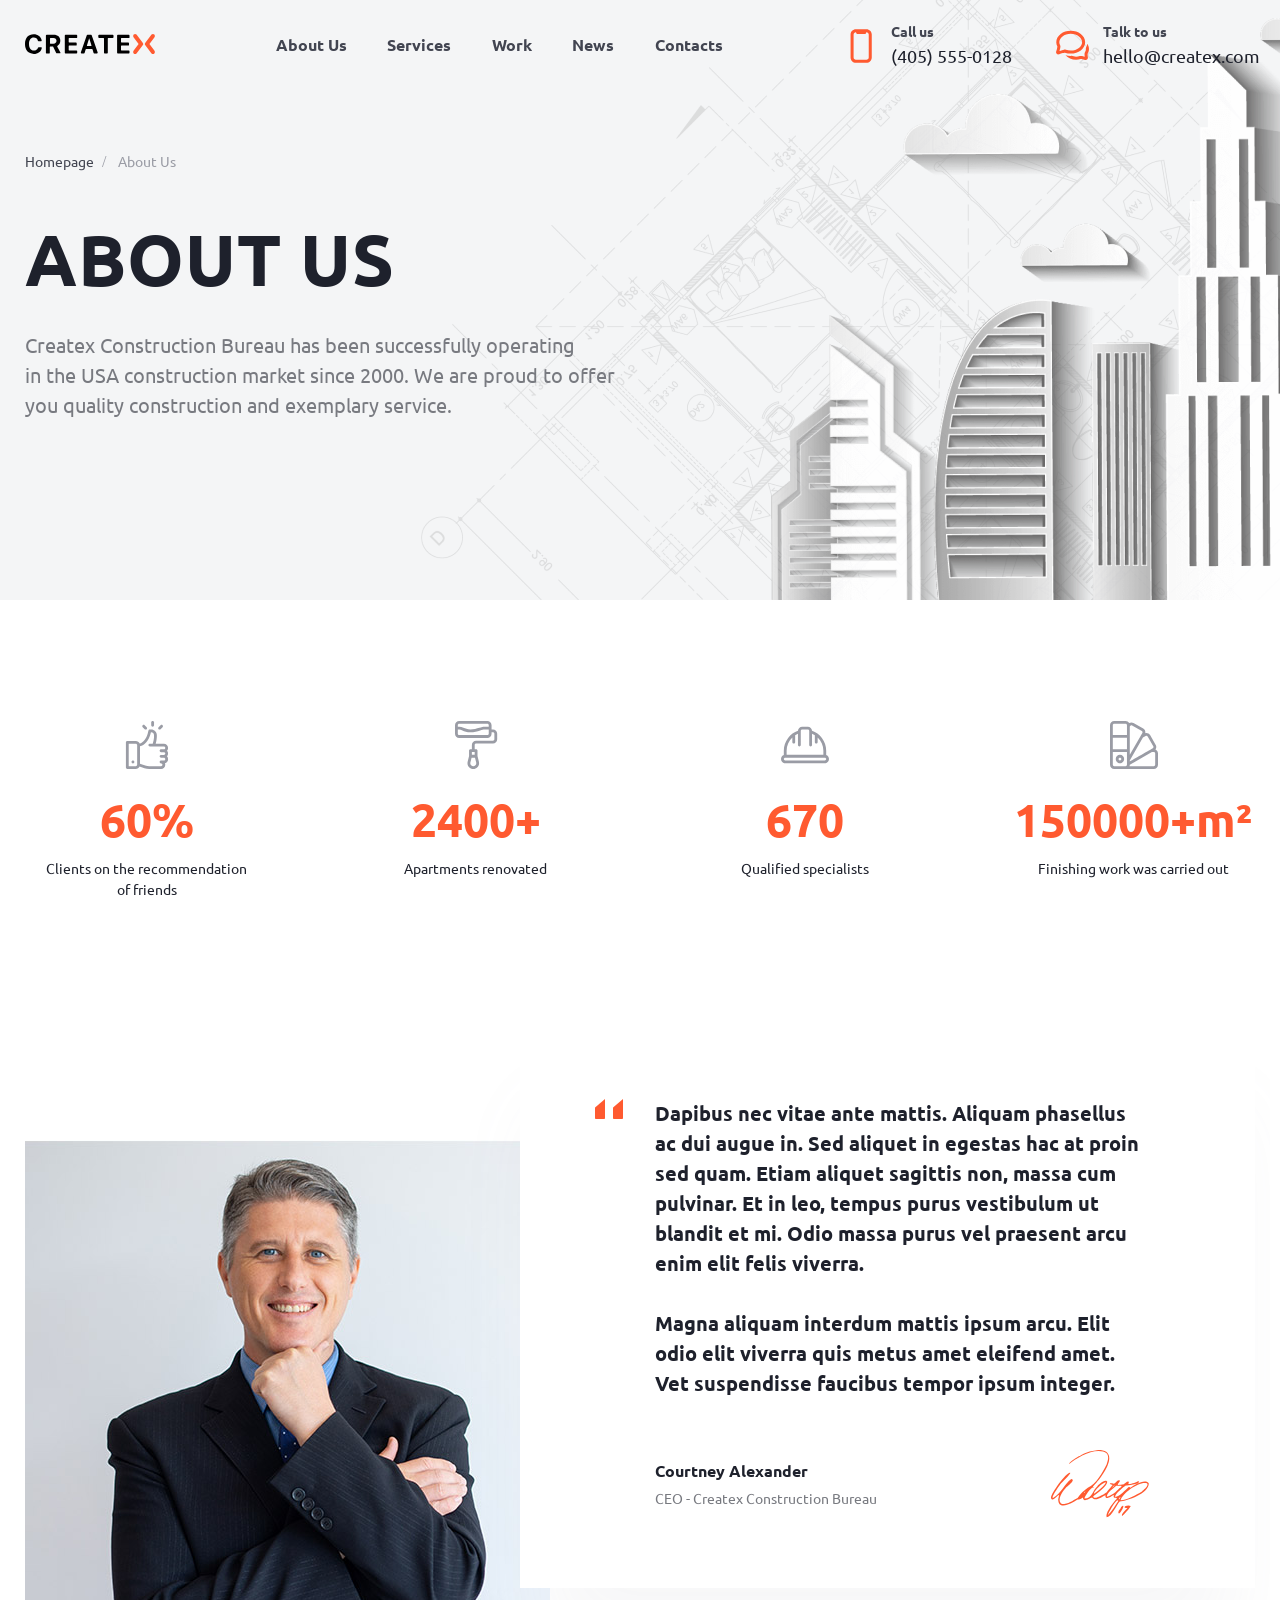
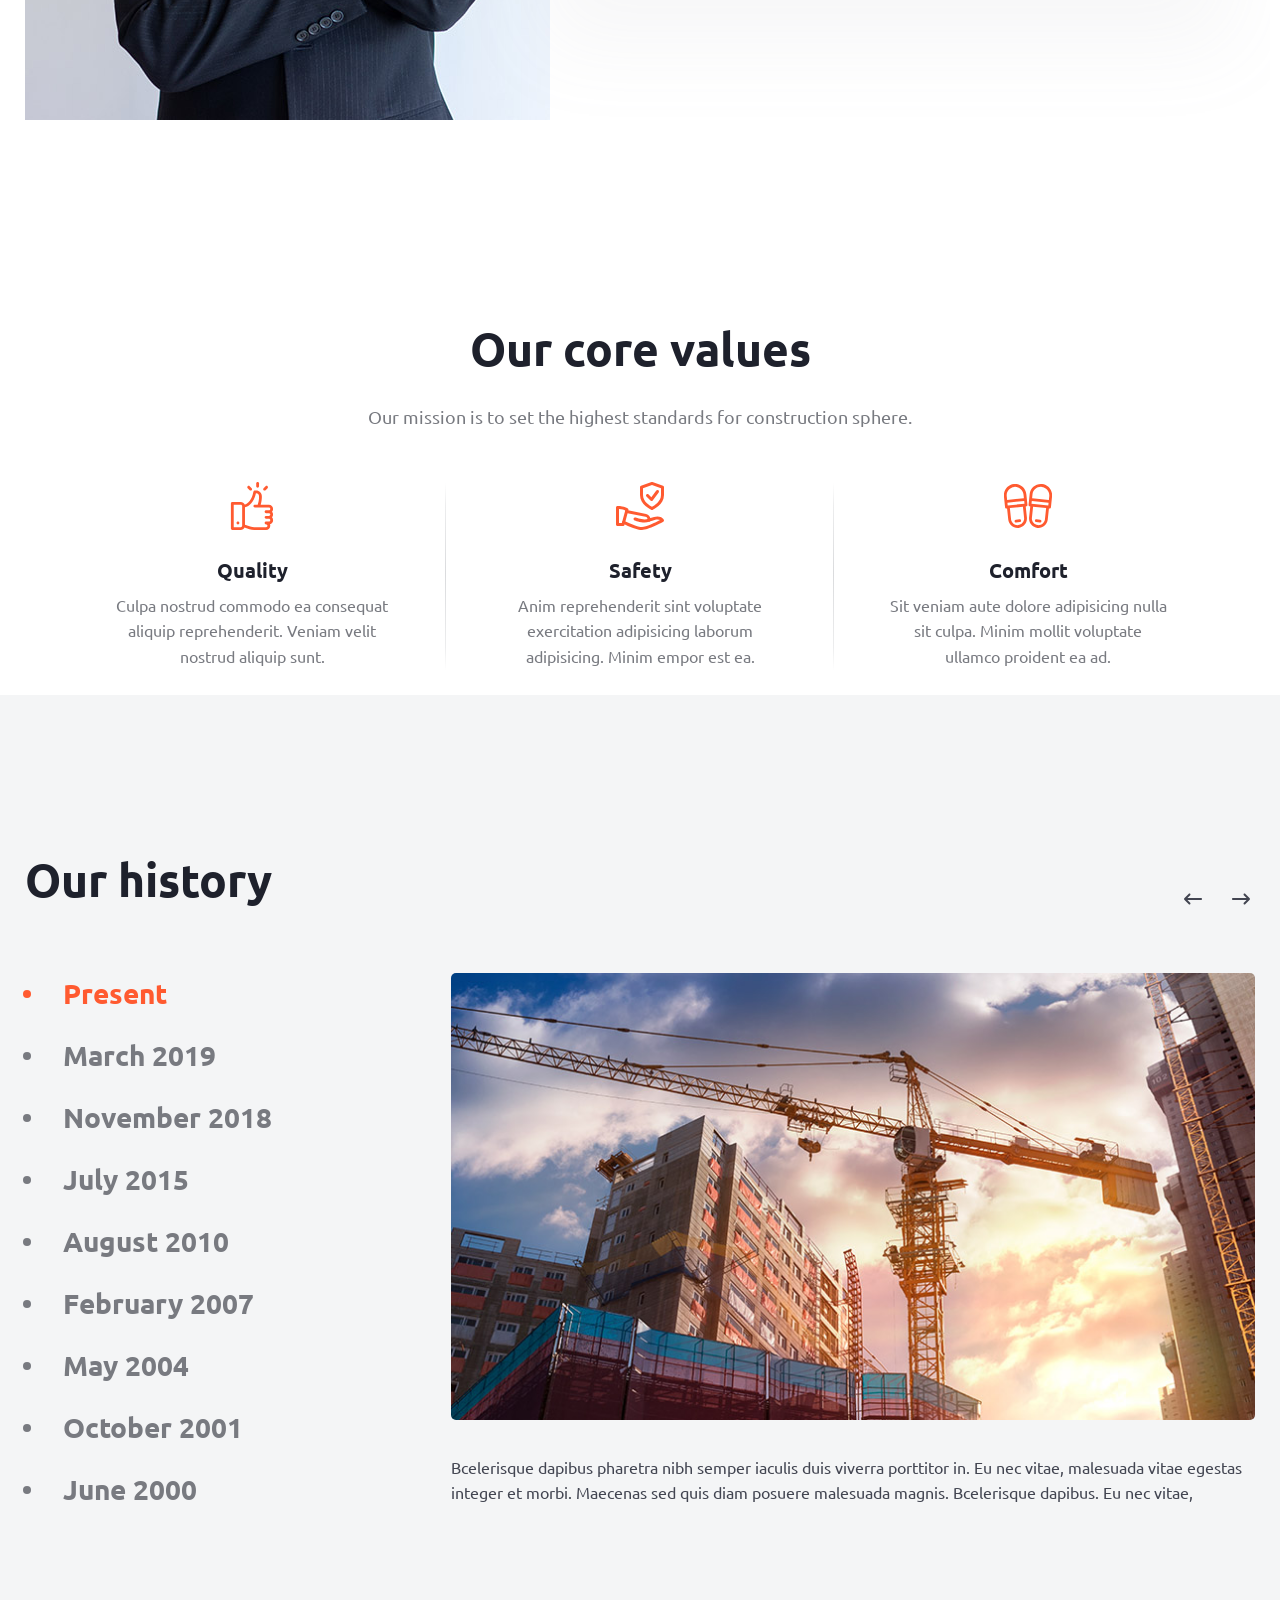
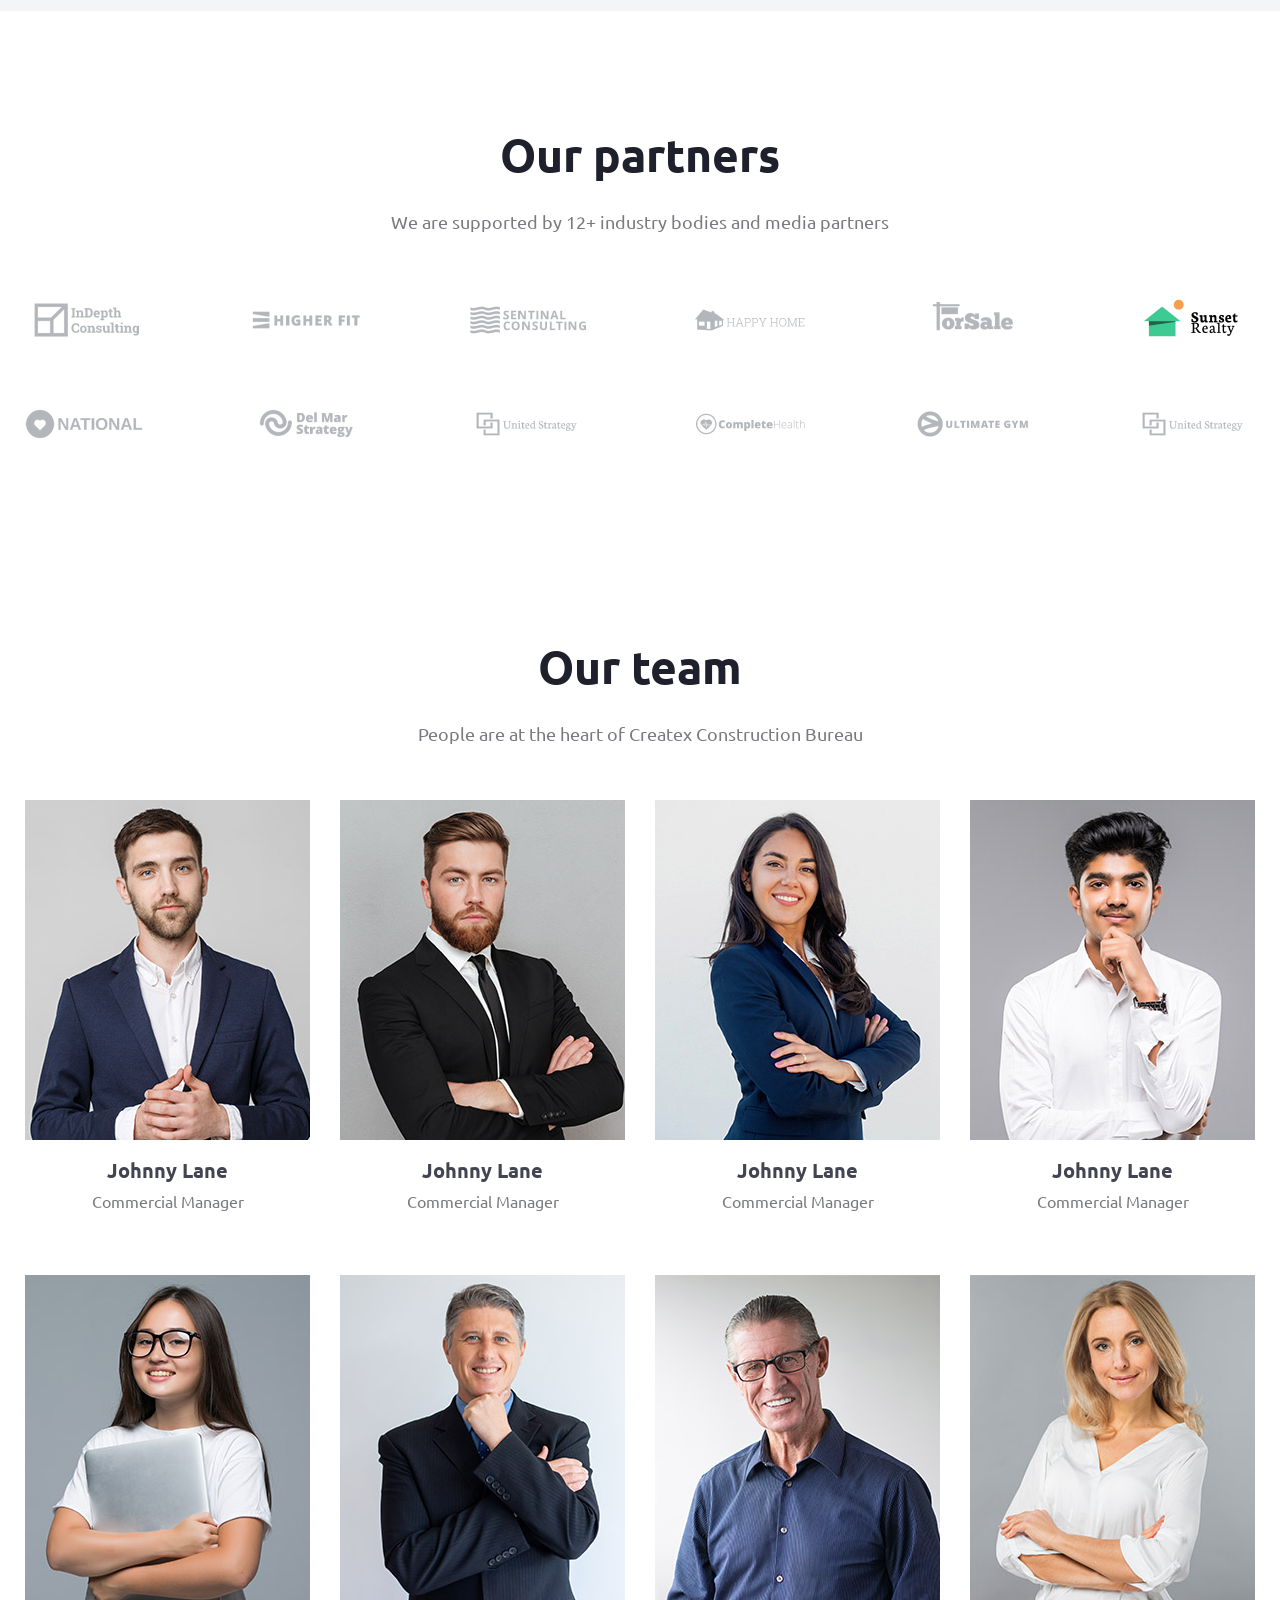
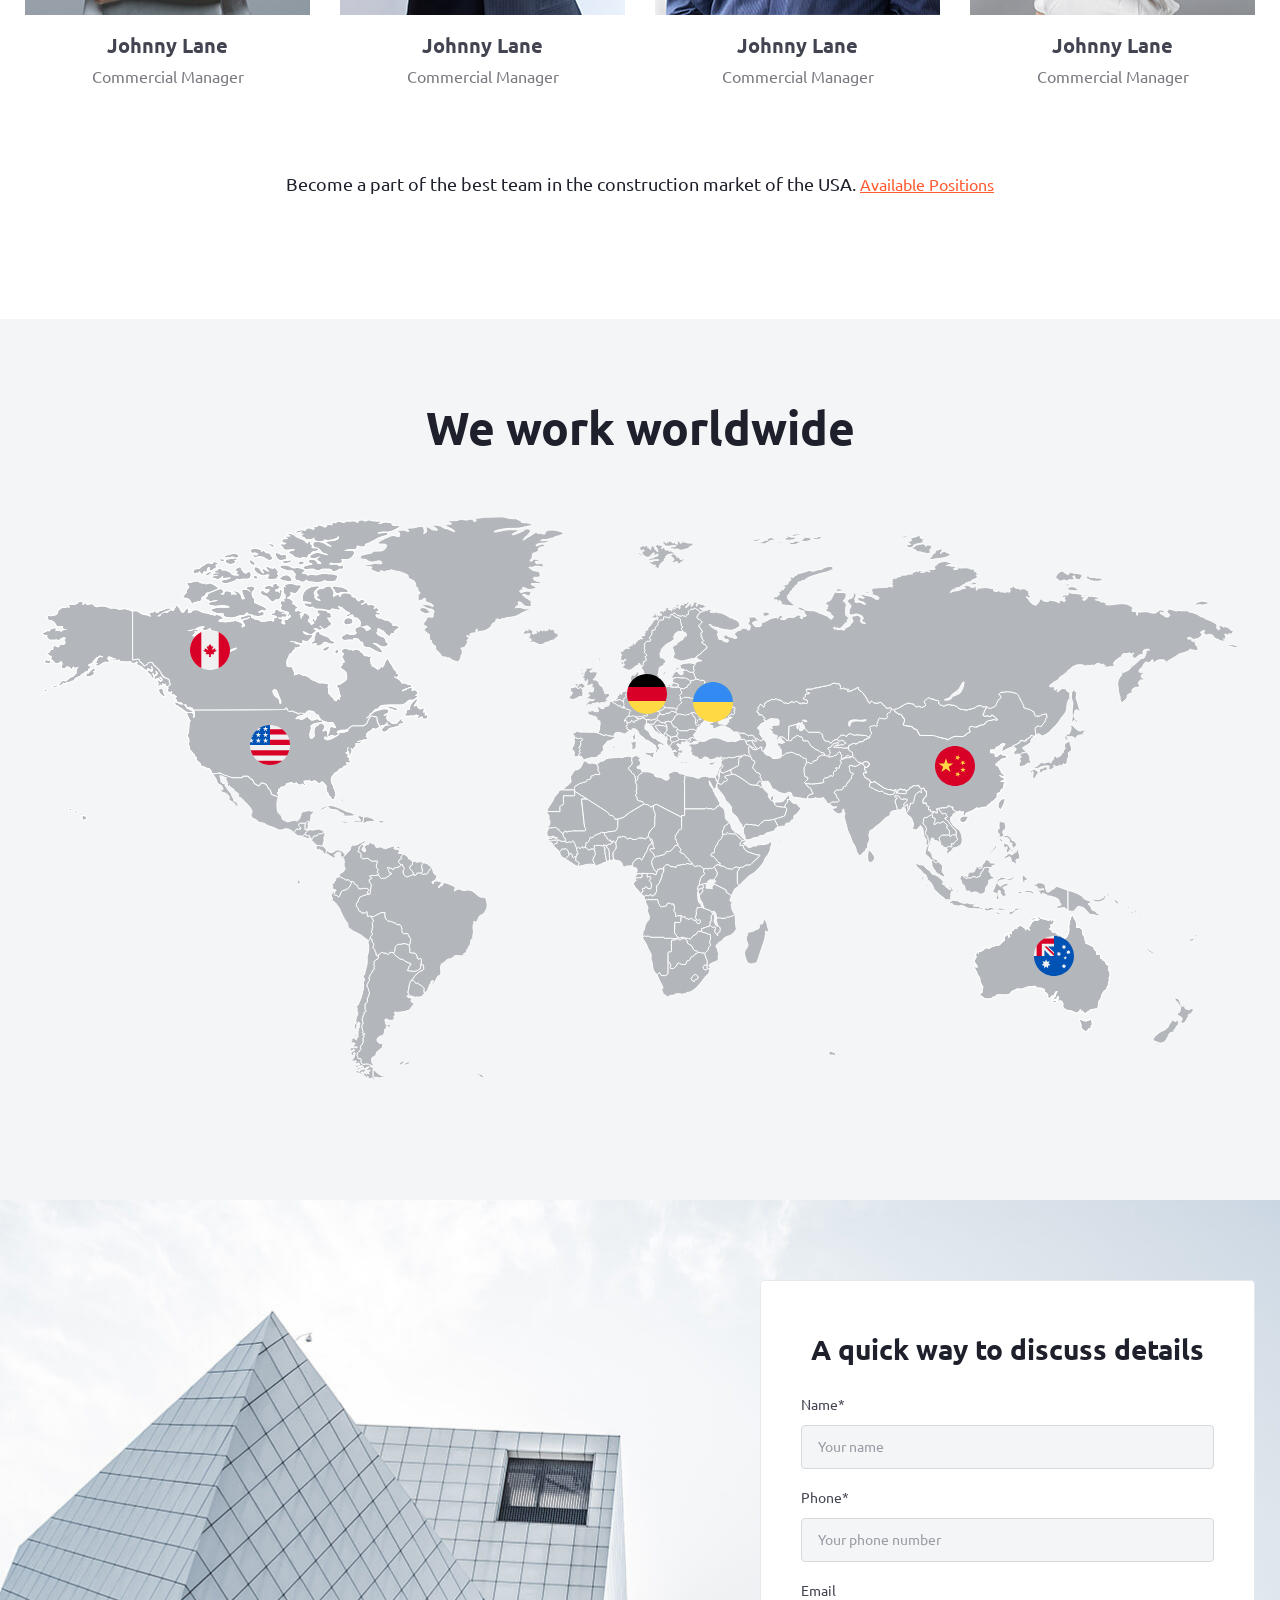
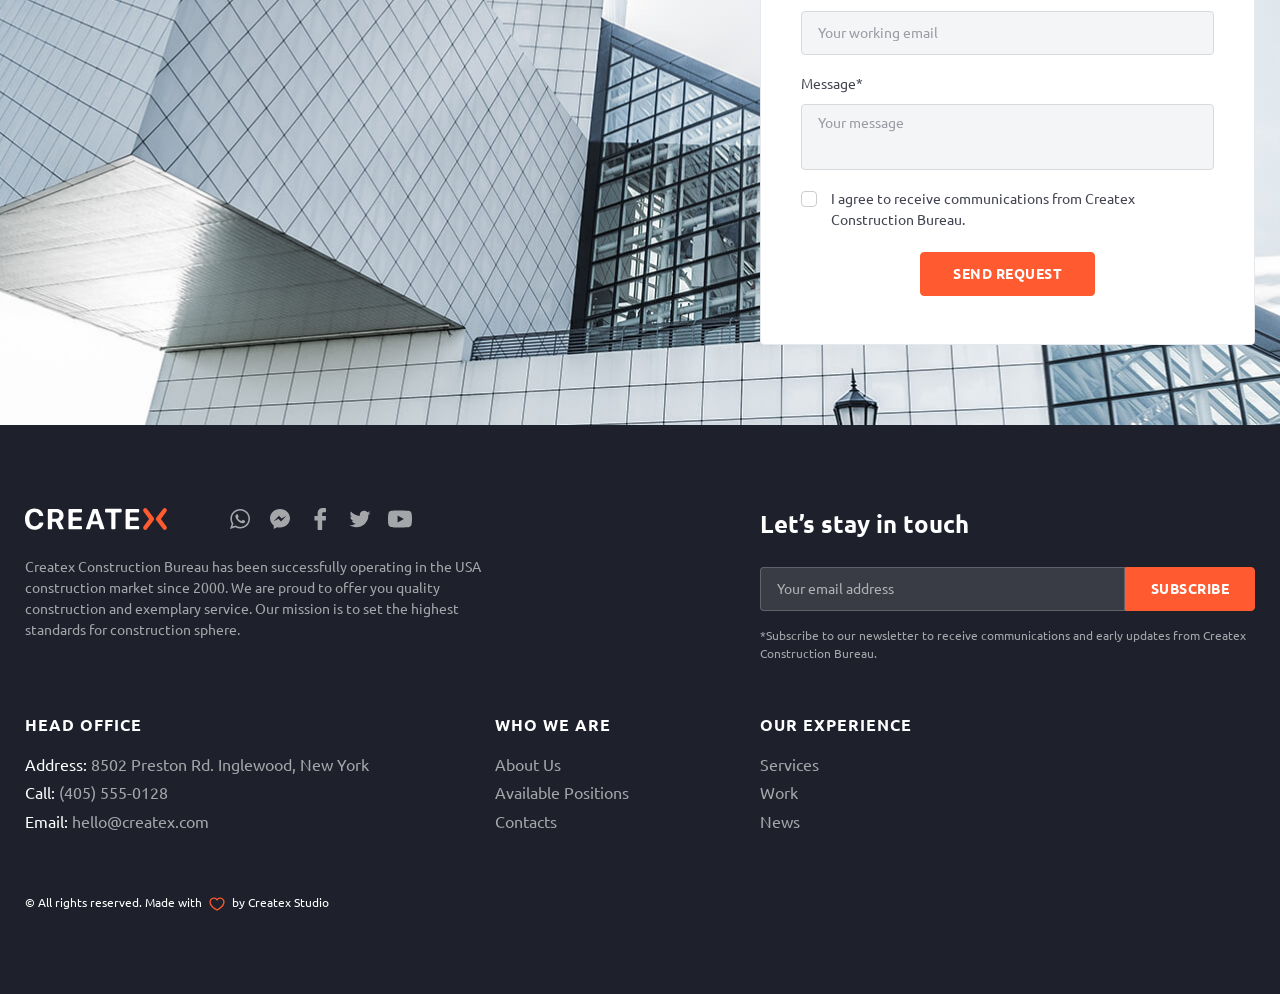
==== about-us.html @ 9fba7cd1 "change index" ====
<!doctype html>
<html lang="en">
  <head>
    <meta charset="UTF-8" />
    <meta name="viewport" content="width=device-width, initial-scale=1.0" />
    <title>Document</title>
    <link rel="stylesheet" href="./assets/css/reset.css" />
    <link rel="stylesheet" href="./assets/css/swiper-bundle.min.css" />
    <link rel="stylesheet" href="./assets/css/header-footer.css" />
    <link rel="stylesheet" href="./assets/css/main.css" />
    <link rel="stylesheet" href="./assets/css/accordion.css" />
    <link rel="stylesheet" href="./assets/css/graph-modal.css" />
  </head>
  <body>
        <style>
      .mission__item:not(:last-child)::after {
        background-image: url("./assets/image/divider.svg");
      }
      .mission__item:not(:last-child)::after {
        background-image: url("./assets/image/divider.svg");
      }
      .services-section {
        background-image: url("./assets/image/services-bg.jpg");
      }
      .services-item--constract::before {
        background-image: url("./assets/image/service/image.jpg");
      }
      .services-item--project-development::before {
        background-image: url("./assets/image/service/image.jpg");
      }
      .article-meta__item:last-child::before {
        background-image: url("./Chat.png");
      }
      .attach::before {
        background-image: url("./assets/image/Attach.svg");
      }
      .mission__item:not(:last-child)::after {
        background-image: url("./assets/image/divider.svg");
      }
      .courtney-alexander__about--title-braces::before {
        background-image: url("./assets/image/about-us/braces.svg");
      }
      .news-article-meta__item:last-child::before {
        background-image: url("./assets/image/recent/Chat.png");
      }
      .positions-item__city::before {
        background-image: url("./assets/image/Available-positions/Pin.svg");
      }
      .positions-item__time::before {
        background-image: url("./assets/image/Available-positions/Clock.svg");
      }
      .news-sp-article-meta__item:last-child::before {
        background-image: url("./assets/image/recent/Chat.png");
      }
      .news-sp-article-meta__item:nth-child(2)::before {
        background-image: url("./assets/image/news-page/Clock.svg");
      }
      .article__text::before {
        background-image: url("./assets/image/about-us/braces.svg");
      }
      .content-list__item::before {
        background-image: url("./assets/image/our-work-modern-cottage/check.svg");
      }
      .article__text::before {
        background-image: url("./assets/image/about-us/braces.svg");
      }
      .decisions-list__item::before {
        background-image: url("./assets/image/our-work-modern-cottage/check.svg");
      }
      .how-we-do__item:not(:last-child)::after {
        background-image: url("./assets/image/interior-design/line.svg");
      }
      .table_check {
        background-image: url("./assets/image/interior-design/Mark.svg");
      }
      @media (max-width: 1260px) {
        .how-we-do__item:not(:last-child)::after {
          background-image: url("./assets/image/interior-design/line.svg");
        }
      }
    </style>
    <!-- header -->
    <header id="top" class="header header__main header_other">
      <div class="container header_container">
        <a href="index.html" class="logo header-logo">
          <svg width="130" height="22">
            <use xlink:href="./assets/image/sprite.svg#logo"></use>
          </svg>
        </a>
        <nav class="nav">
          <ul class="nav__list">
            <li class="nav__item">
              <a href="about-us.html" class="nav__link">About Us</a>
            </li>
            <li class="nav__item">
              <a href="services.html" class="nav__link">Services</a>
            </li>
            <li class="nav__item">
              <a href="our-work.html" class="nav__link">Work</a>
            </li>
            <li class="nav__item">
              <a href="news.html" class="nav__link">News</a>
            </li>
            <li class="nav__item">
              <a href="contacts.html" class="nav__link">Contacts</a>
            </li>
          </ul>
        </nav>
        <div class="header-contacts">
          <a
            href="tel:4055550128"
            class="header-contacts__link contacts-link contacts-link__call"
          >
            <svg class="header-icon-iphone header-icon--contacts">
              <use xlink:href="./assets/image/sprite.svg#ic-iPhone"></use>
            </svg>
            <div class="header-icon--text">
              <span class="contacts-link__caption">Call us</span>
              <span class="contacts-link__value">(405) 555-0128</span>
            </div>
          </a>
          <a
            href="mailto:hello@createx.com"
            class="header-contacts__link contacts-link contacts-link__mail"
          >
            <svg class="header-icon-mail header-icon--contacts">
              <use xlink:href="./assets/image/sprite.svg#ic-chat"></use>
            </svg>
            <div class="header-icon--text">
              <span class="contacts-link__caption">Talk to us</span>
              <span class="contacts-link__value">hello@createx.com</span>
            </div>
          </a>
        </div>
        <div class="header-contacts--noText">
          <a
            href="tel:4055550128"
            class="header-contacts__link contacts-link contacts-link__call"
          >
            <svg class="header-icon-iphone header-icon--contacts">
              <use xlink:href="./assets/image/sprite.svg#ic-iPhone"></use>
            </svg>
          </a>
          <a
            href="mailto:hello@createx.com"
            class="header-contacts__link contacts-link contacts-link__mail"
          >
            <svg class="header-icon-mail header-icon--contacts">
              <use xlink:href="./assets/image/sprite.svg#ic-chat"></use>
            </svg>
          </a>
        </div>
        <nav class="nav-burger">
          <ul class="nav__list-burger">
            <li class="nav__item-burger">
              <a href="about-us.html" class="nav__link-burger">About Us</a>
            </li>
            <li class="nav__item-burger">
              <a href="services.html" class="nav__link-burger">Services</a>
            </li>
            <li class="nav__item-burger">
              <a href="our-work.html" class="nav__link-burger">Work</a>
            </li>
            <li class="nav__item-burger">
              <a href="news.html" class="nav__link-burger">News</a>
            </li>
            <li class="nav__item-burger">
              <a href="contacts.html" class="nav__link-burger">Contacts</a>
            </li>
          </ul>
        </nav>
        <div class="burger-menu">
          <span></span>
        </div>
      </div>
    </header>
    <!-- page-hero -->
    <section
      class="page-hero height-495"
      style="background-image: url(assets/image/about-us/Group.png)"
    >
      <div class="container page--container">
        <div class="hero__content">
          <ul class="breadcrumbs page-hero__breadcrumbs">
            <li class="breadcrumbs__item">
              <a
                href="index.html"
                class="breadcrumbs__link breadcrumbs__link-noActive"
                >Homepage</a
              >
            </li>
            <li class="breadcrumbs__item">
              <a class="breadcrumbs__link breadcrumbs__link-open">About Us</a>
            </li>
          </ul>
          <h1 class="main-title">ABOUT US</h1>
          <p class="main-descr">
            Createx Construction Bureau has been successfully operating in the
            USA construction market since 2000. We are proud to offer you
            quality construction and exemplary service.
          </p>
        </div>
      </div>
    </section>
    <!-- section statistics -->
    <section class="about-us__statistics">
      <div class="container page--container">
        <ul class="about-us__list">
          <li class="about-us__items">
            <svg class="about-us-item__icon" aria-hidden="true">
              <use xlink:href="assets/image/sprite.svg#ic-like"></use>
            </svg>
            <div class="about-us__state">60%</div>
            <div class="about-us__descr">
              Clients on the recommendation of friends
            </div>
          </li>
          <li class="about-us__items">
            <svg class="about-us-item__icon" aria-hidden="true">
              <use xlink:href="assets/image/sprite.svg#ic-painting"></use>
            </svg>
            <div class="about-us__state">2400+</div>
            <div class="about-us__descr">Apartments renovated</div>
          </li>
          <li class="about-us__items">
            <svg class="about-us-item__icon" aria-hidden="true">
              <use xlink:href="assets/image/sprite.svg#ic-helmet"></use>
            </svg>
            <div class="about-us__state">670</div>
            <div class="about-us__descr">Qualified specialists</div>
          </li>
          <li class="about-us__items">
            <svg class="about-us-item__icon" aria-hidden="true">
              <use xlink:href="assets/image/sprite.svg#ic-pantone"></use>
            </svg>
            <div class="about-us__state">150000+m²</div>
            <div class="about-us__descr">Finishing work was carried out</div>
          </li>
        </ul>
      </div>
    </section>
    <!-- Courtney Alexander -->
    <section class="courtney-alexander">
      <div class="container courtney-alexander--container page--container">
        <div class="courtney-alexander__wrapper">
          <div class="courtney-alexander_image">
            <img src="assets/image/about-us/Courtney Alexander.jpg" alt="" />
          </div>
          <div class="courtney-alexander__about">
            <p
              class="courtney-alexander__about--title courtney-alexander__about--title-braces"
            >
              Dapibus nec vitae ante mattis. Aliquam phasellus ac dui augue in.
              Sed aliquet in egestas hac at proin sed quam. Etiam aliquet
              sagittis non, massa cum pulvinar. Et in leo, tempus purus
              vestibulum ut blandit et mi. Odio massa purus vel praesent arcu
              enim elit felis viverra.
            </p>
            <p class="courtney-alexander__about--title">
              Magna aliquam interdum mattis ipsum arcu. Elit odio elit viverra
              quis metus amet eleifend amet. Vet suspendisse faucibus tempor
              ipsum integer.
            </p>
            <div class="courtney-alexander__name-signature">
              <div class="courtney-alexander__descr">
                <p class="courtney-alexander__name">Courtney Alexander</p>
                <p class="courtney-alexander__country">
                  CEO - Createx Construction Bureau
                </p>
              </div>
              <img
                src="assets/image/about-us/signature.svg"
                alt=""
                class="courtney-alexander__signature"
              />
            </div>
          </div>
        </div>
      </div>
    </section>
    <!-- Our core values -->
    <section class="about-us--offset">
      <div class="container">
        <h2 class="title title--center">Our core values</h2>
        <p class="descr">
          Our mission is&nbsp;to&nbsp;set the highest standards for construction
          sphere.
        </p>
        <ul class="list-reset mission__list">
          <li
            class="mission__item"
            style="background-image: url(./assets/image/ic-like.svg)"
          >
            <h3 class="mission__subtitle mission__item--quality">Quality</h3>
            <p class="mission__descr">
              Culpa nostrud commodo ea&nbsp;consequat aliquip reprehenderit.
              Veniam velit nostrud aliquip sunt.
            </p>
          </li>
          <li
            class="mission__item"
            style="background-image: url(./assets/image/ic-hand.svg)"
          >
            <h3 class="mission__subtitle mission__item--safety">Safety</h3>
            <p class="mission__descr">
              Anim reprehenderit sint voluptate exercitation adipisicing laborum
              adipisicing. Minim empor est&nbsp;ea.
            </p>
          </li>
          <li
            class="mission__item"
            style="background-image: url(./assets/image/ic-slippers.svg)"
          >
            <h3 class="mission__subtitle mission__item--comfort">Comfort</h3>
            <p class="mission__descr">
              Sit veniam aute dolore adipisicing nulla sit culpa. Minim mollit
              voluptate ullamco proident ea&nbsp;ad.
            </p>
          </li>
        </ul>
      </div>
    </section>
    <!-- about-us history -->
    <section class="history-block">
      <div class="container">
        <div class="title_and_btn">
          <h2 class="title">Our history</h2>
          <div class="btns history_btns--slider">
            <buttin
              class="btn-reset slider-nav_btn our-history__prev slider-btn"
            >
              <svg width="24" height="24">
                <use xlink:href="assets/image/sprite.svg#arrow-left"></use>
              </svg>
            </buttin>
            <buttin
              class="btn-reset slider-nav_btn our-history__next slider-btn"
            >
              <svg width="24" height="24">
                <use xlink:href="assets/image/sprite.svg#arrow-right"></use>
              </svg>
            </buttin>
          </div>
        </div>
        <div class="history__blocks">
          <div class="history__left-block">
            <ul class="left-block__list">
              <li class="left-block__item left-block__item--main">
                <button class="history-nav__btn history-nav__btn__active">
                  Present
                </button>
              </li>
              <li class="left-block__item">
                <button class="history-nav__btn">March 2019</button>
              </li>
              <li class="left-block__item">
                <button class="history-nav__btn">November 2018</button>
              </li>
              <li class="left-block__item">
                <button class="history-nav__btn">July 2015</button>
              </li>
              <li class="left-block__item">
                <button class="history-nav__btn">August 2010</button>
              </li>
              <li class="left-block__item">
                <button class="history-nav__btn">February 2007</button>
              </li>
              <li class="left-block__item">
                <button class="history-nav__btn">May 2004</button>
              </li>
              <li class="left-block__item">
                <button class="history-nav__btn">October 2001</button>
              </li>
              <li class="left-block__item">
                <button class="history-nav__btn">June 2000</button>
              </li>
            </ul>
          </div>
          <div class="history__right-block">
            <!-- Swiper -->
            <div class="swiper mySlider-history">
              <div class="swiper-wrapper">
                <div class="swiper-slide">
                  <div class="about-us__swiper-slide">
                    <img src="assets/image/about-us/slider-img.jpg" alt="" />
                    <p class="right-block__description">
                      Bcelerisque dapibus pharetra nibh semper iaculis duis
                      viverra porttitor in. Eu nec vitae, malesuada vitae
                      egestas integer et morbi. Maecenas sed quis diam posuere
                      malesuada magnis. Bcelerisque dapibus. Eu nec vitae,
                    </p>
                  </div>
                </div>
                <div class="swiper-slide">
                  <div class="about-us__swiper-slide">
                    <img src="assets/image/about-us/slider-img.jpg" alt="" />
                    <p class="right-block__description">
                      Bcelerisque dapibus pharetra nibh semper iaculis duis
                      viverra porttitor in. Eu nec
                    </p>
                  </div>
                </div>
                <div class="swiper-slide">
                  <div class="about-us__swiper-slide">
                    <img src="assets/image/about-us/slider-img.jpg" alt="" />
                    <p class="right-block__description">
                      Bcelerisque dapibus pharetra nibh semper iaculis duis
                      viverra porttitor in. Eu nec vitae, malesuada vitae
                      egestas integer et morbi. Maecenas sed quis diam posuere
                      malesuada magnis. Bcelerisque dapibus. Eu nec vitae,
                    </p>
                  </div>
                </div>
                <div class="swiper-slide">
                  <div class="about-us__swiper-slide">
                    <img src="assets/image/about-us/slider-img.jpg" alt="" />
                    <p class="right-block__description">
                      Bcelerisque dapibus pharetra nibh semper iaculis duis
                      viverra porttitor in. Eu nec vitae, malesuada vitae
                      egestas integer et morbi. Maecenas sed quis diam posuere
                      malesuada magnis. Bcelerisque dapibus. Eu nec vitae,
                    </p>
                  </div>
                </div>
                <div class="swiper-slide">
                  <div class="about-us__swiper-slide">
                    <img src="assets/image/about-us/slider-img.jpg" alt="" />
                    <p class="right-block__description">
                      Bcelerisque dapibus pharetra nibh semper iaculis duis
                      viverra porttitor in. Eu nec vitae, malesuada vitae
                      egestas integer et morbi. Maecenas sed quis diam posuere
                      malesuada magnis. Bcelerisque dapibus. Eu nec vitae,
                    </p>
                  </div>
                </div>
                <div class="swiper-slide">
                  <div class="about-us__swiper-slide">
                    <img src="assets/image/about-us/slider-img.jpg" alt="" />
                    <p class="right-block__description">
                      Bcelerisque dapibus pharetra nibh semper iaculis duis
                      viverra porttitor in. Eu nec vitae, malesuada vitae
                      egestas integer et morbi. Maecenas sed quis diam posuere
                      malesuada magnis. Bcelerisque dapibus. Eu nec vitae,
                    </p>
                  </div>
                </div>
                <div class="swiper-slide">
                  <div class="about-us__swiper-slide">
                    <img src="assets/image/about-us/slider-img.jpg" alt="" />
                    <p class="right-block__description">
                      Bcelerisque dapibus pharetra nibh semper iaculis duis
                      viverra porttitor in. Eu nec vitae, malesuada vitae
                      egestas integer et morbi. Maecenas sed quis diam posuere
                      malesuada magnis. Bcelerisque dapibus. Eu nec vitae,
                    </p>
                  </div>
                </div>
                <div class="swiper-slide">
                  <div class="about-us__swiper-slide">
                    <img src="assets/image/about-us/slider-img.jpg" alt="" />
                    <p class="right-block__description">
                      Bcelerisque dapibus pharetra nibh semper iaculis duis
                      viverra porttitor in. Eu nec vitae, malesuada vitae
                      egestas integer et morbi. Maecenas sed quis diam posuere
                      malesuada magnis. Bcelerisque dapibus. Eu nec vitae,
                    </p>
                  </div>
                </div>
                <div class="swiper-slide">
                  <div class="about-us__swiper-slide">
                    <img src="assets/image/about-us/slider-img.jpg" alt="" />
                    <p class="right-block__description">
                      Bcelerisque dapibus pharetra nibh semper iaculis duis
                      viverra porttitor in. Eu nec vitae, malesuada vitae
                      egestas integer et morbi. Maecenas sed quis diam posuere
                      malesuada magnis. Bcelerisque dapibus. Eu nec vitae,
                    </p>
                  </div>
                </div>
              </div>
            </div>
          </div>
        </div>
      </div>
    </section>
    <section class="partners about-us__partners">
      <div class="container">
        <div class="parnters-container">
          <h2 class="title title--center">Our partners</h2>
          <p class="descr">
            We are supported by 12+ industry bodies and media partners
          </p>
          <ul class="parnters__list">
            <li class="partners__item">
              <a href="#" class="partners__link">
                <img
                  src="assets/image/partners/client-logo_1.png"
                  alt="Logo 1"
                  class="partners__logo"
                />
              </a>
            </li>
            <li class="partners__item">
              <a href="#" class="partners__link">
                <img
                  src="assets/image/partners/client-logo_2.png"
                  alt="Logo 2"
                  class="partners__logo"
                />
              </a>
            </li>
            <li class="partners__item">
              <a href="#" class="partners__link">
                <img
                  src="assets/image/partners/client-logo_3.png"
                  alt="Logo 3"
                  class="partners__logo"
                />
              </a>
            </li>
            <li class="partners__item">
              <a href="#" class="partners__link">
                <img
                  src="assets/image/partners/client-logo_4.png"
                  alt="Logo 4"
                  class="partners__logo"
                />
              </a>
            </li>
            <li class="partners__item">
              <a href="#" class="partners__link">
                <img
                  src="assets/image/partners/client-logo_5.png"
                  alt="Logo 5"
                  class="partners__logo"
                />
              </a>
            </li>
            <li class="partners__item">
              <a href="#" class="partners__link">
                <img
                  src="assets/image/partners/client-logo_6.png"
                  alt="Logo 6"
                  class="partners__logo"
                />
              </a>
            </li>
            <li class="partners__item">
              <a href="#" class="partners__link">
                <img
                  src="assets/image/partners/client-logo_7.png"
                  alt="Logo 7"
                  class="partners__logo"
                />
              </a>
            </li>
            <li class="partners__item">
              <a href="#" class="partners__link">
                <img
                  src="assets/image/partners/client-logo_8.png"
                  alt="Logo 8"
                  class="partners__logo"
                />
              </a>
            </li>
            <li class="partners__item">
              <a href="#" class="partners__link">
                <img
                  src="assets/image/partners/client-logo_9.png"
                  alt="Logo 9"
                  class="partners__logo"
                />
              </a>
            </li>
            <li class="partners__item">
              <a href="#" class="partners__link">
                <img
                  src="assets/image/partners/client-logo_10.png"
                  alt="Logo 10"
                  class="partners__logo"
                />
              </a>
            </li>
            <li class="partners__item">
              <a href="#" class="partners__link">
                <img
                  src="assets/image/partners/client-logo_11.png"
                  alt="Logo 11"
                  class="partners__logo"
                />
              </a>
            </li>
            <li class="partners__item">
              <a href="#" class="partners__link">
                <img
                  src="assets/image/partners/client-logo_12.png"
                  alt="Logo 12"
                  class="partners__logo"
                />
              </a>
            </li>
          </ul>
        </div>
      </div>
    </section>
    <!-- our teams -->
    <section class="our-team">
      <div class="container">
        <h1 class="title title--center">Our team</h1>
        <p class="descr">
          People are at the heart of Createx Construction Bureau
        </p>
        <ul class="about-us__list-our-team">
          <li class="about-us-list__items">
            <div class="about-us__img">
              <img src="assets/image/about-us/teams/team-1.jpg" alt="" />
              <div class="about-us__socials">
                <a href="" class="about-us-social__link">
                  <svg class="about-us__social-links">
                    <use xlink:href="assets/image/sprite.svg#ic-LinkedIn"></use>
                  </svg>
                  <svg class="about-us__social-links">
                    <use xlink:href="assets/image/sprite.svg#twitter"></use>
                  </svg>
                  <svg class="about-us__social-links">
                    <use xlink:href="assets/image/sprite.svg#facebook"></use>
                  </svg>
                </a>
              </div>
            </div>
            <div class="about-us__content">
              <div class="about-us__title">Johnny Lane</div>
              <div class="about-us__desrc">Commercial Manager</div>
            </div>
          </li>
          <li class="about-us-list__items">
            <div class="about-us__img">
              <img src="assets/image/about-us/teams/team-2.jpg" alt="" />
              <div class="about-us__socials">
                <a href="" class="about-us-social__link">
                  <svg class="about-us__social-links">
                    <use xlink:href="assets/image/sprite.svg#ic-LinkedIn"></use>
                  </svg>
                  <svg class="about-us__social-links">
                    <use xlink:href="assets/image/sprite.svg#twitter"></use>
                  </svg>
                  <svg class="about-us__social-links">
                    <use xlink:href="assets/image/sprite.svg#facebook"></use>
                  </svg>
                </a>
              </div>
            </div>
            <div class="about-us__content">
              <div class="about-us__title">Johnny Lane</div>
              <div class="about-us__desrc">Commercial Manager</div>
            </div>
          </li>
          <li class="about-us-list__items">
            <div class="about-us__img">
              <img src="assets/image/about-us/teams/team-3.jpg" alt="" />
              <div class="about-us__socials">
                <a href="" class="about-us-social__link">
                  <svg class="about-us__social-links">
                    <use xlink:href="assets/image/sprite.svg#ic-LinkedIn"></use>
                  </svg>
                  <svg class="about-us__social-links">
                    <use xlink:href="assets/image/sprite.svg#twitter"></use>
                  </svg>
                  <svg class="about-us__social-links">
                    <use xlink:href="assets/image/sprite.svg#facebook"></use>
                  </svg>
                </a>
              </div>
            </div>
            <div class="about-us__content">
              <div class="about-us__title">Johnny Lane</div>
              <div class="about-us__desrc">Commercial Manager</div>
            </div>
          </li>
          <li class="about-us-list__items">
            <div class="about-us__img">
              <img src="assets/image/about-us/teams/team-4.jpg" alt="" />
              <div class="about-us__socials">
                <a href="" class="about-us-social__link">
                  <svg class="about-us__social-links">
                    <use xlink:href="assets/image/sprite.svg#ic-LinkedIn"></use>
                  </svg>
                  <svg class="about-us__social-links">
                    <use xlink:href="assets/image/sprite.svg#twitter"></use>
                  </svg>
                  <svg class="about-us__social-links">
                    <use xlink:href="assets/image/sprite.svg#facebook"></use>
                  </svg>
                </a>
              </div>
            </div>
            <div class="about-us__content">
              <div class="about-us__title">Johnny Lane</div>
              <div class="about-us__desrc">Commercial Manager</div>
            </div>
          </li>
          <li class="about-us-list__items">
            <div class="about-us__img">
              <img src="assets/image/about-us/teams/team-5.jpg" alt="" />
              <div class="about-us__socials">
                <a href="" class="about-us-social__link">
                  <svg class="about-us__social-links">
                    <use xlink:href="assets/image/sprite.svg#ic-LinkedIn"></use>
                  </svg>
                  <svg class="about-us__social-links">
                    <use xlink:href="assets/image/sprite.svg#twitter"></use>
                  </svg>
                  <svg class="about-us__social-links">
                    <use xlink:href="assets/image/sprite.svg#facebook"></use>
                  </svg>
                </a>
              </div>
            </div>
            <div class="about-us__content">
              <div class="about-us__title">Johnny Lane</div>
              <div class="about-us__desrc">Commercial Manager</div>
            </div>
          </li>
          <li class="about-us-list__items">
            <div class="about-us__img">
              <img src="assets/image/about-us/teams/team-6.jpg" alt="" />
              <div class="about-us__socials">
                <a href="" class="about-us-social__link">
                  <svg class="about-us__social-links">
                    <use xlink:href="assets/image/sprite.svg#ic-LinkedIn"></use>
                  </svg>
                  <svg class="about-us__social-links">
                    <use xlink:href="assets/image/sprite.svg#twitter"></use>
                  </svg>
                  <svg class="about-us__social-links">
                    <use xlink:href="assets/image/sprite.svg#facebook"></use>
                  </svg>
                </a>
              </div>
            </div>
            <div class="about-us__content">
              <div class="about-us__title">Johnny Lane</div>
              <div class="about-us__desrc">Commercial Manager</div>
            </div>
          </li>
          <li class="about-us-list__items">
            <div class="about-us__img">
              <img src="assets/image/about-us/teams/team-7.jpg" alt="" />
              <div class="about-us__socials">
                <a href="" class="about-us-social__link">
                  <svg class="about-us__social-links">
                    <use xlink:href="assets/image/sprite.svg#ic-LinkedIn"></use>
                  </svg>
                  <svg class="about-us__social-links">
                    <use xlink:href="assets/image/sprite.svg#twitter"></use>
                  </svg>
                  <svg class="about-us__social-links">
                    <use xlink:href="assets/image/sprite.svg#facebook"></use>
                  </svg>
                </a>
              </div>
            </div>
            <div class="about-us__content">
              <div class="about-us__title">Johnny Lane</div>
              <div class="about-us__desrc">Commercial Manager</div>
            </div>
          </li>
          <li class="about-us-list__items">
            <div class="about-us__img">
              <img src="assets/image/about-us/teams/team-8.jpg" alt="" />
              <div class="about-us__socials">
                <a href="" class="about-us-social__link">
                  <svg class="about-us__social-links">
                    <use xlink:href="assets/image/sprite.svg#ic-LinkedIn"></use>
                  </svg>
                  <svg class="about-us__social-links">
                    <use xlink:href="assets/image/sprite.svg#twitter"></use>
                  </svg>
                  <svg class="about-us__social-links">
                    <use xlink:href="assets/image/sprite.svg#facebook"></use>
                  </svg>
                </a>
              </div>
            </div>
            <div class="about-us__content">
              <div class="about-us__title">Johnny Lane</div>
              <div class="about-us__desrc">Commercial Manager</div>
            </div>
          </li>
        </ul>
        <div class="available-positions">
          <p>
            Become a part of the best team in the construction market of the
            USA. <a href="available-positions.html">Available Positions</a>
          </p>
        </div>
      </div>
    </section>
    <!-- section map -->
    <section class="section-map">
      <div class="container">
        <h1 class="title title--center title_noDescr">We work worldwide</h1>
        <img class="map_image" src="assets/image/map/map.svg" alt="" />
      </div>
    </section>
    <!--contacts-section  -->
    <section
      class="contacts-section"
      style="background-image: url(./assets/image/contacts/image.jpg)"
    >
      <h2 class="visually-hidden">Contacts</h2>
      <div class="container contacts-section__container">
        <form class="contacts-section__form">
          <h3 class="contacts-form__title">
            A&nbsp;quick way to&nbsp;discuss details
          </h3>
          <label class="from-field contacts-form__field">
            <span class="contacts-form__text">Name*</span>
            <input
              type="text"
              name="name"
              placeholder="Your name"
              class="form-field__unput"
            />
          </label>
          <label class="from-field contacts-form__field">
            <span class="contacts-form__text">Phone*</span>
            <input
              type="tel"
              name="phone"
              placeholder="Your phone number"
              class="form-field__unput"
            />
          </label>
          <label class="from-field contacts-form__field">
            <span class="contacts-form__text">Email</span>
            <input
              type="email"
              name="email"
              placeholder="Your working email"
              class="form-field__unput"
            />
          </label>
          <label class="from-field contacts-form__field">
            <span class="contacts-form__text">Message*</span>
            <textarea
              name="message"
              placeholder="Your message"
              class="form-field__unput form-field__unput--big"
            ></textarea>
          </label>
          <label class="custom-checkbox">
            <div class="custom-checkbox__item">
              <input type="checkbox" class="custom-checkbox__input" />
              <span class="custom-checkbox__text"
                >I&nbsp;agree to&nbsp;receive communications from Createx
                Construction Bureau.</span
              >
            </div>
            <a class="contacts-form__btn" href="#"
              ><button class="button-fill-regular" type="submit">
                send request
              </button></a
            >
          </label>
          <!-- <button class="contacts-form__btn btn btn--fill" type="submit">send request</button> -->
          <!-- <a class="contacts-form__btn" href="#"
            ><button class="button-fill-regular" type="submit">
              send request
            </button></a
          > -->
        </form>
      </div>
    </section>
    <!-- footer -->
    <footer>
      <div class="container footer__container">
        <div class="footer__left">
          <a href="index.html" class="logo footer__logo">
            <!-- <img src="./assets/image/Navbar/logo.svg" alt="Createx logo"> -->
            <svg width="142" height="24">
              <use xlink:href="./assets/image/sprite.svg#logo-footer"></use>
            </svg>
          </a>
          <ul class="social">
            <li class="social__item">
              <a
                href="#"
                target="_blank"
                class="social__link"
                aria-label="WhatsApp"
              >
                <svg>
                  <use xlink:href="./assets/image/sprite.svg#whatsapp"></use>
                </svg>
              </a>
            </li>
            <li class="social__item">
              <a
                href="#"
                target="_blank"
                class="social__link"
                aria-label="Messanger"
              >
                <svg>
                  <use xlink:href="./assets/image/sprite.svg#messanger"></use>
                </svg>
              </a>
            </li>
            <li class="social__item">
              <a
                href="#"
                target="_blank"
                class="social__link"
                aria-label="Facebook"
              >
                <svg>
                  <use xlink:href="./assets/image/sprite.svg#facebook"></use>
                </svg>
              </a>
            </li>
            <li class="social__item">
              <a
                href="#"
                target="_blank"
                class="social__link"
                aria-label="Twitter"
              >
                <svg>
                  <use xlink:href="./assets/image/sprite.svg#twitter"></use>
                </svg>
              </a>
            </li>
            <li class="social__item">
              <a
                href="#"
                target="_blank"
                class="social__link"
                aria-label="Youtube"
              >
                <svg>
                  <use xlink:href="./assets/image/sprite.svg#youtube"></use>
                </svg>
              </a>
            </li>
          </ul>
          <p class="footer__descr">
            Createx Construction Bureau has been successfully operating
            in&nbsp;the USA construction market since 2000. We&nbsp;are proud
            to&nbsp;offer you quality construction and exemplary service. Our
            mission is&nbsp;to&nbsp;set the highest standards for construction
            sphere.
          </p>
        </div>
        <form action="#" class="footer-form">
          <h3 class="footer-form__subtitle">Let&rsquo;s stay in&nbsp;touch</h3>
          <div class="footer-form__items">
            <label class="contacts-form__field footer-form__field">
              <input
                type="email"
                name="email"
                placeholder="Your email address"
                class="footer-field__input"
              />
            </label>
            <a href="#"
              ><button class="footer-form__btn button-fill-regular">
                subscribe
              </button></a
            >
          </div>
          <p class="footer-form__descr">
            *Subscribe to&nbsp;our newsletter to&nbsp;receive communications and
            early updates from Createx Construction Bureau.
          </p>
        </form>
        <address class="footer-address">
          <h3 class="footer-address__title footer__title">HEAD OFFICE</h3>
          <span class="footer-address__item">
            <span class="footer-address__name"> Address: </span>
            8502 Preston Rd. Inglewood, New York
          </span>
          <span class="footer-address__item">
            <span class="footer-address__name"> Call: </span>
            <a href="tel:4055550128">(405) 555-0128</a>
          </span>
          <span class="footer-address__item">
            <span class="footer-address__name"> Email: </span>
            <a href="mailto:hello@createx.com">hello@createx.com</a>
          </span>
        </address>
        <nav class="footer-nav footer-nav--1" title="secondary navigation">
          <div class="footer-nav__col">
            <h3 class="footer-nav__title footer__title">WHO WE ARE</h3>
            <ul class="footer-nav__list">
              <li class="footer-nav__item">
                <a href="#" class="footer-nav__link">About Us</a>
              </li>
              <li class="footer-nav__item">
                <a href="#" class="footer-nav__link">Available Positions</a>
              </li>
              <li class="footer-nav__item">
                <a href="#" class="footer-nav__link">Contacts</a>
              </li>
            </ul>
          </div>
        </nav>
        <nav class="footer-nav footer-nav--2" title="secondary navigation">
          <div class="footer-nav__col">
            <h3 class="footer-nav__title footer__title">OUR EXPERIENCE</h3>
            <ul class="footer-nav__list">
              <li class="footer-nav__item">
                <a href="services.html" class="footer-nav__link">Services</a>
              </li>
              <li class="footer-nav__item">
                <a href="#" class="footer-nav__link">Work</a>
              </li>
              <li class="footer-nav__item">
                <a href="#" class="footer-nav__link">News</a>
              </li>
            </ul>
          </div>
        </nav>
        <small class="footer__copyright"
          >&copy;&nbsp;All rights reserved. Made with
          <svg>
            <use xlink:href="./assets/image/sprite.svg#heart"></use>
          </svg>
          by Createx Studio</small
        >
        <div class="btn__goToTop">
          <p>GO TO TOP</p>
          <a href="#top" data-scroll class="to-top">
            <button class="button-fill-goToTop">
              <svg width="24" height="24">
                <use xlink:href="./assets/image/sprite.svg#ic-up-chevron"></use>
              </svg>
            </button>
          </a>
        </div>
      </div>
    </footer>
    <script src="./assets/js/jquery 3.7.1.js"></script>
    <script src="./assets/js/swiper-bundle.min.js"></script>
    <script src="./assets/js/accordions.js"></script>
    <script src="./assets/js/graph-modal.js"></script>
    <script src="./assets/js/modals.js"></script>
    <script src="./assets/js/portfolio-our-work.js"></script>
    <script src="./assets/js/slider_thumbs.js"></script>
    <script src="./assets/js/slider.js"></script>
    <script src="./assets/js/script.js"></script>
    <script src="./assets/js/video.js"></script>
    <script src="./assets/js/to-top.js"></script>
  </body>
</html>
---- assets/css/header-footer.css ----
@font-face {
  font-family: "Lato";
  src:
    url("../fonts/LatoBlack.woff2") format("wff2"),
    url("../fonts/Lato-Black.woff") format("woff");
  font-weight: normal;
  font-style: normal;
  font-display: swap;
}
@font-face {
  font-family: "Lato";
  src:
    url("../fonts/LatoBold.woff2") format("wff2"),
    b url("../fonts/Lato-Bold.woff") format("woff");
  font-weight: bold;
  font-style: normal;
  font-display: swap;
}
@font-face {
  font-family: "Ubuntu";
  src:
    url("../fonts/UbuntuRegular.woff2") format("wff2"),
    url("../fonts/Ubuntu-Regular.woff") format("woff");
  font-weight: normal;
  font-style: normal;
  font-display: swap;
}
@font-face {
  font-family: "Ubuntu";
  src:
    url("../fonts/UbuntuBold.woff2") format("wff2"),
    url("../fonts/Ubuntu-Bold.woff") format("woff");
  font-weight: bold;
  font-style: normal;
  font-display: swap;
}
html {
  scroll-behavior: smooth;
}
:root {
  --font-lato: "Lato", sans-serif;
  --font-ubuntu: "Ubuntu", sans-serif;
  --color-gray: #424551;
  --color-light: #fff;
  /* --color-main:#FF5A30; */
  --color-primary: #ff5a30;
  --color-focus: #ff3300;
  --color-storm: #787a80;
  --color-ebony: #1e212c;
  --color-light-gray: #9fa0a3;
  --color-gray-block: #f4f5f6;
  --color-no-active-link: #9a9ca5;
  --grid-gap: 30px;
  --header-height: clamp(
    50px,
    50px + (92 - 50) * ((100vw - 768px) / (1080 - 768)),
    92px
  );
}
.visually-hidden {
  position: absolute;
  width: 1px;
  height: 1px;
  margin: -1px;
  padding: 0;
  overflow: hidden;
  border: 0;
  clip: rect(0 0 0 0);
}
svg {
  cursor: pointer;
}
.container {
  max-width: 1260px;
  margin: 0 auto;
  position: relative;
  overflow: clip;
  padding-inline: clamp(
    5px,
    5px + (15 - 5) * ((100vw - 320px) / (1024 - 320)),
    15px
  );
}
.container--visible {
  overflow-y: visible;
}
* {
  font-size: clamp(
    14px,
    14px + (16 - 14) * ((100vw - 320px) / (1024 - 320)),
    16px
  );
}

/* --------------------------------------burger-menu */
.nav-burger {
  display: none;
}
.burger-menu {
  display: none;
  position: relative;
  z-index: 1000;
  align-items: center;
  justify-content: right;
  width: 30px;
  height: 18px;
}
.burger-menu span {
  height: 2px;
  width: 80%;
  transform: scale(1);
  opacity: 1;
  background-color: var(--color-primary);
  border-radius: 50%;
  transition: all 0.3s ease-in-out;
}
.burger-menu::before,
.burger-menu::after {
  content: "";
  position: absolute;
  height: 2px;
  width: 100%;
  border-radius: 50%;
  background-color: var(--color-primary);
  transition: all 0.3s ease-in-out;
}
.burger-menu::before {
  top: 0;
}
.burger-menu::after {
  bottom: 0;
}

.burger-menu.__active::before {
  top: 50%;
  transform: rotate(-45deg) translate(0, -50%);
  transition: all 0.3s ease-in-out;
}
.burger-menu.__active span {
  opacity: 0;
  transition: all 0.1s ease-in-out;
}
.burger-menu.__active::after {
  bottom: 50%;
  transform: rotate(45deg) translate(0, 50%);
  transition: all 0.3s ease-in-out;
}
.nav__list-burger.open {
  display: flex;
}
.logo-burger {
  fill: white;
}
.nav__list-burger {
  display: none;
  flex-direction: column;
  position: fixed;
  row-gap: 30px;
  height: 100%;
  width: 100%;
  top: 0;
  bottom: 0;
  left: 0;
  right: 0;
  z-index: 99;
  overflow-y: auto;
  padding: 50px 40px;
  background-color: var(--color-ebony);
  animation: burgerAnimation 0.4s;
}
.nav__item-burger {
  font-family: var(--font-ubuntu);
  font-weight: 700;
  line-height: 160%;
  text-align: start;
}
.nav__item-burger:not(:last-child) {
  margin-right: 40px;
}
.nav__link-burger {
  font-weight: 700;
  font-size: 25px;
  line-height: 160%;
  color: var(--color-light);
  transition: all 0.1s ease-in-out;
}
.nav__link-burger:hover {
  color: var(--color-primary);
  transition: all 0.3s ease-in-out;
}
@keyframes burgerAnimation {
  from {
    opacity: 0;
  }
  to {
    opacity: 1;
  }
}

/* ------------ button-large-FILL 52-------------------------- */
.button-fill-large {
  font-family: var(--font-ubuntu);
  background-color: var(--color-primary);
  border: 1px solid var(--color-primary);
  border-radius: 4px;
  color: var(--color-light);
  font-weight: 700;
  /* font-size: 16px; */
  font-size: clamp(
    12px,
    12px + (16 - 12) * ((100vw - 320px) / (1024 - 320)),
    16px
  );
  letter-spacing: 0.5px;
  text-align: center;
  vertical-align: middle;
  white-space: nowrap; /* текст кнопки не переносится */
  text-transform: uppercase;
  padding: clamp(7px, 7px + (16 - 7) * ((100vw - 320px) / (1024 - 320)), 16px)
    clamp(10px, 10px + (40 - 10) * ((100vw - 320px) / (1024 - 320)), 40px);
  transition: all 0.1s ease-in-out;
}
.button-fill-large:hover {
  background-color: var(--color-primary-hover);
  transition: all 0.3s ease-in-out;
}
/* ------------ button-regular-FILL  44-------------------------- */
.button-fill-regular {
  font-family: var(--font-ubuntu);
  background-color: var(--color-primary);
  border: 1px solid var(--color-primary);
  border-radius: 4px;
  color: var(--color-light);
  font-weight: 700;
  /* font-size: 14px; */
  font-size: clamp(
    12px,
    12px + (14 - 12) * ((100vw - 320px) / (1024 - 320)),
    14px
  );
  letter-spacing: 0.5px;
  text-align: center;
  vertical-align: middle;
  white-space: nowrap; /* текст кнопки не переносится */
  text-transform: uppercase;
  padding: clamp(7px, 7px + (13 - 7) * ((100vw - 320px) / (1024 - 320)), 13px)
    clamp(10px, 10px + (32 - 10) * ((100vw - 320px) / (1024 - 320)), 32px);
  transition: all 0.1s ease-in-out;
}
.button-fill-regular:hover {
  background-color: var(--color-primary-hover);
  transition: all 0.3s ease-in-out;
}
/* ------------ button-small-FILL 36-------------------------- */
.button-fill-small {
  font-family: var(--font-ubuntu);
  background-color: var(--color-primary);
  border: 1px solid var(--color-primary);
  border-radius: 4px;
  color: var(--color-light);
  font-weight: 700;
  font-size: 12px;
  letter-spacing: 0.5px;
  text-align: center;
  vertical-align: middle;
  white-space: nowrap; /* текст кнопки не переносится */
  text-transform: uppercase;
  padding: clamp(7px, 7px + (11 - 7) * ((100vw - 320px) / (1024 - 320)), 11px)
    clamp(10px, 10px + (32 - 10) * ((100vw - 320px) / (1024 - 320)), 32px);
  transition: all 0.1s ease-in-out;
}
.button-fill-small:hover {
  background-color: var(--color-primary-hover);
  transition: all 0.3s ease-in-out;
}
/* ----------------------------------------------------------- */
/* ------------ button-large-STROKE -------------------------- */
/* ----------------------------------------------------------- */
.button-stroke-large {
  font-family: var(--font-ubuntu);
  background-color: transparent;
  border: 1px solid var(--color-primary);
  border-radius: 4px;
  color: var(--color-primary);
  font-weight: 700;
  /* font-size: 16px; */
  font-size: clamp(
    12px,
    12px + (16 - 12) * ((100vw - 320px) / (1024 - 320)),
    16px
  );
  padding: clamp(7px, 7px + (16 - 7) * ((100vw - 320px) / (1024 - 320)), 16px)
    clamp(10px, 10px + (40 - 10) * ((100vw - 320px) / (1024 - 320)), 40px);
  letter-spacing: 0.5px;
  text-align: center;
  vertical-align: middle;
  white-space: nowrap; /* текст кнопки не переносится */
  text-transform: uppercase;
  transition: all 0.1s ease-in-out;
}
.button-stroke-large:hover {
  background-color: var(--color-primary);
  color: var(--color-light);
  transition: all 0.3s ease-in-out;
}
/* ------------ button-regular-STROKE -------------------------- */
.button-stroke-regular {
  font-family: var(--font-ubuntu);
  background-color: transparent;
  border: 1px solid var(--color-primary);
  border-radius: 4px;
  color: var(--color-primary);
  font-weight: 700;
  /* font-size: 14px; */
  font-size: clamp(
    12px,
    12px + (14 - 12) * ((100vw - 320px) / (1024 - 320)),
    14px
  );
  letter-spacing: 0.5px;
  text-align: center;
  vertical-align: middle;
  white-space: nowrap; /* текст кнопки не переносится */
  text-transform: uppercase;
  padding: clamp(7px, 7px + (13 - 7) * ((100vw - 320px) / (1024 - 320)), 13px)
    clamp(10px, 10px + (32 - 10) * ((100vw - 320px) / (1024 - 320)), 32px);
  transition: all 0.1s ease-in-out;
}
.button-stroke-regular:hover {
  background-color: var(--color-primary);
  color: var(--color-light);
  transition: all 0.3s ease-in-out;
}
/* ------------ button-small-STROKE -------------------------- */
.button-stroke-small {
  font-family: var(--font-ubuntu);
  background-color: transparent;
  border: 1px solid var(--color-primary);
  border-radius: 4px;
  color: var(--color-primary);
  font-weight: 700;
  font-size: 12px;
  letter-spacing: 0.5px;
  text-align: center;
  white-space: nowrap; /* текст кнопки не переносится */
  vertical-align: middle;
  text-transform: uppercase;
  padding: clamp(7px, 7px + (11 - 7) * ((100vw - 320px) / (1024 - 320)), 11px)
    clamp(10px, 10px + (32 - 10) * ((100vw - 320px) / (1024 - 320)), 32px);
  transition: all 0.1s ease-in-out;
}
.button-stroke-small:hover {
  background-color: var(--color-primary);
  color: var(--color-light);
  transition: all 0.3s ease-in-out;
}
/* -----------------------button-fill-goToTop------------------------------------ */
.button-fill-goToTop {
  font-family: var(--font-ubuntu);
  background-color: var(--color-primary);
  border: 1px solid var(--color-primary);
  border-radius: 4px;
  text-align: center;
  height: 40px;
  width: 40px;
  white-space: nowrap; /* текст кнопки не переносится */
  vertical-align: middle;
  text-transform: uppercase;
  padding: 0 0px;
  transition: all 0.1s ease-in-out;
}
.button-fill-goToTop svg {
  fill: var(--color-light);
}
.button-fill-goToTop:hover {
  background-color: var(--color-primary-hover);
  transition: all 0.3s ease-in-out;
}

/* ----------------------------------------------------------- */
/* ------------ button-large-STROKE-white -------------------------- */
/* ----------------------------------------------------------- */
.button-stroke-large-white {
  font-family: var(--font-ubuntu);
  background-color: transparent;
  border: 1px solid var(--color-light);
  border-radius: 4px;
  color: var(--color-light);
  font-weight: 700;
  white-space: nowrap; /* текст кнопки не переносится */
  font-size: clamp(
    12px,
    12px + (16 - 12) * ((100vw - 320px) / (1024 - 320)),
    16px
  );
  padding: clamp(7px, 7px + (16 - 7) * ((100vw - 320px) / (1024 - 320)), 16px)
    clamp(10px, 10px + (40 - 10) * ((100vw - 320px) / (1024 - 320)), 40px);
  letter-spacing: 0.5px;
  text-align: center;
  vertical-align: middle;
  text-transform: uppercase;
  transition: all 0.1s ease-in-out;
}
.button-stroke-large-white:hover {
  background-color: var(--color-primary);
  border-color: var(--color-primary);
  color: var(--color-light);
  transition: all 0.3s ease-in-out;
}

/* -----------------------------------TITLE style----------------------------- */
.title {
  position: relative;
  z-index: 1;
  font-family: var(--font-ubuntu);
  color: var(--color-ebony);
  font-weight: 700;
  font-size: clamp(
    22px,
    22px + (46 - 22) * ((100vw - 320px) / (1024 - 320)),
    46px
  );
  line-height: 130%;
  vertical-align: middle;
}
.title--center {
  text-align: center;
}
.title_noDescr {
  margin-bottom: clamp(
    20px,
    20px + (58 - 20) * ((100vw - 320px) / (1024 - 320)),
    58px
  );
}
/* -----------------------------------DESCR style----------------------------- */
.descr {
  font-family: var(--font-ubuntu);
  color: var(--color-storm);
  font-weight: 400;
  /* font-size: 18px; */
  font-size: clamp(
    14px,
    14px + (18 - 14) * ((100vw - 320px) / (1024 - 320)),
    18px
  );
  line-height: 150%;
  text-align: center;
  /* margin: 24px 0 60px; */
  margin: clamp(1rem, 2vw, 1.5rem) 0 clamp(2rem, 4vw, 3.75rem);
}
/* -------------------------------------------------------------------------- */
/* ------------------------------------HEADER-------------------------------------- */
/* -------------------------------------------------------------------------- */

.header__main {
  height: var(--header-height);
  align-content: center;
  background-color: var(--color-light);
  padding: clamp(0px, 0px + (15 - 0) * ((100vw - 768px) / (1024 - 768)), 15px) 0;
  z-index: 2;
}
/* ------------------.header_other--------------- */
.header_other {
  position: absolute;
  left: 0;
  top: 0;
  width: 100%;
  background-color: transparent;
}

.header_container {
  display: flex;
  text-align: center;
  align-items: center;
  justify-content: space-between;
}
.header-logo {
  position: relative;
  align-items: center;
  fill: var(--color-eboy);
  z-index: 100;
}
.header_container .nav {
  width: clamp(
    380px,
    380px + (447 - 380) * ((100vw - 570px) / (1080 - 570)),
    447px
  );
  align-content: center;
}
.nav .nav__list {
  width: 100%;
  display: flex;
  text-align: center;
  justify-content: space-between;
}
.nav .nav__list .nav__item {
  font-family: var(--font-ubuntu);
  font-weight: 700;

  line-height: 160%;
}
.nav .nav__item:not(:last-child) {
}
.nav .nav__link {
  font-weight: 700;

  line-height: 160%;
  color: var(--color-gray);
  transition: all 0.1s ease-in-out;
}
.nav__link_active {
  color: var(--color-primary) !important;
}
.nav .nav__link:hover {
  color: var(--color-primary);
  transition: all 0.3s ease-in-out;
}
.header-contacts {
  width: 424px;
  display: flex;
  align-items: center;
  gap: 41px;
  margin-right: -12px;
}
.header-contacts__link {
  display: flex;
  gap: 12px;
}
.header-contacts .contacts-link {
}
.header-icon--text {
  text-align: left;
}
.header-contacts .contacts-link .contacts-link__caption {
  display: inline-block;
  font-family: var(--font-ubuntu);
  font-weight: 700;
  font-size: 14px;
  line-height: 150%;
  color: var(--color-gray);
}
.header-contacts .contacts-link .contacts-link__value {
  display: inline-block;
  font-family: var(--font-ubuntu);
  font-weight: 400;
  font-size: 18px;
  line-height: 150%;
  color: var(--color-ebony);
  transition: all 0.1s ease-in-out;
}
.header-contacts .contacts-link__call {
}
.header-contacts .contacts-link__mail {
}
burger-menu .header-contacts .contacts-link span:hover {
  color: var(--color-primary);
  transition: all 0.3s ease-in-out;
}
.header-contacts--noText {
  display: none;
}
.header-icon--contacts {
  width: 50px;
  aspect-ratio: 1;
}

/* ------------------------- breadcrumbs --------- */
.breadcrumbs {
  position: relative;
  display: flex;
  margin-bottom: 40px;
  z-index: 1;
}
.breadcrumbs__link-noActive:hover {
  color: var(--color-primary);
}
.breadcrumbs__item:last-child .breadcrumbs__link {
  color: var(--color-no-active-link);
}
.breadcrumbs__item:not(:first-child)::before {
  content: "/";
  color: var(--color-no-active-link);
  margin-inline: 8px;
}
.breadcrumbs__link {
  font-family: var(--font-ubuntu);
  color: var(--color-gray);
  font-weight: 400;
  font-size: clamp(
    12px,
    12px + (14 - 12) * ((100vw - 320px) / (1024 - 320)),
    14px
  );
  line-height: 150%;
  user-select: none;
}
/* ------------------------------------HERO-------------------------------------- */
.hero {
  position: relative;
  margin: var(--header-height) auto 0;
  max-width: 1920px;
}
.hero__content {
  max-width: 595px;
  padding: clamp(0px, 20px - (20 - 0) * ((100vw - 320px) / (1024 - 320)), 20px);
}
.hero__container {
  margin-top: clamp(
    40px,
    40px + (220 - 20) * ((100vw - 320px) / (1260 - 320)),
    220px
  );
  margin-bottom: clamp(
    100px,
    100px + (352 - 100) * ((100vw - 320px) / (1024 - 320)),
    352px
  );
}
.main-title {
  position: relative;
  color: var(--color-ebony);
  font-family: var(--font-ubuntu);
  font-weight: 700;
  font-size: clamp(
    24px,
    24px + (72 - 24) * ((100vw - 320px) / (960 - 320)),
    72px
  );
  line-height: 130%;
  letter-spacing: 1px;
  margin-bottom: clamp(
    20px,
    20px + (24 - 20) * ((100vw - 320px) / (1024 - 320)),
    24px
  );
  z-index: 1;
}
.hero .container .hero__content .main-title--home {
  /* margin-bottom: 24px; */

  color: var(--color-light);
}
.hero .container .hero__content .main-title span {
  color: var(--color-primary);
  font-size: clamp(
    24px,
    24px + (72 - 24) * ((100vw - 320px) / (960 - 320)),
    72px
  );
}

.main-descr {
  position: relative;
  color: var(--color-storm);
  font-family: var(--font-ubuntu);
  font-weight: 400;
  font-size: clamp(
    14px,
    14px + (20 - 14) * ((100vw - 320px) / (1024 - 320)),
    20px
  );
  line-height: 150%;
  z-index: 1;
}
.hero .container .hero__content .main-descr--home {
  color: var(--color-light);
}
.hero__btns {
  display: flex;
  flex-direction: row;
  flex-wrap: wrap;
  column-gap: 20px;
  row-gap: 10px;
  margin-top: clamp(
    20px,
    20px + (61 - 20) * ((100vw - 320px) / (1024 - 320)),
    61px
  );
}
.hero-slider {
  position: relative;
  width: 100%;
  overflow: hidden;
}
.hero-slide {
  margin-top: 92px;
  padding-top: 220px;
  padding-bottom: 352px;
  background-color: var(--color-gray);
  background-position: center;
  background-size: cover;
  background-repeat: no-repeat;
}

.hero-slide__button {
  position: absolute;
  display: flex;
  justify-content: center;
  align-items: center;
  border-radius: 100%;
  transform: translateY(-0%);
  width: clamp(20px, 20px + (48 - 20) * ((100vw - 320px) / (1024 - 320)), 48px);
  aspect-ratio: 1;
  bottom: clamp(14%, 14% + (160 - 14) * ((100vw - 320px) / (1024 - 320)), 160%);
  z-index: 1;
  color: var(--color-gray);
  background-color: #ffffff;
  opacity: 0.6;
  transition: all 0.3s ease-in-out;
}
.hero-slide__button svg {
  display: block;
  width: clamp(14px, 14px + (24 - 14) * ((100vw - 320px) / (1024 - 320)), 24px);
  aspect-ratio: 1;
  color: inherit;
  fill: currentColor;
  object-fit: cover;
}
.hero-slide__button:hover {
  color: var(--color-gray);
  background-color: #ffffff;
  opacity: 1;
}
.hero-slide-btn__prev {
  left: 25px;
}
.hero-slide-btn__next {
  right: 25px;
}
.hero-pagination {
  counter-reset: pag;
}
.swiper-pagination-bullet {
  position: relative;
}
.swiper-pagination-bullet::before {
  position: absolute;
  counter-increment: pag;
  content: "0" counter(pag);
  font-family: var(--font-ubuntu);
  color: var(--color-light);
  bottom: clamp(0px, 0px + (11 - 0) * ((100vw - 768px) / (1260 - 768)), 11px);
  font-weight: 700;
  font-size: clamp(
    14px,
    14px + (28 - 14) * ((100vw - 768px) / (1260 - 768)),
    28px
  );
  line-height: 150%;
}
.swiper-pagination {
  position: absolute !important;
  bottom: clamp(
    0px,
    0px + (116 - 0) * ((100vw - 768px) / (1260 - 768)),
    116px
  ) !important;
  right: calc(
    (100% - min(100%, 100vw)) / 2 +
      clamp(0px, 0px + (250 - 0) * ((100vw - 768px) / (1260 - 768)), 250px)
  ) !important;
  z-index: 1 !important;
}
.swiper-pagination-bullet {
  width: clamp(
    50px,
    50px + (178 - 50) * ((100vw - 768px) / (1260 - 768)),
    178px
  ) !important;
}
/* -----------------------page-hero------------- */
.page-hero {
  padding: clamp(
      80px,
      80px + (152 - 80) * ((100vw - 320px) / (1024 - 320)),
      152px
    )
    0 0;

  background-color: var(--color-gray-block);
  background-position: right -168px top;
  background-repeat: no-repeat;
}
.height-495 {
  height: clamp(
    455px,
    455px + (600 - 455) * ((100vw - 320px) / (1024 - 320)),
    600px
  );
}
.page-hero--transparent {
  background-color: transparent;
}
.page-hero::before {
  content: "";
  position: absolute;
  top: 0;
  left: 0;
  width: 100%;
  height: clamp(
    455px,
    455px + (600 - 455) * ((100vw - 320px) / (1024 - 320)),
    600px
  );
  background-color: var(--color-light);
  background-size: cover;
  background-position: center;
  opacity: 0;
  z-index: 1;
}
.page-hero__title {
  font-family: var(--font-ubuntu);
  max-width: 600px;
  font-weight: 700;
  font-size: 72px;
  line-height: 130%;
  letter-spacing: 1px;
  color: var(--color-ebony);
  margin-top: 40px;
}
.page-hero__descr {
  font-family: var(--font-ubuntu);
  font-weight: 400;
  font-size: 20px;
  line-height: 150%;
  color: var(--color-storm);
  margin-top: 24px;
  max-width: 600px;
}
/* ------------------------------------STYLE portfolio-image-------------------------------------- */
.portfolio-list__item {
  display: inline-block;
  border-radius: 5px;
  /* height: 440px; */
  aspect-ratio: 390/440;
  text-align: center;
  box-shadow: 0px 4px 4px -4px #1e212c08;
  box-shadow: 0px 12px 10px -6px #9a9ca50a;
  box-shadow: 0px 30px 24px -10px #9a9ca50d;
  box-shadow: 0px 80px 80px -20px #9a9ca514;
  overflow: hidden;
  transition: all 0.3s ease-in-out;
}
.swiper-slide-next {
  box-shadow: 0px 4px 4px -4px #1e212c0d;
  box-shadow: 0px 12px 10px -6px #9a9ca514;
  box-shadow: 0px 30px 24px -10px #9a9ca51a;
  box-shadow: 0px 80px 80px -20px #9a9ca529;
  transition: all 0.3s ease-in-out;
}
.portfolio-list__item:hover {
  box-shadow: 0px 4px 4px -4px #1e212c0d;
  box-shadow: 0px 12px 10px -6px #9a9ca514;
  box-shadow: 0px 30px 24px -10px #9a9ca51a;
  box-shadow: 0px 80px 80px -20px #9a9ca529;
  transition: all 0.3s ease-in-out;
}
.portfolio-list__img {
  max-height: 390px;
  overflow: hidden;
  transition: all 0.5s ease-in-out;
}
.portfolio-list-content__title {
  font-family: var(--font-ubuntu);
  color: var(--color-ebony);
  font-weight: 700;
  font-size: clamp(
    16px,
    16px + (20 - 16) * ((100vw - 768px) / (1260 - 768)),
    20px
  );
  line-height: 150%;
  text-align: center;
  margin-top: clamp(
    5px,
    5px + (16 - 5) * ((100vw - 768px) / (1260 - 768)),
    16px
  );
}
.portfolio-list-content__descr {
  font-family: var(--font-ubuntu);
  color: var(--color-storm);
  font-weight: 400;
  font-size: clamp(
    10px,
    10px + (14 - 10) * ((100vw - 768px) / (1260 - 768)),
    14px
  );
  line-height: 150%;
  text-align: center;
  margin-top: clamp(0px, 0px + (4 - 0) * ((100vw - 768px) / (1260 - 768)), 4px);
}
.portfolio-list__button {
  font-family: var(--font-ubuntu);
  color: var(--color-primary);
  font-weight: 700;
  font-size: clamp(
    10px,
    10px + (14 - 10) * ((100vw - 768px) / (1260 - 768)),
    14px
  );
  line-height: clamp(
    25px,
    25px + (42 - 25) * ((100vw - 768px) / (1260 - 768)),
    42px
  );
  padding: 0
    clamp(10px, 10px + (32 - 10) * ((100vw - 768px) / (1260 - 768)), 32px);
  letter-spacing: 0.5px;
  text-align: center;
  margin-top: clamp(
    6px,
    6px + (24 - 6) * ((100vw - 768px) / (1260 - 768)),
    24px
  );
  border: 1px solid var(--color-primary);
  border-radius: 5px;
  opacity: 0;
  vertical-align: middle;
  text-transform: uppercase;
  transition: all 0.3s ease;
}
.portfolio-list__item:hover .portfolio-list__img {
  max-height: clamp(
    170px,
    170px + (272 - 170) * ((100vw - 768px) / (1260 - 768)),
    272px
  );
  transition: all 0.3s ease;
}
.portfolio-list__item:hover .portfolio-list__button {
  opacity: 1;
  transition: all 0.5s ease;
}
.portfolio-list__button:hover {
  background-color: var(--color-primary);
  color: var(--color-light);
}

/* ------------------------------------SECTION PORTFOLIO-------------------------------------- */
.portfolio-section__top {
  display: flex;
  align-items: flex-end;
  justify-content: space-between;
  margin-bottom: clamp(
    5px,
    5px + (58 - 5) * ((100vw - 320px) / (1024 - 320)),
    58px
  );
}

.portfolio-section__title {
  max-width: 710px;
}
.portfolio-section__items {
  margin: -100px;
  padding: 100px;
  text-align: center;
}
/* ------------------------------slider-nav-------------------------- */
.slider-nav {
  display: flex;
  align-items: center;
  position: relative;
  z-index: 15;
  padding: 13px 0;
  user-select: none;
  margin-bottom: -22px;
}
.portfolio-section__slider-nav {
  transform: translateX(9px);
}
.slider-nav_btn {
  display: flex;
  justify-content: center;
  align-items: center;
  border-radius: 100%;
  width: clamp(20px, 20px + (48 - 20) * ((100vw - 320px) / (1024 - 320)), 48px);
  aspect-ratio: 1;
  color: var(--color-gray);
  transition: all 0.3s ease-in-out;
}
.slider-nav_btn svg {
  display: block;
  width: clamp(14px, 14px + (24 - 14) * ((100vw - 320px) / (1024 - 320)), 24px);
  aspect-ratio: 1;
  color: inherit;
  fill: currentColor;
  object-fit: cover;
}
.slider-nav_btn:hover {
  color: var(--color-light);
  background-color: var(--color-primary);
}
#swiper_id {
  padding: 0 0 0 0;
  margin: 35px 0 0 0;
}
.swiper-slide-next {
  box-shadow: 0px 4px 4px -4px #1e212c0d;
  box-shadow: 0px 12px 10px -6px #9a9ca514;
  box-shadow: 0px 30px 24px -10px #9a9ca51a;
  box-shadow: 0px 80px 80px -20px #9a9ca529;
}
/* ----------------------lern-more---------------- */
.lern__more {
  display: flex;
  justify-content: center;
  align-items: center;
  gap: 40px;
  gap: clamp(5px, 5px + (40 - 5) * ((100vw - 320px) / (1024 - 320)), 40px);
  /* margin-top: 76px; */
  margin-top: clamp(
    20px,
    20px + (76 - 20) * ((100vw - 320px) / (1024 - 320)),
    76px
  );
}
.lern-more__subtitle {
  font-family: var(--font-ubuntu);
  font-weight: 700;
  /* font-size: 28px; */
  font-size: clamp(
    14px,
    14px + (28 - 20) * ((100vw - 320px) / (1024 - 320)),
    28px
  );
  line-height: 150%;
  color: var(--color-ebony);
}

/*--------------------testimonials SLIDER-------------------*/
.testimonials {
  padding: clamp(
      20px,
      20px + (82 - 20) * ((100vw - 320px) / (1024 - 320)),
      82px
    )
    0 0 0;
  background-color: var(--color-gray-block);
}
.container--testimonials {
  overflow-y: visible;
}
.testimonials__container {
  display: flex;
  justify-content: space-between;
}
.testimonials__content {
  max-width: clamp(
    500px,
    500px + (612 - 500) * ((100vw - 768px) / (1024 - 768)),
    612px
  );
}
.testimonials__title {
  margin-bottom: clamp(
    20px,
    20px + (60 - 20) * ((100vw - 320px) / (1024 - 320)),
    60px
  );
}
.testimonials__items {
  position: relative;
}
.testimonials-item__descr {
  font-family: var(--font-ubuntu);
  font-weight: 400;
  font-size: clamp(
    14px,
    14px + (16 - 14) * ((100vw - 320px) / (1024 - 320)),
    16px
  );
  line-height: 160%;
  margin-bottom: 26px;
  color: var(--color-gray);
}
.testimonials-item__image {
  overflow: hidden;
  height: 72px;
  width: 72px;
  border-radius: 100%;
  margin-bottom: 24px;
}
.testimonials-item__image img {
  display: block;
  width: 100%;
  height: 100%;
  object-fit: cover;
}
.testimonials-item__autor {
  display: block;
  font-family: var(--font-ubuntu);
  font-weight: 700;

  line-height: 160%;
  padding-right: 110px;
  margin-bottom: 4px;
  color: var(--color-ebony);
}
.testimonials-item__autor-post {
  display: block;
  font-family: var(--font-ubuntu);
  font-weight: 400;
  font-size: 14px;
  line-height: 150%;
  padding-right: 110px;
  color: var(--color-light-gray);
}
#swiper_id2 {
  min-height: 280px;
}
.slider-nav2 {
  position: absolute;
  right: 3px;
  bottom: 12px;
  display: flex;
  align-items: center;
  z-index: 15;
  user-select: none;
  background-color: var(--color-gray-block);
  border-radius: 50px;
}
.testimonials__image {
  margin-bottom: -60px;
}
.swiper-slide-next {
  box-shadow: none;
}
/* ---------------------------------about us teams--------------- */
.about-us-list__items {
  max-width: 285px;
}
.about-us__list-our-team {
  display: grid;
  grid-template-columns: repeat(4, 1fr);
  gap: 60px 30px;
}
.about-us__img {
  position: relative;
}
.about-us__socials {
  position: absolute;
  text-align: center;
  background-color: rgba(255, 88, 46, 0.7);
  padding: 20px 0;
  opacity: 0;
  bottom: 0;
  left: 0;
  right: 0;
  width: 100%;
  z-index: 1;
  transition: all 0.3s ease-in-out;
}
.about-us-list__items:hover .about-us__socials {
  opacity: 1;
  transition: all 0.3s ease-in-out;
}

.about-us__title {
  font-family: var(--font-ubuntu);
  color: var(--color-gray);
  font-weight: 700;
  font-size: 20px;
  line-height: 150%;
  text-align: center;
  margin-top: 16px;
}
.about-us__desrc {
  font-family: var(--font-ubuntu);
  color: var(--color-storm);
  font-weight: 400;

  line-height: 160%;
  text-align: center;
  margin-top: 4px;
}

.about-us__social-links + .about-us__social-links {
  margin-left: 12px;
}
.about-us__social-links {
  width: 20px;
  height: 20px;
  fill: var(--color-light);
}

/* ------------------------------------SECTION CONTACTS FORM-------------------------------------- */

.contacts-section {
  background-position: center;
  background-repeat: no-repeat;
  background-size: cover;
  background-color: var(--color-ebony);
  padding: clamp(5px, 5px + (80 - 5) * ((100vw - 320px) / (1024 - 320)), 80px) 0;
  width: 100%;
}
.contacts-section__form {
  display: flex;
  flex-direction: column;
  /* Адаптивная ширина */
  max-width: 100%;
  /* padding: clamp(24px, 5vw, 48px) clamp(20px, 4vw, 40px); */
  padding: clamp(
      24px,
      24px + (48 - 24) * ((100vw - 320px) / (1024 - 320)),
      48px
    )
    clamp(20px, 20px + (40 - 20) * ((100vw - 320px) / (1024 - 320)), 40px);
  background-color: var(--color-light);
  border: 1px solid #e5e8ed;
  border-radius: 4px;
  margin-left: auto;
  max-width: clamp(
    310px,
    310px + (495 - 310) * ((100vw - 320px) / (1024 - 320)),
    495px
  );
}
.contacts-form__title {
  font-family: var(--font-ubuntu);
  font-weight: 700;
  /* font-size: 28px; */
  font-size: clamp(
    14px,
    14px + (28 - 14) * ((100vw - 320px) / (1024 - 320)),
    28px
  );
  line-height: 150%;
  text-align: center;
  vertical-align: middle;
  color: var(--color-ebony);
  margin-bottom: clamp(
    10px,
    10px + (24 - 10) * ((100vw - 320px) / (1024 - 320)),
    24px
  );
}
.form-field__unput {
  /* height: 44px; */
  height: clamp(
    38px,
    38px + (44 - 38) * ((100vw - 320px) / (1024 - 320)),
    44px
  );
  color: var(--color-ebony);
  font-family: var(--font-ubuntu);
  font-weight: 400;
  font-size: 14px;
  line-height: 150%;
  border: 1px solid #d7dadd;
  border-radius: 4px;
  background-color: var(--color-gray-block);
  padding: clamp(5px, 5px + (15 - 5) * ((100vw - 320px) / (1024 - 320)), 15px)
    clamp(5px, 5px + (16 - 5) * ((100vw - 320px) / (1024 - 320)), 16px);
}
.form-field__unput::placeholder {
  color: #9a9ca5;
}
.form-field__unput--big {
  height: 66px;
  padding-top: 8px;
  resize: none;
}
.from-field {
  display: flex;
  flex-direction: column;
  margin-bottom: clamp(
    10px,
    10px + (19 - 10) * ((100vw - 320px) / (1024 - 320)),
    19px
  );
  gap: clamp(2px, 2px + (9 - 2) * ((100vw - 320px) / (1024 - 320)), 9px);
}
.contacts-form__text {
  font-family: var(--font-ubuntu);
  font-weight: 400;
  font-size: 14px;
  line-height: 150%;
  color: var(--color-gray);
}
.custom-checkbox__text {
  font-family: var(--font-ubuntu);
  font-weight: 400;
  font-size: 14px;
  line-height: 150%;
  color: var(--color-gray);
}
.custom-checkbox {
  display: grid;
  grid-template-columns: repeat(2, 1fr);
}
.contacts-form__btn {
  grid-column: 1 / -1;
  margin: 0 auto;
}

/*--------------------------------------------cherbox settings-------------*/
.custom-checkbox__item {
  grid-column: 1 / -1;
  display: inline-flex;
  user-select: none;
  cursor: pointer;
  margin-bottom: 21px;
  margin-bottom: clamp(
    5px,
    5px + (21 - 5) * ((100vw - 320px) / (1024 - 320)),
    21px
  );
}

/* Прячем стандартный чекбокс */
.custom-checkbox__input {
  position: absolute;
  opacity: 0;
  width: 0;
  height: 0;
}
/* Создаем кастомный квадрат */
.custom-checkbox__text {
  position: relative;
  padding-left: 30px; /* Отступ для квадрата */
  font-size: 14px;
  line-height: 1.5;
}
.custom-checkbox__text::before {
  content: "";
  position: absolute;
  left: 0;
  top: 25%;
  transform: translateY(-50%);
  width: 16px; /* Размер квадрата */
  height: 16px;
  border: 1px solid #ccc; /* Цвет рамки */
  border-radius: 4px; /* Скругление углов */
  background-color: #fff; /* Цвет фона */
  transition: all 0.25s ease;
}
/* Стили для активного (отмеченного) состояния */
.custom-checkbox__input:checked + .custom-checkbox__text::before {
  background-color: var(--color-primary); /* Синий цвет фона */
  border-color: var(--color-primary); /* Синий цвет рамки */
}
/* Рисуем галочку */
.custom-checkbox__input:checked + .custom-checkbox__text::after {
  content: "";
  position: absolute;
  left: 8px;
  top: 25%;
  transform: translate(-50%, -60%) rotate(45deg); /* Сдвиг по вертикали */
  width: 6px;
  height: 10px;
  border: solid white; /* Цвет галочки */
  border-width: 0 2px 2px 0;
}
@media (max-width: 320px) {
  /* .custom-checkbox__text {
    font-size: 7px;
  } */
}
/*-------------------------------------------------FOOTER-----------------------------*/
footer {
  padding: clamp(
      10px,
      10px + (82 - 10) * ((100vw - 320px) / (1024 - 320)),
      82px
    )
    0;
  background-color: var(--color-ebony);
  color: rgba(255, 255, 255, 0.6);
}
footer a {
  color: rgba(255, 255, 255, 0.6);
  transition: all 0.3s ease-in-out;
}
footer a:hover {
  color: rgba(255, 255, 255, 1);
}
.footer__container {
  display: grid;
  grid-template-columns: repeat(12, 1fr);
  gap: var(--grid-gap);
  row-gap: clamp(0px, 0px + (30 - 0) * ((100vw - 320px) / (1024 - 320)), 30px);
  column-gap: 30px;
}
.footer__left {
  grid-column: span 6;
}
.social {
  display: inline-flex;
  margin-left: clamp(
    0px,
    0px + (57 - 0) * ((100vw - 640px) / (1024 - 640)),
    57px
  );
}
.social__item svg {
  width: 24px;
  height: 24px;
  opacity: 0.6;
  fill: var(--color-light);
  transition: all 0.3s ease-in-out;
}
.social__item svg:hover {
  opacity: 1;
}
.social__item:not(:last-child) {
  margin-right: 16px;
}

.footer__logo svg {
  fill: var(--color-light);
  opacity: 1;
  transition: all 0.3s ease-in-out;
}
.footer__logo svg:hover {
  opacity: 0.7;
}
.footer__descr {
  max-width: 495px;
  margin-top: 22px;
  font-family: var(--font-ubuntu);
  font-weight: 400;
  font-size: 14px;
  line-height: 150%;
}
.footer-form {
  grid-column: span 6;
  max-width: clamp(
    290px,
    290px + (495 - 290) * ((100vw - 320px) / (768 - 320)),
    495px
  );
  justify-self: end;
}
.footer-form__items {
  display: flex;
  align-items: center;
  margin-bottom: 16px;
}
.footer-form__field {
  margin-bottom: 0;
  width: 100%;
}

.footer-form__field input::placeholder {
  color: rgba(255, 255, 255, 0.6);
}
.footer-form__subtitle {
  font-family: var(--font-ubuntu);
  color: var(--color-light);
  font-weight: 700;
  font-size: clamp(
    16px,
    16px + (24 - 16) * ((100vw - 320px) / (1024 - 320)),
    24px
  );
  line-height: 150%;
  margin-bottom: 24px;
}
.footer-form__btn {
  height: clamp(
    38px,
    38px + (44 - 38) * ((100vw - 320px) / (1024 - 320)),
    44px
  );
  border-top-left-radius: 0;
  border-bottom-left-radius: 0;
  padding: 0 clamp(5px, 5px + (25 - 5) * ((100vw - 640px) / (1024 - 640)), 25px);
  font-family: var(--font-ubuntu);
  background-color: var(--color-primary);
  border: 1px solid var(--color-primary);
  color: var(--color-light);
  font-weight: 700;
  font-size: clamp(
    10px,
    10px + (14 - 10) * ((100vw - 320px) / (1024 - 320)),
    14px
  );
  line-height: clamp(
    30px,
    30px + (42 - 30) * ((100vw - 320px) / (1024 - 320)),
    42px
  );
  white-space: nowrap;
  letter-spacing: 0.5px;
  text-align: center;
  vertical-align: middle;
  text-transform: uppercase;
  transition: all 0.1s ease-in-out;
}
.footer-field__input {
  width: 100%;
  height: clamp(
    38px,
    38px + (44 - 38) * ((100vw - 320px) / (1024 - 320)),
    44px
  );
  color: var(--color-ebony);
  font-family: var(--font-ubuntu);
  font-weight: 400;
  font-size: clamp(
    10px,
    10px + (14 - 10) * ((100vw - 320px) / (1024 - 320)),
    14px
  );
  line-height: 150%;
  border: 1px solid #d7dadd;
  border-radius: 4px;
  border-top-right-radius: 0;
  border-bottom-right-radius: 0;
  background-color: rgba(255, 255, 255, 0.12);
  border-color: rgba(255, 255, 255, 0.2);
  padding: clamp(5px, 5px + (15 - 5) * ((100vw - 320px) / (1024 - 320)), 15px)
    clamp(5px, 5px + (16 - 5) * ((100vw - 320px) / (1024 - 320)), 16px);
}
.footer-form__descr {
  font-family: var(--font-ubuntu);
  font-weight: 400;
  font-size: 12px;
  line-height: 150%;
  vertical-align: middle;
}

.footer-address {
  grid-column: span 4;
}

.footer__title {
  font-family: var(--font-ubuntu);
  color: var(--color-light);
  font-weight: 700;

  line-height: 150%;
  letter-spacing: 1px;
  vertical-align: middle;
  text-transform: uppercase;
  margin-bottom: 16px;
  margin-top: 20px;
}
.footer-nav {
  grid-column: span 3;
  display: flex;
}
.footer-nav--1 {
  margin-left: clamp(
    0px,
    0px + (50 - 0) * ((100vw - 768px) / (1024 - 768)),
    50px
  );
}
.footer-nav--2 {
  grid-column: span 3;
}
.footer-nav__col:not(:last-child) {
  margin-right: 124px;
  margin-left: 57px;
}
.footer-nav__item {
  margin-bottom: 3px;
}
.footer-nav__link {
  font-family: var(--font-ubuntu);
  font-weight: 400;

  line-height: 160%;
}
.footer-address__item {
  display: block;
  font-family: var(--font-ubuntu);
  font-weight: 400;
  line-height: 160%;
  margin-bottom: 3px;
}

.footer-address__name {
  font-family: var(--font-ubuntu);
  color: var(--color-light);
  font-weight: 400;

  line-height: 160%;
}

.footer__copyright {
  grid-column: 1/-1;
  font-family: var(--font-ubuntu);
  color: var(--color-light);
  font-weight: 400;
  font-size: 12px;
  line-height: 150%;
  vertical-align: middle;
  margin-top: 26px;
}
.footer__copyright svg {
  height: 16px;
  width: 16px;
  fill: var(--color-primary);
  vertical-align: middle;
  margin-inline: 4px;
}
.btn__goToTop {
  position: fixed;
  display: flex;
  bottom: 80px;
  right: calc(
    (100% - min(100%, 1260px)) / 2 +
      clamp(5px, 5px + (15 - 5) * ((100vw - 320px) / (1024 - 320)), 15px)
  );
  gap: 16px;
  grid-column: 6 span;
  justify-content: end;
  align-items: end;
  z-index: 100;
  opacity: 0;
  visibility: hidden;
  transition: all 0.3s ease-in-out;
}
.btn__goToTop:has(.button-fill-goToTop:hover) p {
  opacity: 1;
}
.btn__goToTop p {
  font-family: var(--font-ubuntu);
  font-weight: 400;
  font-size: 14px;
  line-height: 150%;
  opacity: 0;
  color: var(--color-light);
  text-shadow: 0px 0px 3px var(--color-ebony);
}
.btn__goToTop.btn__goToTop--active {
  opacity: 1;
  visibility: visible;
  transition: all 0.3s ease-in-out;
}
@media (max-width: 1080px) {
  .page-hero::before {
    opacity: 0.8;
  }
  .header-contacts {
    display: none;
  }
  .header_container {
    justify-content: space-around;
  }
  .header-contacts--noText {
    display: flex;
    gap: 10px;
  }
  .header-icon--contacts {
    width: 30px;
    aspect-ratio: 1;
  }
}

@media (max-width: 768px) {
  .btn__goToTop {
    display: none;
  }
  .nav-burger {
    display: flex;
  }
  .header_container .nav {
    display: none;
  }
  .header__main {
    position: fixed;
    background-color: var(--color-light);
  }
  .burger-menu {
    display: flex;
  }
  .testimonials__container {
    display: block;
  }
  .testimonials {
    padding: 20px 10px 20px;
  }
  .testimonials__title {
    text-align: center;
  }
  .testimonials__content {
    max-width: 100%;
  }
  .testimonials__image {
    display: none;
  }

  .footer-form {
    grid-column: 1 / -1;
    justify-self: center;
    text-align: center;
  }
  .footer__left {
    grid-column: 1 / -1;
    justify-self: center;
    text-align: center;
  }
  .footer__left {
    display: grid;
    grid-template-columns: repeat(2, 1fr);
  }
  .footer__logo,
  .social,
  .footer__descr {
    grid-column: 1/-1;
    margin-left: 0;
    justify-self: center;
    margin-top: 10px;
  }
  .footer-form__subtitle {
    margin-bottom: 10px;
  }
  .footer-address,
  .footer-nav--1,
  .footer-nav--2 {
    grid-column: span 4;
    justify-self: center;
  }
  .footer-nav--1 {
    text-align: center;
  }
  .footer-nav--2 {
    text-align: end;
  }
  .footer__copyright {
    justify-self: center;
  }
}
@media (max-width: 768px) {
  .portfolio-list-content__title {
    font-family: var(--font-ubuntu);
    color: var(--color-ebony);
    font-weight: 700;
    font-size: clamp(
      16px,
      16px + (20 - 16) * ((100vw - 520px) / (767 - 520)),
      20px
    );
    line-height: 150%;
    text-align: center;
    margin-top: clamp(
      5px,
      5px + (16 - 5) * ((100vw - 520px) / (767 - 520)),
      16px
    );
  }
  .portfolio-list-content__descr {
    font-family: var(--font-ubuntu);
    color: var(--color-storm);
    font-weight: 400;
    font-size: clamp(
      10px,
      10px + (14 - 10) * ((100vw - 520px) / (767 - 520)),
      14px
    );
    line-height: 150%;
    text-align: center;
    margin-top: clamp(
      0px,
      0px + (4 - 0) * ((100vw - 520px) / (767 - 520)),
      4px
    );
  }
  .portfolio-list__button {
    font-family: var(--font-ubuntu);
    color: var(--color-primary);
    font-weight: 700;
    font-size: clamp(
      10px,
      10px + (14 - 10) * ((100vw - 520px) / (767 - 520)),
      14px
    );
    line-height: clamp(
      25px,
      25px + (42 - 25) * ((100vw - 520px) / (767 - 520)),
      42px
    );
    padding: 0
      clamp(10px, 10px + (32 - 10) * ((100vw - 520px) / (767 - 520)), 32px);
    letter-spacing: 0.5px;
    text-align: center;
    margin-top: clamp(
      6px,
      6px + (24 - 6) * ((100vw - 520px) / (767 - 520)),
      24px
    );
  }
  .portfolio-list__item:hover .portfolio-list__img {
    max-height: clamp(
      170px,
      170px + (252 - 170) * ((100vw - 520px) / (767 - 520)),
      252px
    );
    transition: all 0.3s ease;
  }
}
@media (max-width: 560px) {
  .breadcrumbs {
    position: relative;
    display: flex;
    flex-direction: column;
    margin-bottom: 40px;
    z-index: 1;
  }
  .news-sp-article-meta__item:not(:last-child)::after {
    display: none;
    content: " |";
    padding-inline: 9px;
    color: var(--color-storm);
    font-weight: 400;
  }
  .breadcrumbs__item:not(:first-child)::before {
    display: none;
    content: "/";
    color: var(--color-no-active-link);
    margin-inline: 8px;
  }
}

@media (max-width: 520px) {
  .portfolio-list-content__title {
    font-family: var(--font-ubuntu);
    color: var(--color-ebony);
    font-weight: 700;
    font-size: clamp(
      18px,
      18px + (20 - 18) * ((100vw - 320px) / (519 - 320)),
      20px
    );
    line-height: 150%;
    text-align: center;
    margin-top: clamp(
      8px,
      8px + (16 - 8) * ((100vw - 320px) / (519 - 320)),
      16px
    );
  }
  .portfolio-list-content__descr {
    font-family: var(--font-ubuntu);
    color: var(--color-storm);
    font-weight: 400;
    font-size: clamp(
      12px,
      12px + (14 - 12) * ((100vw - 320px) / (519 - 320)),
      14px
    );
    line-height: 150%;
    text-align: center;
    margin-top: clamp(
      2px,
      2px + (4 - 2) * ((100vw - 320px) / (519 - 320)),
      4px
    );
  }
  .portfolio-list__button {
    font-family: var(--font-ubuntu);
    color: var(--color-primary);
    font-weight: 700;
    font-size: clamp(
      10px,
      10px + (14 - 10) * ((100vw - 320px) / (519 - 320)),
      14px
    );
    line-height: clamp(
      25px,
      25px + (42 - 25) * ((100vw - 320px) / (519 - 320)),
      42px
    );
    padding: 0
      clamp(10px, 10px + (32 - 10) * ((100vw - 320px) / (519 - 320)), 32px);
    letter-spacing: 0.5px;
    text-align: center;
    margin-top: clamp(
      6px,
      6px + (24 - 6) * ((100vw - 320px) / (519 - 320)),
      24px
    );
  }
  .portfolio-list__item:hover .portfolio-list__img {
    max-height: clamp(
      250px,
      250px + (300 - 250) * ((100vw - 320px) / (519 - 320)),
      300px
    );
    transition: all 0.3s ease;
  }
}
@media (max-width: 480px) {
  .header-contacts--noText {
    display: none;
  }
  .footer-nav--1 {
  }
  .footer-address,
  .footer-nav--1,
  .footer-nav--2 {
    grid-column: 1/-1;
    text-align: center;
  }
  .footer__title {
    margin-bottom: 10px;
    margin-top: 0px;
  }
  .footer__copyright {
    font-size: 10px;
  }
}
---- assets/css/main.css ----
@font-face {
  font-family: "Lato";
  src:
    url("../fonts/LatoBlack.woff2") format("wff2"),
    url("../fonts/Lato-Black.woff") format("woff");
  font-weight: normal;
  font-style: normal;
  font-display: swap;
}
@font-face {
  font-family: "Lato";
  src:
    url("../fonts/LatoBold.woff2") format("wff2"),
    b url("../fonts/Lato-Bold.woff") format("woff");
  font-weight: bold;
  font-style: normal;
  font-display: swap;
}
@font-face {
  font-family: "Ubuntu";
  src:
    url("../fonts/UbuntuRegular.woff2") format("wff2"),
    url("../fonts/Ubuntu-Regular.woff") format("woff");
  font-weight: normal;
  font-style: normal;
  font-display: swap;
}
@font-face {
  font-family: "Ubuntu";
  src:
    url("../fonts/UbuntuBold.woff2") format("wff2"),
    url("../fonts/Ubuntu-Bold.woff") format("woff");
  font-weight: bold;
  font-style: normal;
  font-display: swap;
}
:root {
  --font-lato: "Lato", sans-serif;
  --font-ubuntu: "Ubuntu", sans-serif;
  --color-gray: #424551;
  --color-light: #fff;
  /* --color-main:#FF5A30; */
  --color-primary: #ff5a30;
  --color-primary-hover: #fc3300;
  --color-storm: #787a80;
  --color-ebony: #1e212c;
  --color-light-gray: #9fa0a3;
  --color-gray-block: #f4f5f6;
  --grid-gap: 30px;
}

svg {
  cursor: pointer;
}

/* ------------------------------------SECTION ABOUT-------------------------------------- */
.about__title {
  margin-bottom: 24px;
}
.about-section {
  /* padding-bottom: 61px; */
  padding-top: clamp(
    20px,
    20px + (120 - 20) * ((100vw - 320px) / (1024 - 320)),
    120px
  );
  background-color: var(--color-light);
}

.video-block {
  position: relative;
  overflow: hidden;
  border-radius: 4px;
  /* height: 500px; */
}
.video-block::before {
  content: "";
  position: absolute;
  left: 0;
  right: 0;
  top: 0;
  bottom: 0;
  z-index: 1;
  background-color: black;
  opacity: 0.3;
  pointer-events: none;
  transition: all 0.1s ease-in-out;
}
.video-block--playted::before {
  opacity: 0;
  visibility: hidden;
  transition: all 0.3s ease-in-out;
}
.about-section .container .video-block .video-block__content {
  width: 100%;
  height: 100%;
  object-fit: fill;
}
.about-section .container .video-block .video-block__play {
  display: flex;
  align-items: center;
  justify-content: center;
  position: absolute;
  left: 50%;
  top: 50%;
  background-color: var(--color-primary);
  border-radius: 100%;
  width: 80px;
  height: 80px;
  padding: 5px 0 0 15px;
  transform: translate(-50%, -50%);
  z-index: 1;
  transition: all 0.1s ease-in-out;
}
.video-block__play--playted {
  opacity: 0;
  visibility: hidden;
  transition: all 0.3s ease-in-out;
}

.about-section .container .video-block .video-block__muted {
  display: flex;
  align-items: center;
  justify-content: center;
  position: absolute;
  left: 32px;
  bottom: 32px;
  border-radius: 100%;
  width: 40px;
  background-color: rgba(255, 255, 255, 0.12);
  height: 40px;
  padding-left: 15px;
  padding-top: 15px;
  z-index: 10;
}
.video-block__muted {
  padding: 0;
}
.about-section .container .video-block .video-block__play svg {
  width: 26px;
  height: 26px;
}
.about-section .container .video-block .video-block__muted svg {
  width: 26px;
  height: 26px;
}
/* ------------------------------------SECTION mission-------------------------------------- */
.mission {
  padding-top: clamp(
    20px,
    20px + (180 - 20) * ((100vw - 320px) / (1024 - 320)),
    180px
  );
  background-color: var(--color-light);
}
.mission__title {
  margin-bottom: 24px;
}
.mission__list {
  display: flex;
  --mission-gap: clamp(
    10px,
    10px + (94 - 10) * ((100vw - 1000px) / (1560 - 1000)),
    94px
  );
  column-gap: calc(var(--mission-gap) * 2);
  margin: 0 auto;
  flex-wrap: wrap;
  justify-content: center;
}
.mission__item {
  position: relative;
  padding-top: 50px;
  text-align: center;
  background-position: top center;
  background-size: 48px 48px;
  background-repeat: no-repeat;
  margin-bottom: 24px;
  width: 284px;
}
.mission__item:not(:last-child)::after {
  content: "";
  position: absolute;
  right: calc(-1 * var(--mission-gap));
  top: 0;
  width: 1px;
  height: 100%;
  /* background-image: url("./assets/image/divider.svg"); */
  background-position: center;
  background-size: cover;
  background-repeat: no-repeat;
}
/* .mission__list {
  --mission-gap: clamp(
    10px,
    10px + (94 - 10) * ((100vw - 768px) / (1024 - 768)),
    94px
  );
  display: grid;
  grid-template-columns: repeat(auto-fill, minmax(200px, 1fr));
  gap: calc(var(--mission-gap) * 2);
  margin: 0 auto;
  justify-content: center;
} */

.mission__subtitle {
  font-family: var(--font-ubuntu);
  font-weight: 700;
  font-size: clamp(
    16px,
    16px + (20 - 16) * ((100vw - 320px) / (1024 - 320)),
    20px
  );
  line-height: 150%;
  text-align: center;
  color: var(--color-ebony);
  margin-top: clamp(
    10px,
    10px + (24 - 10) * ((100vw - 320px) / (1024 - 320)),
    24px
  );
  margin-bottom: clamp(
    5px,
    5px + (8 - 5) * ((100vw - 320px) / (1024 - 320)),
    8px
  );
}
.mission__descr {
  font-family: var(--font-ubuntu);
  font-weight: 400;
  line-height: 160%;
  font-size: clamp(
    14px,
    14px + (16 - 14) * ((100vw - 320px) / (1024 - 320)),
    16px
  );
  text-align: center;
  color: var(--color-storm);
}
/* ----------------------------------know-form---------------------с */
.know-form {
  border-radius: 4px;
  padding: clamp(
      20px,
      20px + (48 - 20) * ((100vw - 320px) / (1024 - 320)),
      48px
    )
    clamp(30px, 30px + (60 - 30) * ((100vw - 320px) / (1024 - 320)), 60px);
  margin-bottom: -93px;
  margin-top: clamp(
    20px,
    20px + (100 - 20) * ((100vw - 320px) / (1024 - 320)),
    100px
  );
  background-color: var(--color-light);
  box-shadow:
    0 88px 80px -20px rgba(154, 156, 165, 0.22),
    0 30px 24px -10px rgba(154, 156, 165, 0.05),
    0 12px 10px -6px rgba(154, 156, 165, 0.04),
    0 4px 4px -4px rgba(30, 33, 44, 0.03);
}
.know-form__title {
  font-family: var(--font-ubuntu);
  font-weight: 700;
  font-size: clamp(
    14px,
    14px + (28 - 14) * ((100vw - 320px) / (1024 - 320)),
    28px
  );
  line-height: 150%;
  text-align: center;
  color: var(--color-ebony);
  margin-bottom: clamp(
    10px,
    10px + (32 - 10) * ((100vw - 320px) / (1024 - 320)),
    32px
  );
}
.know-form__content {
  display: flex;
  flex-direction: row;
  flex-wrap: wrap;
  align-items: center;
  justify-content: center;
  align-items: flex-end;
  gap: clamp(10px, 10px + (24 - 10) * ((100vw - 320px) / (1024 - 320)), 24px);
}
.form-field {
  display: flex;
  flex-direction: column;
  justify-content: flex-start;
  width: 260px;
}
.form-field__caption {
  font-family: var(--font-ubuntu);
  font-weight: 400;
  font-size: 14px;
  line-height: 150%;
  color: var(--color-gray);
  padding-bottom: 7px;
}
.form-field__input {
  /* height: 44px; */
  height: clamp(
    38px,
    38px + (44 - 38) * ((100vw - 320px) / (1024 - 320)),
    44px
  );
  color: var(--color-ebony);
  font-family: var(--font-ubuntu);
  font-weight: 400;
  font-size: 14px;
  line-height: 150%;
  border: 1px solid #d7dadd;
  border-radius: 4px;
  background-color: var(--color-gray-block);
  padding: clamp(5px, 5px + (15 - 5) * ((100vw - 320px) / (1024 - 320)), 15px)
    clamp(5px, 5px + (16 - 5) * ((100vw - 320px) / (1024 - 320)), 16px);
}
.form-field__big {
  max-width: 414px;
  flex-grow: 1;
  flex-wrap: wrap;
}
.form-field__big .form-field__input {
  width: 100%;
}
/* ------------------------------------SECTION portfolio-section-------------------------------------- */
.main-page__portfolio-section {
  background-color: var(--color-light);
  padding-top: clamp(
    20px,
    20px + (123 - 20) * ((100vw - 320px) / (1024 - 320)),
    123px
  );
  padding-bottom: clamp(
    20px,
    20px + (118 - 20) * ((100vw - 320px) / (1024 - 320)),
    118px
  );
}
/* ------------------------------------SECTION SERVICES-------------------------------------- */
.services-section {
  padding: clamp(
      120px,
      120px + (210 - 120) * ((100vw - 320px) / (1024 - 320)),
      210px
    )
    0 clamp(20px, 20px + (80 - 20) * ((100vw - 320px) / (1024 - 320)), 80px);
  /* background-image: url("./assets/image/services-bg.jpg"); */
  background-position: center;
  background-size: cover;
  background-repeat: no-repeat;
}
.services-list {
  display: grid;
  grid-template-columns: repeat(4, 1fr);

  gap: clamp(0px, 0px + (30 - 0) * ((100vw - 768px) / (1260 - 768)), 30px);
}

.services-item {
  position: relative;
  display: block;
  /* width: 285px; */
  padding: 10px;
  max-width: 286px;
  width: 100%;
  aspect-ratio: 1;
  align-content: center;
  box-shadow:
    0px 4px 4px -4px #1e212c08,
    0px 12px 10px -6px #9a9ca50a,
    0px 30px 24px -10px #9a9ca50d,
    0px 80px 80px -20px #9a9ca514;
  border: 1px solid #e5e8ed;
  border-radius: 4px;
  background: var(--color-light);
}

.services-item::before {
  content: "";
  position: absolute;
  left: 0;
  right: 0;
  top: 0;
  bottom: 0;
  z-index: 1;
  border-radius: inherit;
  background-position: center;
  background-repeat: no-repeat;
  background-size: cover;
  background-color: var(--color-primary);
  opacity: 0;
  transition: all 0.5s ease-in-out;
}
.services-item--constract::before {
  /* background-image: url(./assets/image/service/image.jpg); */
}
.services-item--project-development::before {
  /* background-image: url(./assets/image/service/image.jpg); */
}
.services-item::after {
  content: "";
  position: absolute;
  left: 0;
  right: 0;
  top: 0;
  bottom: 0;
  z-index: 1;
  border-radius: inherit;
  background-color: rgba(30, 33, 44, 0.6);
  opacity: 0;
  transition: all 0.5s ease-in-out;
}
.services-item__icon {
  margin-bottom: 24px;
  width: clamp(40px, 40px + (52 - 40) * ((100vw - 768px) / (1260 - 768)), 52px);
  aspect-ratio: 1;
  fill: var(--color-primary);
  object-fit: cover;
  transition: all 0.2s ease-in-out;
}
.services-item__title {
  font-family: var(--font-ubuntu);
  font-weight: 700;
  font-size: clamp(
    16px,
    16px + (20 - 16) * ((100vw - 768px) / (1260 - 768)),
    20px
  );
  line-height: 150%;
  color: var(--color-ebony);
  text-align: center;
  transition: all 0.2s ease-in-out;
}
.services-item__content {
  position: relative;
  display: flex;
  flex-direction: column;
  align-items: center;
  z-index: 1;
}
.services-item:hover::before {
  opacity: 1;
}
.services-item:hover::after {
  opacity: 1;
}
.services-item:hover .services-item__icon {
  fill: var(--color-light);
}
.services-item:hover .services-item__title {
  color: var(--color-light);
}

/* --------portfolio item-------------- */

.portfolio-item {
  position: relative;
  display: flex;
  flex-direction: column;
  overflow: hidden;
  border-radius: 4px;
  background: var(--color-light);
  box-shadow: 0px 4px 4px -4px #1e212c08;
  box-shadow: 0px 12px 10px -6px #9a9ca50a;
  box-shadow: 0px 30px 24px -10px #9a9ca50d;
  box-shadow: 0px 80px 80px -20px #9a9ca514;
  overflow: visible;
}

.portfolio-item__content {
  display: flex;
  flex-direction: column;
  align-items: center;
  padding: 16px 10px 24px;
}
.portfolio-item__title {
  font-family: var(--font-ubuntu);
  color: var(--color-ebony);
  font-weight: 700;
  font-size: 20px;
  line-height: 150%;
}
.portfolio-item__descr {
  display: inline-block;
  margin-top: 4px;
  font-family: var(--font-ubuntu);
  color: var(--color-storm);
  font-weight: 400;
  font-size: 14px;
  line-height: 150%;
}
.portfolio-item__btn {
  margin-top: 24px;
  display: none;
  font-family: var(--font-ubuntu);
  color: var(--color-primary);
  font-weight: 700;
  font-size: 14px;
  letter-spacing: 0.5px;
  text-align: center;
  text-transform: uppercase;
  border-radius: 4px;
  border: 1px solid currentColor;
  padding: 13px 32px;
}
/* ------------------------------------SECTION PARTNERS-------------------------------------- */
.partners {
  padding-top: 80px;
  background: #f4f5f6;
}
.parnters-container {
  /* margin-bottom: 182px; */
  margin-bottom: clamp(
    20px,
    20px + (182 - 20) * ((100vw - 320px) / (1024 - 320)),
    182px
  );
}
.partners__title {
  margin-bottom: 60px;
}
.parnters__list {
  display: grid;
  grid-template-columns: repeat(auto-fill, minmax(120px, 1fr));
  gap: clamp(0px, 0px + (40 - 0) * ((100vw - 320px) / (1024 - 320)), 40px)
    clamp(0px, 0px + (102 - 0) * ((100vw - 320px) / (1024 - 320)), 102px);
  text-align: center;
}

/* ------------------------------------SECTION FACTS-------------------------------------- */
.facts {
  /* position: relative; */
  padding-top: clamp(
    20px,
    20px + (180 - 20) * ((100vw - 320px) / (1024 - 320)),
    180px
  );
  /* padding-bottom: 180px; */
  padding-bottom: clamp(
    20px,
    20px + (183 - 20) * ((100vw - 320px) / (1024 - 320)),
    183px
  );
  background-color: var(--color-light);
  background-position: left;
  background-repeat: no-repeat;
  background-size: 30%;
}
.facts__title {
  margin-bottom: 24px;
}
.facts__list {
  display: grid;
  grid-template-columns: repeat(auto-fill, minmax(148px, 1fr));
  max-width: 736px;
  margin: 0 auto;
  gap: 48px;
  gap: clamp(0px, 0px + (48 - 5) * ((100vw - 768px) / (1024 - 768)), 48px);
}
.facts__item {
  justify-self: center;
}
.facts-element {
  text-align: center;
}
.facts-element__cercle {
  position: relative;
  width: clamp(
    100px,
    100px + (150 - 100) * ((100vw - 320px) / (768 - 320)),
    150px
  );
  aspect-ratio: 1;
  margin-bottom: clamp(
    5px,
    5px + (19 - 5) * ((100vw - 320px) / (1024 - 320)),
    19px
  );
}
.facts-element__cercle svg {
  position: absolute;
  left: 0;
  right: 0;
  top: 0;
  bottom: 0;
}
.facts-value__span {
  font-size: clamp(
    20px,
    20px + (32 - 20) * ((100vw - 320px) / (1024 - 320)),
    32px
  );
}
.facts-element__value {
  position: absolute;
  left: 50%;
  top: 50%;
  transform: translate(-50%, -50%);
  font-family: var(--font-ubuntu);
  font-weight: 700;
  font-size: clamp(
    20px,
    20px + (32 - 20) * ((100vw - 320px) / (1024 - 320)),
    32px
  );
  line-height: 150%;
  text-align: center;
  vertical-align: middle;
  color: var(--color-ebony);
}
.facts-element__text {
  font-family: var(--font-ubuntu);
  font-weight: 400;
  font-size: clamp(
    12px,
    12px + (14 - 12) * ((100vw - 320px) / (1024 - 320)),
    14px
  );
  line-height: 150%;
  text-align: center;
  color: var(--color-ebony);
}

.progress-gb {
  opacity: 0.3;
}
/* ------------------------------------SECTION recent-news-------------------------------------- */
.visually-hidden {
  display: none;
}
.recent-news--container {
  overflow-y: visible;
}
.recent-news {
  padding: 0 0
    clamp(20px, 20px + (119 - 20) * ((100vw - 320px) / (1024 - 320)), 119px) 0;
  background-color: var(--color-light);
}
.recent-news__list {
  display: grid;
  grid-template-columns: repeat(12, 1fr);
  gap: clamp(5px, 5px + (30 - 5) * ((100vw - 320px) / (1024 - 320)), 30px);
}

.recent-news__item {
  box-shadow: 0px 4px 4px -4px #1e212c0d;
  box-shadow: 0px 12px 10px -6px #9a9ca514;
  box-shadow: 0px 30px 24px -10px #9a9ca51a;
  box-shadow: 0px 80px 80px -20px #9a9ca529;
}
.recent-news__item--big {
  grid-column: span 7;
  grid-row: span 2;
}
.recent-news-article__text {
  padding: 0
    clamp(10px, 10px + (24 - 10) * ((100vw - 320px) / (1024 - 320)), 24px)
    clamp(10px, 10px + (24 - 10) * ((100vw - 320px) / (1024 - 320)), 24px)
    clamp(10px, 10px + (24 - 10) * ((100vw - 320px) / (1024 - 320)), 24px);
}
.recent-news--img {
  width: 100%;
}
.recent-news__img--small {
  max-height: 156px;
  overflow: hidden;
  margin-bottom: clamp(
    10px,
    10px + (16 - 10) * ((100vw - 320px) / (1024 - 320)),
    16px
  );
}
.recent-news-article__title {
  font-family: var(--font-ubuntu);
  color: var(--color-ebony);
  font-weight: 700;
  font-size: clamp(
    16px,
    16px + (20 - 16) * ((100vw - 320px) / (1024 - 320)),
    20px
  );
  line-height: 150%;
}
.recent-news__img--big {
  margin-bottom: clamp(
    10px,
    10px + (24 - 10) * ((100vw - 320px) / (1024 - 320)),
    24px
  );
}

.article-meta--big {
  margin-top: clamp(
    8px,
    8px + (12 - 8) * ((100vw - 320px) / (1024 - 320)),
    12px
  );
}
.article-meta--small {
  margin-top: 8px;
}
.recent-news__item--small {
  grid-column: span 5;
}

.recent-news-article__link {
  font-family: var(--font-ubuntu);
  font-weight: 700;
  font-size: clamp(
    16px,
    16px + (20 - 16) * ((100vw - 320px) / (1024 - 320)),
    20px
  );
  line-height: 150%;
  color: var(--color-ebony);
}
.article-meta__item {
  font-family: var(--font-ubuntu);
  font-weight: 400;
  /* font-size: 14px; */
  font-size: clamp(
    12px,
    12px + (14 - 12) * ((100vw - 320px) / (1024 - 320)),
    14px
  );
  line-height: 150%;
  color: var(--color-storm);
  white-space: nowrap;
}
.recent-news-article__descr {
  font-family: var(--font-ubuntu);
  font-weight: 400;
  font-size: 16px;
  font-size: clamp(
    14px,
    14px + (16 - 14) * ((100vw - 320px) / (1024 - 320)),
    16px
  );
  line-height: 160%;
  color: var(--color-gray);
  margin-top: clamp(
    8px,
    8px + (16 - 8) * ((100vw - 320px) / (1024 - 320)),
    16px
  );
}
.recent-news-article__descr--small {
  display: none;
}
.article-meta__item:not(:last-child)::after {
  content: " |";
  padding-inline: 6px;
}
.article-meta__item:last-child::before {
  content: "";
  display: inline-block;
  width: 17px;
  height: 17px;
  margin-right: 8px;
  /* background-image: url(./Chat.png); */
  background-repeat: no-repeat;
  background-size: cover;
  vertical-align: middle;
}

@media (max-width: 768px) {
  .recent-news__item--big {
    grid-column: 1 / -1;
  }
  .recent-news__item--small {
    grid-column: span 6;
  }
}
@media (max-width: 480px) {
  .recent-news__item--small {
    grid-column: 1 / -1;
  }
  .recent-news-article__descr--small {
    display: block;
  }
  .recent-news__img--small {
    max-height: 100%;
  }
}

/* -----------------------------SERVICE-PAGE------------------- */
.services {
  padding: 0 0
    clamp(120px, 120px + (180 - 120) * ((100vw - 768px) / (1024 - 768)), 180px);
  background-position: right 30%;
  background-repeat: no-repeat;
  background-size: 30%;
}
.services__item {
  display: grid;
  grid-template-columns: 1fr 1fr;
  gap: clamp(10px, 10px + (80 - 10) * ((100vw - 320px) / (1260 - 320)), 80px);
  margin-top: clamp(
    40px,
    40px + (120 - 40) * ((100vw - 768px) / (1024 - 768)),
    120px
  );
}
.services__image {
  /* grid-column: 1/-1; */
  max-width: 576px;
}
.services__image img {
  width: 100%;
  height: auto;
  display: block;
  /* grid-area: image; */
}

.services__info {
  /* grid-area: info; */
  align-content: center;
  /* grid-column: 1/-1; */
}
.services__title {
  font-family: var(--font-ubuntu);
  margin-bottom: 24px;
}
.services-page__title {
  font-family: var(--font-ubuntu);
  color: var(--color-ebony);
  font-weight: 700;
  font-size: clamp(
    16px,
    16px + (32 - 16) * ((100vw - 320px) / (1024 - 320)),
    32px
  );
  line-height: 150%;
}
.services__descr {
  margin: clamp(10px, 10px + (24 - 10) * ((100vw - 320px) / (1024 - 320)), 24px)
    0 clamp(10px, 10px + (49 - 10) * ((100vw - 320px) / (1024 - 320)), 49px);
  font-family: var(--font-ubuntu);
  font-weight: 400;
  line-height: 160%;
  font-size: clamp(
    14px,
    14px + (16 - 14) * ((100vw - 320px) / (1024 - 320)),
    16px
  );
  color: var(--color-storm);
}
.services__link {
  font-family: var(--font-ubuntu);
  font-weight: 700;
  font-size: 14px;
  line-height: 44px;
  letter-spacing: 0.5px;
  text-align: center;
  vertical-align: middle;
  text-transform: uppercase;
  padding: 13px 32px;
  color: var(--color-primary);
  border: 1px solid var(--color-primary);
}
/* Реверс для нечетных */
.services__item:nth-child(even) {
  direction: rtl;
}
/* Возвращаем нормальное направление текста внутри */
.services__item:nth-child(even) .services__info,
.services__item:nth-child(even) .services__image {
  direction: ltr;
}
/* ------------------------------------------ MODAL GRAPH */
.graph-modal__content {
  padding: 28px;
}
.site-modal__form {
  display: flex;
  flex-direction: column;
  gap: 20px;
}
.site-modal__title {
  font-family: var(--font-ubuntu);
  color: var(--color-ebony);
  font-weight: 700;
  font-size: 28px;
  line-height: 150%;
  text-align: center;
  vertical-align: middle;
}
.gaph-modal-block__text {
  display: block;
  font-family: var(--font-ubuntu);
  color: var(--color-gray);
  font-weight: 400;
  font-size: 14px;
  line-height: 150%;
  padding-bottom: 4px;
}
.gaph-modal-block-field__unput {
  font-family: var(--font-ubuntu);
  color: var(--color-gray);
  font-weight: 400;
  font-size: 14px;
  line-height: 150%;
  border: 1px solid #d7dadd;
  border-radius: 4px;
  background-color: #d7dadd;
  width: 100%;
  padding: 10px 16px 11px;
}
.width-486 {
  width: clamp(
    320px,
    320px + (486 - 320) * ((100vw - 320px) / (1260 - 320)),
    486px
  );
}
.attach {
  position: relative;
  font-family: var(--font-ubuntu);
  color: var(--color-gray);
  font-weight: 400;
  font-size: 14px;
  line-height: 150%;
  vertical-align: middle;
  margin-left: 34px;
  cursor: pointer;
}
.attach::before {
  position: absolute;
  content: "";
  width: 24px;
  height: 24px;
  top: 0;
  left: -34px;
  /* background-image: url(./assets/image/Attach.svg); */
  background-position: center;
  background-repeat: no-repeat;
  background-size: contain;
}

/* --------------------------------------------------------------- */
.our-work-list__item {
  text-align: center;
  width: clamp(
    140px,
    140px + (230 - 140) * ((100vw - 800px) / (1260 - 800)),
    230px
  );
}
.our-work__section__list {
  position: relative;
  display: flex;
  margin: 0 auto;
  flex-wrap: wrap;
  justify-content: center;
  z-index: 1;
  gap: clamp(10px, 10px + (20 - 10) * ((100vw - 800px) / (1260 - 800)), 20px);
  margin: clamp(25px, 25px + (80 - 25) * ((100vw - 320px) / (768 - 320)), 80px)
    0 0;
}
.our-work-item {
  align-content: center;
  padding: 10px;
  display: block;
  max-height: 154px;
  width: 100%;
  aspect-ratio: 1;
  box-shadow:
    0px 4px 4px -4px #1e212c08,
    0px 12px 10px -6px #9a9ca50a,
    0px 30px 24px -10px #9a9ca50d,
    0px 80px 80px -20px #9a9ca514;
  border: 1px solid #e5e8ed;
  border-radius: 4px;
  background: var(--color-light);
  color: var(--color-primary);
  transition: all 0.3s ease-in-out;
}
.our-work-item--active {
  color: var(--color-light);
  background-color: var(--color-primary);
  pointer-events: none;
  box-shadow: 0px 4px 4px -4px #1e212c0d;
  box-shadow: 0px 12px 10px -6px #ff5a3014;
  box-shadow: 0px 26px 24px -10px #ff5a301a;
  box-shadow: 0px 60px 80px -20px #ff5a3029;
}
.our-work-item--active .our-work-item__title {
  color: var(--color-light);
}
.our-work-item {
  cursor: pointer;
}
/* ----------------------------------- section portfolio -------------------------------- */
.portfolio-our-work--container {
  overflow: visible;
}
.portfolio-our-work {
  padding: clamp(
      100px,
      100px + (215 - 100) * ((100vw - 320px) / (768 - 320)),
      215px
    )
    0 clamp(20px, 20px + (100 - 20) * ((100vw - 320px) / (768 - 320)), 100px);
}
.portfolio-our-work__items {
  display: none;
  border-radius: 4px;
  text-align: center;
  box-shadow: 0px 4px 4px -4px #1e212c08;
  box-shadow: 0px 12px 10px -6px #9a9ca50a;
  box-shadow: 0px 30px 24px -10px #9a9ca50d;
  box-shadow: 0px 80px 80px -20px #9a9ca514;
}
.portfolio-our-work__items.hidden {
  display: none;
}
.portfolio-our-work__items--visible-more {
  display: block !important;
}
.portfolio-our-work__items--visible {
  display: block;
}
.our-work-item__title {
  margin-top: clamp(
    14px,
    14px + (16 - 14) * ((100vw - 768px) / (1260 - 768)),
    16px
  );
  font-family: var(--font-ubuntu);
  font-weight: 700;
  font-size: 16px;
  line-height: 160%;
  text-align: center;
  color: var(--color-no-active);
  pointer-events: none;
  user-select: none;
  transition: all 0.3s ease-in-out;
}
.our-work-item__icon {
  width: clamp(30px, 30px + (48 - 30) * ((100vw - 768px) / (1260 - 768)), 48px);
  aspect-ratio: 1;
  color: inherit;
  fill: currentColor;
  object-fit: cover;
  pointer-events: none;
  user-select: none;
}
/* ---------------------section testimonials__our-work-------------------------------------- */

.testimonials__our-work {
  padding: 81px 0 0 0;
  background-color: var(--color-gray-block);
}
/* -----------------------section our-work__partners------------------------------------------ */

.our-work__partners {
  background-color: var(--color-light);
  padding-top: clamp(
    20px,
    20px + (180 - 20) * ((100vw - 320px) / (1260 - 320)),
    180px
  );
  padding-bottom: clamp(
    20px,
    20px + (120 - 20) * ((100vw - 320px) / (1260 - 320)),
    120px
  );
}

/* ----------------------section portfolio------------------------------------------ */
.portfolio-our-work-item__img {
  width: 100%;
  height: auto;
  display: block;
}

.portfolio-our-work__list {
  display: grid;
  grid-template-columns: repeat(3, 1fr);
  gap: var(--grid-gap);
}

.our-work__reload {
  display: flex;
  justify-content: center;
  margin: 56px 0 0;
  cursor: pointer;
}
.our-work__reload__icon {
  width: 24px;
  height: 24px;
  margin-right: 16px;
}
.our-work__reload__title {
  font-family: var(--font-ubuntu);
  font-weight: 700;
  font-size: 16px;
  line-height: 160%;
  vertical-align: middle;
}

@media (max-width: 768px) {
  .services-list {
    grid-template-columns: repeat(2, 1fr);
    justify-self: center;
    padding-inline: clamp(
      20px,
      20px + (100 - 20) * ((100vw - 320px) / (768 - 320)),
      100px
    );
  }
  .services-item__title {
    font-size: clamp(
      14px,
      14px + (16 - 14) * ((100vw - 320px) / (500 - 320)),
      16px
    );
  }
  .facts__list {
    grid-template-columns: repeat(2, 1fr);
    justify-self: anchor-center;
  }

  .page--container {
    padding-inline: clamp(
      5px,
      5px + (95 - 5) * ((100vw - 320px) / (768 - 320)),
      95px
    );
  }

  .services__item {
    grid-template-columns: 1fr;
  }
  /* Реверс для нечетных */
  .services__item:nth-child(odd) {
    text-align: left;
    direction: ltr;
  }
  /* Возвращаем нормальное направление текста внутри */
  .services__item:nth-child(odd) .services__info,
  .services__item:nth-child(odd) .services__image {
    direction: rtl;
  }
  .services {
    padding: 0 0
      clamp(20px, 20px + (120 - 20) * ((100vw - 320px) / (768 - 320)), 120px);
  }
  .mission__item:not(:last-child)::after {
    display: none;
    content: "";
    position: absolute;
    right: calc(-1 * var(--mission-gap));
    top: 0;
    width: 1px;
    height: 100%;
    /* background-image: url("./assets/image/divider.svg"); */
    background-position: center;
    background-size: cover;
    background-repeat: no-repeat;
  }
  .portfolio-our-work__list {
    display: grid;
    grid-template-columns: repeat(2, 1fr);
    gap: var(--grid-gap);
  }
  .our-work-list__item {
    text-align: center;
    width: clamp(
      80px,
      80px + (140 - 80) * ((100vw - 520px) / (768 - 520)),
      140px
    );
  }
  .our-work-item__title {
    display: none;
  }
}
@media (max-width: 520px) {
  .portfolio-our-work__list {
    display: grid;
    grid-template-columns: repeat(1, 1fr);
    gap: var(--grid-gap);
  }
}

/* -----------------------------------------------------------------about-us__statistics */
.about-us__statistics {
  padding: clamp(
      20px,
      20px + (121 - 20) * ((100vw - 320px) / (1024 - 320)),
      121px
    )
    0;
}
.about-us__list {
  display: grid;
  grid-template-columns: repeat(4, 1fr);
  text-align: center;
  gap: clamp(0px, 0px + (86 - 0) * ((100vw - 768px) / (1260 - 768)), 86px);
}
.about-us__items {
}
.about-us-item__icon {
  fill: #9a9ca5;
  width: 48px;
  aspect-ratio: 1;
}
.about-us__state {
  font-family: var(--font-ubuntu);
  color: var(--color-primary);
  font-weight: 700;
  font-size: clamp(
    20px,
    20px + (46 - 20) * ((100vw - 320px) / (768 - 320)),
    46px
  );
  line-height: 130%;
  text-align: center;
  vertical-align: middle;
  margin: 18px 0 8px;
}

.about-us__descr {
  font-family: var(--font-ubuntu);
  color: var(--color-ebony);
  font-weight: 400;
  font-size: 14px;
  line-height: 150%;
  text-align: center;
}
/* -----------------------------------------------------------------Courtney Alexander */
.courtney-alexander--container {
  overflow-y: visible;
}
.courtney-alexander {
  padding: clamp(
      20px,
      20px + (118 - 20) * ((100vw - 320px) / (1260 - 320)),
      118px
    )
    0 clamp(20px, 20px + (120 - 20) * ((100vw - 320px) / (1260 - 320)), 120px);
}
.courtney-alexander__wrapper {
  position: relative;
  display: grid;
  grid-template-columns: repeat(2, 1fr);
}
.courtney-alexander_image {
  grid-column: span 1;
}
.courtney-alexander__about {
  position: absolute;
  bottom: clamp(
    32px,
    32px + (132 - 32) * ((100vw - 768px) / (1260 - 768)),
    132px
  );
  left: clamp(
    350px,
    350px + (495 - 350) * ((100vw - 768px) / (1260 - 768)),
    495px
  );
  max-width: clamp(
    350px,
    350px + (735 - 350) * ((100vw - 768px) / (1260 - 768)),
    735px
  );
  grid-column: span 1;
  font-family: var(--font-ubuntu);
  color: var(--color-ebony);
  background-color: var(--color-light);
  font-weight: 700;
  font-size: clamp(
    14px,
    14px + (20 - 14) * ((100vw - 768px) / (1260 - 768)),
    20px
  );
  line-height: 150%;
  padding: clamp(
      30px,
      30px + (88 - 30) * ((100vw - 768px) / (1260 - 768)),
      88px
    )
    clamp(30px, 30px + (105 - 30) * ((100vw - 768px) / (1260 - 768)), 105px)
    clamp(30px, 30px + (70 - 30) * ((100vw - 768px) / (1260 - 768)), 70px)
    clamp(30px, 30px + (135 - 30) * ((100vw - 768px) / (1260 - 768)), 135px);
  box-shadow: 0px 4px 4px -4px #1e212c08;
  box-shadow: 0px 12px 10px -6px #9a9ca50a;
  box-shadow: 0px 30px 24px -10px #9a9ca50d;
  box-shadow: 0px 80px 80px -20px #9a9ca514;
}
.courtney-alexander__about--title-braces::before {
  position: absolute;
  content: "";
  top: 0;
  left: -60px;
  width: 28px;
  height: 20px;
  /* background-image: url(./assets/image/about-us/braces.svg); */
  background-repeat: no-repeat;
  background-position: center;
  background-size: cover;
}
.courtney-alexander__about--title {
  position: relative;
}
.courtney-alexander__about--title + .courtney-alexander__about--title {
  margin-top: 30px;
}
.courtney-alexander__name {
  font-family: var(--font-ubuntu);
  color: var(--color-ebony);
  font-weight: 700;
  font-size: 16px;
  line-height: 160%;
}
.courtney-alexander__country {
  font-family: var(--font-ubuntu);
  color: var(--color-storm);
  font-weight: 400;
  font-size: 14px;
  line-height: 150%;
}

.courtney-alexander__name-signature {
  display: flex;
  justify-content: space-between;
  margin-top: clamp(
    20px,
    20px + (60 - 20) * ((100vw - 320px) / (768 - 320)),
    60px
  );
}
.courtney-alexander__name {
  margin-bottom: 5px;
}

.courtney-alexander__signature {
  display: inline-block;
  background-size: cover;
  background-repeat: no-repeat;
  background-position: center;
  margin-top: -9px;
}
/* ----------------------------------------------------------------------- */
.about-us__title--offset {
  margin-top: 22px;
}
/* -----------------------------------------------------------------our team */
.our-team {
  padding: 0 0 120px;
}
.our-team__descr {
  font-family: var(--font-ubuntu);
  color: var(--color-storm);
  font-weight: 400;
  font-size: 18px;
  line-height: 150%;
  text-align: center;
  margin: 24px 0 60px;
}
.available-positions {
  font-family: var(--font-ubuntu);
  color: var(--color-ebony);
  font-weight: 400;
  font-size: clamp(
    16px,
    16px + (18 - 16) * ((100vw - 768px) / (1260 - 768)),
    18px
  );
  line-height: 150%;
  text-align: center;
  margin-top: clamp(
    40px,
    40px + (80 - 40) * ((100vw - 768px) / (1260 - 768)),
    80px
  );
}
.available-positions a {
  color: var(--color-primary);
  text-decoration: underline;
  white-space: nowrap;
}
/* -----------------------------------------------------------------about-us--offset */
.about-us--offset {
  padding-top: 80px;
  background-color: var(--color-gray-bg);
}
/* -----------------------------------------------------------------about-us history */

.history-block {
  background-color: var(--color-gray-block);
  padding: clamp(
      20px,
      20px + (136 - 20) * ((100vw - 320px) / (1260 - 320)),
      136px
    )
    0 clamp(20px, 20px + (100 - 20) * ((100vw - 320px) / (1260 - 320)), 100px);
}
/* ----------------------------------------------------------------------- */
.mySlider-history {
  width: 100%;
  height: 100%;
}
.about-us__swiper-slide {
  text-align: center;
  font-size: 18px;
  background: transparent;
  display: flex;
  flex-direction: column;
  align-items: start;
  text-align: left;
  max-width: 810px;
}

.about-us__swiper-slide img {
  display: block;
  max-width: 100%;
  max-height: 450px;
  object-fit: cover;
  border-radius: 5px;
}
/* ----------------------------------------------------------------------- */
.title_and_btn {
  display: flex;
  justify-content: space-between;
  padding-bottom: clamp(
    20px,
    20px + (50 - 20) * ((100vw - 768px) / (1260 - 768)),
    50px
  );
  padding-top: 20px;
}
.btns {
  display: flex;
  padding-top: 24px;
  transform: translateX(10px);
}
.history__blocks {
  display: grid;
  grid-template-columns: repeat(12, 1fr);
}

.history__left-block {
  grid-column: span 3;
  margin-left: clamp(
    10px,
    10px + (38 - 10) * ((100vw - 768px) / (1260 - 768)),
    38px
  );
}

.history__right-block {
  grid-column: span 9;
  margin-left: clamp(
    0px,
    0px + (118 - 0) * ((100vw - 768px) / (1260 - 768)),
    118px
  );
}
.slider-btn {
  user-select: none;
}
.history-nav__btn {
  position: relative;
  font-family: var(--font-ubuntu);
  color: var(--color-storm);
  font-weight: 700;
  font-size: clamp(
    16px,
    16px + (28 - 16) * ((100vw - 320px) / (1260 - 320)),
    28px
  );
  line-height: 150%;
}
.left-block__item + .left-block__item {
  margin-top: clamp(
    5px,
    5px + (20 - 5) * ((100vw - 768px) / (1260 - 768)),
    20px
  );
  line-height: 150%;
}
.history-nav__btn::before {
  position: absolute;
  content: "";
  height: 8px;
  width: 8px;
  left: -40px;
  top: clamp(12px, 12px + (17 - 12) * ((100vw - 768px) / (1260 - 768)), 17px);
  background-color: var(--color-storm);
  border-radius: 100%;
}
.history-nav__btn:not(:last-child)::after {
  position: absolute;
  content: "";
  height: 46px;
  width: 1px;
  background-color: var(--color-no-active);
  left: -37px;
  top: 29px;
  opacity: 50%;
}
.history-nav__btn__active {
  color: var(--color-primary);
}
.history-nav__btn__active::before {
  background-color: var(--color-primary);
}
.right-block__description {
  font-family: var(--font-ubuntu);
  color: var(--color-gray);
  font-weight: 400;
  font-size: clamp(
    14px,
    14px + (16 - 14) * ((100vw - 768px) / (1260 - 768)),
    16px
  );
  line-height: 160%;
  margin-top: clamp(
    10px,
    10px + (36 - 10) * ((100vw - 768px) / (1260 - 768)),
    36px
  );
}

/* -----------------------------------------------------------------about-us partners */
.about-us__partners {
  background-color: var(--color-light);
  padding: clamp(
      20px,
      20px + (115 - 20) * ((100vw - 320px) / (1260 - 320)),
      115px
    )
    0 0;
}

/* -----------------------------------------------------------------section-map */
.section-map {
  background-color: var(--color-gray-block);
  padding: clamp(
      20px,
      20px + (80 - 20) * ((100vw - 320px) / (1260 - 320)),
      80px
    )
    0 clamp(20px, 20px + (120 - 20) * ((100vw - 320px) / (1260 - 320)), 120px);
}
/* -----------------------------------------------------------------*/
@media (max-width: 768px) {
  .about-us__list {
    grid-template-columns: repeat(2, 1fr);
    text-align: center;
    justify-self: center;
  }
  .about-us__items {
    width: 250px;
  }
  .about-us__list {
    justify-self: center;
  }
  .courtney-alexander__wrapper {
    grid-template-columns: repeat(1, 1fr);
  }
  .courtney-alexander__about {
    position: static;
    padding: 30px 30px;
  }
  .history__blocks {
    display: grid;
    grid-template-columns: repeat(1, 1fr);
    row-gap: 10px;
  }
  .left-block__list {
    display: grid;
    grid-template-columns: repeat(2, 1fr);
  }
  .title_and_btn {
    justify-content: space-around;
    align-items: center;
  }
  .left-block__item--main {
    grid-column: 1/-1;
  }
  .history__left-block {
    margin-left: 0;
  }
  .left-block__item {
    margin: 0 auto;
  }
  .history-nav__btn::before {
    display: none;
  }
  .btns {
    padding: 12px 0 12px;
  }
}
@media (max-width: 520px) {
  .about-us__list {
    grid-template-columns: repeat(1, 1fr);
    text-align: center;
    justify-self: center;
    gap: 10px;
    justify-self: center;
  }
  .about-us__state {
    margin: 0px 0 5px;
  }
  .about-us-item__icon {
    width: clamp(
      38px,
      38px + (48 - 38) * ((100vw - 320px) / (520 - 320)),
      48px
    );
  }
  .courtney-alexander__about {
    justify-self: center;
  }
  .courtney-alexander__about--title-braces::before {
    top: -21px;
    left: -30px;
  }
}
/* ---------------------------------------------------------------main content categories */
.categories {
  padding: clamp(
      20px,
      20px + (120 - 20) * ((100vw - 320px) / (1024 - 320)),
      120px
    )
    0 clamp(20px, 20px + (180 - 20) * ((100vw - 320px) / (1024 - 320)), 180px);
}
.categories-nav {
  display: flex;
  justify-content: space-between;
  margin-top: 40px;
  flex-wrap: wrap;
}
.categories-nav__btn {
  font-family: var(--font-ubuntu);
  color: var(--color-no-active);
  font-weight: 700;
  line-height: 160%;
  text-align: center;
  border: 1px solid transparent;
  border-radius: 4px;
  width: 205px;
  padding: 10px 0;
}
.categories-nav__btn:hover {
  color: var(--color-ebony);
  transition: all 0.3s ease-in-out;
}
.btn__active {
  font-family: var(--font-ubuntu);
  color: var(--color-primary);
  font-weight: 700;
  line-height: 160%;
  text-align: center;
  border: 1px solid var(--color-primary);
}
.categories-list {
  display: grid;
  grid-template-columns: repeat(12, 1fr);
  gap: clamp(30px, 30px + (60 - 30) * ((100vw - 768px) / (1260 - 768)), 60px)
    clamp(15px, 15px + (30 - 15) * ((100vw - 768px) / (1260 - 768)), 30px);
  margin-top: 59px;
}
.categories-list__item {
  grid-column: 6 span;
}
/* ------------------------------------------------------- */
.visually-hidden {
  display: none;
}
.news__article {
  height: 100%;
  box-shadow: 0px 4px 4px -4px #1e212c0d;
  box-shadow: 0px 12px 10px -6px #9a9ca514;
  box-shadow: 0px 30px 24px -10px #9a9ca51a;
  box-shadow: 0px 80px 80px -20px #9a9ca529;
  padding-bottom: 21px;
}
.news-article__link {
  font-family: var(--font-ubuntu);
  font-weight: 700;
  font-size: clamp(
    16px,
    16px + (20 - 16) * ((100vw - 320px) / (1024 - 320)),
    20px
  );
  line-height: 150%;
  color: var(--color-ebony);
}
.news-article-meta__item {
  font-family: var(--font-ubuntu);
  font-weight: 400;
  font-size: 14px;
  line-height: 150%;
  color: var(--color-storm);
}
.news-article__descr {
  font-family: var(--font-ubuntu);
  font-weight: 400;
  font-size: clamp(
    14px,
    14px + (16 - 14) * ((100vw - 320px) / (1024 - 320)),
    16px
  );
  line-height: 160%;
  color: var(--color-gray);
  margin-top: 16px;
}
.news-article__image {
  margin-bottom: 8px;
}
.news-article__title {
  margin-top: 16px;
  margin-bottom: 8px;
}
.article-meta {
  padding-top: 4px;
}
.news-article__text {
  padding: 0 clamp(0px, 0px + (24 - 0) * ((100vw - 320px) / (1024 - 320)), 24px)
    0;
}
.news-article__meta {
  display: flex;
  align-items: center;
}
.news-article-meta__item:not(:last-child)::after {
  content: " |";
  padding-inline: clamp(
    3px,
    3px + (9 - 3) * ((100vw - 768px) / (1260 - 768)),
    9px
  );
}
.news-article-meta__item:last-child::before {
  content: "";
  display: inline-block;
  width: 17px;
  height: 17px;
  margin-right: 8px;
  /* background-image: url(./assets/image/recent/Chat.png); */
  background-repeat: no-repeat;
  background-size: cover;
  vertical-align: middle;
}
/* ---------------------------------------------------- */
.pagination__list {
  display: flex;
  justify-content: center;
  gap: 20px;
  margin-top: 60px;
}
.pagination-item__link {
  font-family: var(--font-ubuntu);
  color: var(--color-gray);
  font-weight: 700;
  font-size: 16px;
  line-height: 160%;
  fill: var(--color-gray);
}
.pagination-item__link.__active {
  color: var(--color-primary);
}
@media (max-width: 768px) {
  .categories-list {
    display: grid;
    grid-template-columns: repeat(1, 1fr);
    margin-top: clamp(
      20px,
      20px + (59 - 20) * ((100vw - 768px) / (768 - 320)),
      59px
    );
  }
  .categories-nav__btn {
    width: 150px;
  }
  .categories-nav__btn {
    padding: clamp(5px, 5px + (10 - 5) * ((100vw - 320px) / (768 - 320)), 10px)
      0;
  }
  .categories-nav {
    margin-top: clamp(
      20px,
      20px + (40 - 20) * ((100vw - 320px) / (768 - 320)),
      40px
    );
  }
  .pagination__list {
    margin-top: clamp(
      20px,
      20px + (60 - 20) * ((100vw - 320px) / (768 - 320)),
      60px
    );
  }
}
@media (max-width: 480px) {
  .news-article__meta {
    flex-direction: column;
    align-items: start;
  }
  .news-article-meta__item:not(:last-child)::after {
    display: none;
    content: " |";
    padding-inline: clamp(
      3px,
      3px + (9 - 3) * ((100vw - 768px) / (1260 - 768)),
      9px
    );
  }
  .categories-nav__btn {
    width: 100px;
  }
}

/* -------------------------------------------------------page-hero_available-positions---------- */
.page-hero_available-positions {
  background-color: var(--color-gray-block);
  background-position: right -171px top 95px;
  background-repeat: no-repeat;
  padding: 152px 0 145px;
}
/* ------------------------------------------------------------------------------------------------ */
.section-available-positions {
  padding: clamp(
      20px,
      20px + (121 - 20) * ((100vw - 320px) / (1260 - 320)),
      121px
    )
    0 clamp(20px, 20px + (155 - 20) * ((100vw - 320px) / (1260 - 320)), 155px);
}
.available-positions__content-info {
  display: flex;
  flex-direction: row;
  justify-content: space-between;
}
.positions__content-left {
  grid-column: 7 span;
  /* padding-right: clamp(
    0px,
    0px + (116 - 0) * ((100vw - 768px) / (1260 - 768)),
    116px
  ); */
  width: 705px;
}

.positions-list__item {
  max-width: 100%;
}
.positions-item {
  display: flex;
  border: 1px solid #e5e8ed;
  justify-content: space-between;
  padding: clamp(
      22px,
      22px + (33 - 22) * ((100vw - 768px) / (1260 - 768)),
      33px
    )
    clamp(5px, 5px + (39 - 5) * ((100vw - 768px) / (1260 - 768)), 39px);
  border-radius: 4px;
  align-items: center;
  margin-bottom: clamp(
    5px,
    5px + (24 - 5) * ((100vw - 768px) / (1260 - 768)),
    24px
  );
  width: 100%;
}

.positions-item:hover {
  box-shadow: 0px 4px 4px -4px #1e212c08;
  box-shadow: 0px 12px 10px -6px #9a9ca50a;
  box-shadow: 0px 30px 24px -10px #9a9ca50d;
  box-shadow: 0px 80px 80px -20px #9a9ca514;
  transition: all 0.3s ease-in-out;
}
.btn--stroke {
  font-family: var(--font-ubuntu);
  background-color: var(--color-light);
  border: 1px solid var(--color-primary);
  width: 151px;
  height: 44px;
  border-radius: 4px;
  color: var(--color-primary);
  font-weight: 700;
  font-size: 14px;
  line-height: 44px;
  text-align: center;
  vertical-align: middle;
  text-transform: uppercase;
  cursor: pointer;
}
.positions-item__meta {
  font-family: var(--font-ubuntu);
  color: var(--color-storm);
  font-weight: 400;
  font-size: 14px;
  line-height: 150%;
  vertical-align: middle;
}
.positions-item__city {
  position: relative;
  padding-left: 24px;
  margin-right: 19px;
}

.positions-item__city::before {
  position: absolute;
  content: "";
  height: 16px;
  width: 16px;
  left: 0;
  /* background-image: url(./assets/image/Available-positions/Pin.svg); */
  background-position: center;
  background-repeat: no-repeat;
}
.positions-item__time {
  position: relative;
  padding-left: 24px;
  white-space: nowrap;
}
.positions-item__time::before {
  position: absolute;
  content: "";
  height: 16px;
  width: 16px;
  left: 0;
  /* background-image: url(./assets/image/Available-positions/Clock.svg); */
  background-position: center;
  background-repeat: no-repeat;
}
.positions-item__city::after {
  position: absolute;
  content: "";
  height: 12px;
  width: 1px;
  right: -12px;
  top: 1.5px;
  background-color: var(--color-storm);
  background-position: center;
  background-repeat: no-repeat;
}

.positions-item__title {
  font-family: var(--font-ubuntu);
  color: var(--color-ebony);
  font-weight: 700;
  font-size: clamp(
    19px,
    19px + (20 - 19) * ((100vw - 768px) / (1260 - 768)),
    20px
  );
  line-height: 150%;
  margin-top: 5px;
}

.positions-item__link {
  display: inline-block;
}
.positions-item__link:hover,
.positions-item__link:active {
  background-color: var(--color-primary);
  color: var(--color-light);
  transition: all 0.3s ease-in-out;
}

.available-positions__content-info {
  margin-bottom: clamp(
    20px,
    20px + (158 - 20) * ((100vw - 320px) / (1260 - 320)),
    158px
  );
}

.positions__content-right {
  width: 390px;
  margin-left: 10px;
}
.positions-content-right__title {
  font-family: var(--font-ubuntu);
  color: var(--color-ebony);
  font-weight: 700;
  font-size: clamp(
    16px,
    16px + (28 - 16) * ((100vw - 320px) / (1260 - 320)),
    28px
  );
  line-height: 150%;
  vertical-align: middle;
  margin-bottom: 25px;
}
.positions-content-right__descr {
  font-family: var(--font-ubuntu);
  color: #424551;
  font-weight: 400;
  font-size: clamp(
    14px,
    14px + (18 - 14) * ((100vw - 320px) / (1260 - 320)),
    18px
  );
  line-height: 150%;
  margin-bottom: clamp(
    30px,
    30px + (49 - 30) * ((100vw - 768px) / (1260 - 768)),
    49px
  );
}
.positions-content-right__btns {
  display: flex;
  justify-content: space-between;
  max-width: 390px;
  gap: 10px;
}
.right__btns {
  width: 180px;
  height: 52px;
  border-radius: 4px;
  font-weight: 700;
  font-size: 16px;
  line-height: 52px;
  text-align: center;
  vertical-align: middle;
  text-transform: uppercase;
  cursor: pointer;
}

.button-fill {
  font-family: var(--font-ubuntu);
  border: 1px solid var(--color-primary);
  color: var(--color-light);
}
.button-stroke {
  font-family: var(--font-ubuntu);
  border: 1px solid var(--color-primary);
  color: var(--color-primary);
}

@media (max-width: 768px) {
  .available-positions__content-info {
    display: flex;
    flex-direction: column;
    justify-content: space-between;
    gap: 20px;
  }
  .positions__content-left {
    width: 100%;
  }
  .positions-item {
    padding: clamp(
        10px,
        10px + (33 - 10) * ((100vw - 768px) / (1260 - 768)),
        33px
      )
      clamp(10px, 10px + (30 - 10) * ((100vw - 768px) / (1260 - 768)), 30px);
  }
  .positions__content-right {
    width: clamp(
      230px,
      230px + (300 - 230) * ((100vw - 320px) / (768 - 320)),
      300px
    );
    margin: 0 auto;
  }
  .positions-item__title {
    font-family: var(--font-ubuntu);
    color: var(--color-ebony);
    font-weight: 700;
    font-size: clamp(
      16px,
      16px + (20 - 16) * ((100vw - 320px) / (1260 - 320)),
      20px
    );
    line-height: 150%;
    margin-top: 5px;
  }
}

/* ---------------------------------------------------------------header */
.page-hero_contacts {
  background-color: var(--color-gray-block);
  background-position: right -171px top 0px;
  background-repeat: no-repeat;
  padding: 152px 0 209px;
}
/* ---------------------------------------------------------------section contact */
.contact-section {
  padding: clamp(
      20px,
      20px + (122 - 20) * ((100vw - 320px) / (1024 - 320)),
      122px
    )
    0 clamp(20px, 20px + (100 - 20) * ((100vw - 320px) / (1024 - 320)), 100px);
  background-color: var(--color-light);
}
.contact-section__title {
  text-align: center;
}
.contact-section__descr {
  font-family: var(--font-ubuntu);
  color: var(--color-storm);
  font-weight: 400;
  font-size: 18px;
  line-height: 150%;
  text-align: center;
  padding-bottom: 60px;
}
.contact-block {
  display: grid;
  grid-template-columns: repeat(2, 1fr);
  gap: clamp(10px, 10px + (50 - 10) * ((100vw - 1150px) / (1260 - 1150)), 50px);
}
.contact-block__field {
  display: flex;
  flex-direction: column;
  gap: 8px;
  font-family: var(--font-ubuntu);
  color: var(--color-gray);
  font-weight: 400;
  font-size: 16px;
  line-height: 160%;
  margin-bottom: 24px;
}

.contact-block__right {
  max-width: 600px;
  width: 100%;
}
.contact-block-right__blocks {
  display: flex;
  gap: 30px;
}
.contact-block-right__left {
  width: 100%;
  max-width: 285px;
}
.contact-block__left {
  text-align: center;
  overflow: hidden;
  margin-right: clamp(
    0px,
    0px + (77 - 0) * ((100vw - 768px) / (1920 - 768)),
    77px
  );
}
.contact-block__left img {
  object-fit: cover;
  max-width: 495px;
}
.contact-block-right__right {
  width: 100%;
  max-width: 285px;
}
.contact-block-field__unput {
  height: 52px;
  color: var(--color-ebony);
  font-family: var(--font-ubuntu);
  font-weight: 400;
  font-size: clamp(
    14px,
    14px + (16 - 14) * ((100vw - 320px) / (1024 - 320)),
    16px
  );
  line-height: 150%;
  border: 1px solid #d7dadd;
  border-radius: 4px;
  background-color: var(--color-gray-block);
  padding: 13px 15px;
}
.contact-block-select {
  appearance: none;
  -webkit-appearance: none;
  -moz-appearance: none;
  background-image: url("data:image/svg+xml;charset=UTF-8,%3csvg xmlns='http://www.w3.org/2000/svg' viewBox='0 0 24 24' fill='none' stroke='currentColor' stroke-width='2' stroke-linecap='round' stroke-linejoin='round'%3e%3cpolyline points='6 9 12 15 18 9'%3e%3c/polyline%3e%3c/svg%3e");
  background-repeat: no-repeat;
  background-position: right 18px center;
  background-size: 16px;
  padding-right: 40px;
}

.contact-block__field--big {
  margin-bottom: 36px;
}
.contact-block-field__unput--big {
  min-height: 128px;
}
.contact-block-checkbox__btn {
  display: flex;
  justify-content: space-between;
}

.contact-block-checkbox__text {
  display: inline-flex;
  font-family: var(--font-ubuntu);
  color: var(--color-gray);
  font-weight: 400;
  font-size: 16px;
  line-height: 160%;
  max-width: 303px;
  margin-left: 12px;
}
/* ------------------------------------------------------------------------- */

/*--------------------------------------------cherbox settings-------------*/
.contact-block-checkbox {
  display: inline-flex;
  user-select: none;
  cursor: pointer;
  margin-bottom: 21px;
}
/* Прячем стандартный чекбокс */
.contact-block-checkbox__input {
  position: absolute;
  opacity: 0;
  width: 0;
  height: 0;
}
/* Создаем кастомный квадрат */
.contact-block-checkbox__text {
  position: relative;
  padding-left: 16px; /* Отступ для квадрата */
}
.contact-block-checkbox__text::before {
  content: "";
  position: absolute;
  left: -13px;
  top: 25%;
  transform: translateY(-50%);
  width: 16px; /* Размер квадрата */
  height: 16px;
  border: 1px solid #ccc; /* Цвет рамки */
  border-radius: 4px; /* Скругление углов */
  background-color: #fff; /* Цвет фона */
  transition: all 0.25s ease;
}
/* Стили для активного (отмеченного) состояния */
.contact-block-checkbox__input:checked + .contact-block-checkbox__text::before {
  background-color: var(--color-primary); /* Синий цвет фона */
  border-color: var(--color-primary); /* Синий цвет рамки */
}
/* Рисуем галочку */
.contact-block-checkbox__input:checked + .contact-block-checkbox__text::after {
  content: "";
  position: absolute;
  left: -5px;
  top: 25%;
  transform: translate(-50%, -60%) rotate(45deg); /* Сдвиг по вертикали */
  width: 6px;
  height: 10px;
  border: solid white; /* Цвет галочки */
  border-width: 0 2px 2px 0;
}
.contact-block__btn {
  font-family: var(--font-ubuntu);
  color: var(--color-light);
  background-color: var(--color-primary);
  font-weight: 700;
  font-size: 16px;
  line-height: 52px;
  letter-spacing: 0.5px;
  text-align: center;
  vertical-align: middle;
  text-transform: uppercase;
  height: 52px;
  width: 210px;
  border-radius: 4px;
}
/* ------------------------------------------------------------------------Our offices--------- */
.our-offices-address__list {
  display: flex;
  justify-content: center;
  column-gap: clamp(
    30px,
    30px + (240 - 30) * ((100vw - 768px) / (1920 - 768)),
    240px
  );
  row-gap: 30px;
  flex-wrap: wrap;
}
.our-offices {
  padding: clamp(
      20px,
      20px + (80 - 20) * ((100vw - 320px) / (1024 - 320)),
      80px
    )
    0 clamp(20px, 20px + (118 - 20) * ((100vw - 320px) / (1024 - 320)), 118px);
  background-color: var(--color-gray-bg);
}
.our-offices-address__item {
  width: 250px;
}
.our-offices-address__title {
  font-family: var(--font-ubuntu);
  color: var(--color-ebony);
  font-weight: 700;
  font-size: clamp(
    18px,
    18px + (28 - 18) * ((100vw - 320px) / (900 - 320)),
    28px
  );
  line-height: 150%;
  vertical-align: middle;
  margin-bottom: clamp(
    10px,
    10px + (42 - 10) * ((100vw - 768px) / (1024 - 768)),
    42px
  );
}
.our-offices-address__name {
  font-family: var(--font-ubuntu);
  color: var(--color-ebony);
  font-weight: 400;
  line-height: 160%;
}
.our-offices-address__link {
  display: block;
  color: var(--color-primary);
  font-family: var(--font-ubuntu);
  font-weight: 400;
  line-height: 160%;
  vertical-align: middle;
  margin-bottom: clamp(
    0px,
    0px + (20 - 0) * ((100vw - 768px) / (1024 - 768)),
    20px
  );
  margin-top: clamp(0px, 0px + (4 - 0) * ((100vw - 768px) / (1024 - 768)), 4px);
  text-decoration: underline !important;
}

.our-offices__descr {
  font-family: var(--font-ubuntu);
  color: var(--color-storm);
  font-weight: 400;
  font-size: 18px;
  line-height: 150%;
  text-align: center;
  margin-bottom: 60px;
}
.offices-address__item {
  display: block;
  font-family: var(--font-ubuntu);
  color: var(--color-ebony);
  font-weight: 400;
  line-height: 160%;
  margin-bottom: 4px;
}
.offices-address__item a {
  color: var(--color-ebony);
}
.offices-address__name {
  font-family: var(--font-ubuntu);
  color: var(--color-storm);
  font-weight: 400;
  line-height: 160%;
}
/* --------------------------------------------------------------------------- */
.find-us-at__title {
  font-family: var(--font-ubuntu);
  color: var(--color-ebony);
  font-weight: 700;
  font-size: 46px;
  line-height: 130%;
  vertical-align: middle;
  margin-bottom: 40px;
}
.find-us-at {
  margin-top: clamp(
    20px,
    20px + (120 - 20) * ((100vw - 320px) / (1024 - 320)),
    120px
  );
}
.find-us-at__socials {
  display: flex;
  justify-content: center;
  gap: clamp(16px, 16px + (24 - 16) * ((100vw - 320px) / (1024 - 320)), 24px);
  margin-top: clamp(
    20px,
    20px + (40 - 20) * ((100vw - 320px) / (1024 - 320)),
    40px
  );
}
.find-us-at__socials svg {
  width: clamp(24px, 24px + (32 - 24) * ((100vw - 320px) / (1024 - 320)), 32px);
  aspect-ratio: 1;
  fill: var(--color-storm);
  transition: all 0.3s ease-in-out;
}
.find-us-at__socials svg:hover {
  fill: var(--color-primary);
  transition: all 0.3s ease-in-out;
}
.contacts-checkbox__flex {
  display: flex;
  gap: 24px;
}
.contacts-form__fieldset {
  padding: 20px 0;
}
.contacts-radio__text {
  position: relative;
  margin-left: 27px;
}

.checkbox-redio__input {
  position: absolute;
  opacity: 0;
  width: 0;
  height: 0;
}
.contacts-radio__text::before {
  content: "";
  position: absolute;
  left: -27px;
  top: 50%;
  transform: translateY(-50%);
  width: 16px; /* Размер квадрата */
  height: 16px;
  border: 1px solid #b3b7bc; /* Цвет рамки */
  border-radius: 100%; /* Скругление углов */
  background-color: #fff; /* Цвет фона */
  transition: all 0.25s ease;
}

/* Стили для активного (отмеченного) состояния */
.checkbox-redio__input:checked + .contacts-radio__text::before {
  background-color: var(--color-light);
  border-color: var(--color-primary);
}

.checkbox-redio__input:checked + .contacts-radio__text::after {
  content: "";
  position: absolute;
  left: -23px;
  top: 28%;
  width: 8px;
  height: 8px;
  background-color: var(--color-primary);
  border-radius: 100%;
}
@media (max-width: 900px) {
  .contact-block {
    display: block;
  }
  .contact-block-right__blocks {
    justify-content: space-between;
    gap: 0px;
    flex-wrap: wrap;
  }
  .contact-block__left {
    text-align: center;
  }

  .contact-block__right {
    margin: 20px auto 0;
    width: 100%;
  }
  .contact-block-right__left {
  }
  .contact-block-right__right {
  }
  .contact-block-checkbox__btn {
    flex-wrap: wrap;
  }
  .contact-block__left img {
    max-width: 100%;
  }
}
@media (max-width: 480px) {
  .contact-block-right__blocks {
    justify-content: center;
  }
  .contact-block__field--big {
    margin-bottom: clamp(
      20px,
      20px + (36 - 20) * ((100vw - 320px) / (768 - 320)),
      36px
    );
  }
  .contact-block-checkbox__text {
    font-size: clamp(
      14px,
      14px + (16 - 14) * ((100vw - 320px) / (768 - 320)),
      16px
    );
  }
  .contact-block-checkbox {
    margin-bottom: clamp(
      10px,
      10px + (21 - 10) * ((100vw - 320px) / (768 - 320)),
      21px
    );
  }
  .contact-block-checkbox__btn {
    justify-content: center;
  }
  .contact-block__field {
    margin-bottom: clamp(
      10px,
      10px + (24 - 10) * ((100vw - 320px) / (768 - 320)),
      24px
    );
  }
  .contact-block-right__right {
    max-width: 100%;
  }
  .contact-block-right__left {
    max-width: 100%;
  }
}
/* ---------------------------------------------------------------header */
.news-single-page-hero {
  background-color: var(--color-gray-block);
  padding: 152px 0
    clamp(70px, 70px + (159 - 70) * ((100vw - 320px) / (1260 - 768)), 159px);
}
.news-single-page-hero::before {
  display: none;
  content: "";
  position: absolute;
  top: 0;
  left: 0;
  width: 100%;
  height: clamp(
    455px,
    455px + (600 - 455) * ((100vw - 320px) / (1024 - 320)),
    600px
  );
  background-color: var(--color-light);
  background-size: cover;
  background-position: center;
  opacity: 0;
  z-index: 1;
}
.news-single-page__title {
  font-family: var(--font-ubuntu);
  color: var(--color-ebony);
  font-weight: 700;
  font-size: clamp(
    30px,
    30px + (64 - 30) * ((100vw - 768px) / (1260 - 768)),
    64px
  );
  line-height: 120%;
  letter-spacing: 1px;
  margin: 40px 0 48px;
}
/* ----------------------------------------------- */
.news-sp-article__meta {
  display: flex;
  align-items: center;
  flex-wrap: wrap;
}
.news-sp-article-meta__item {
  font-family: var(--font-ubuntu);
  font-weight: 400;
  line-height: 160%;
  color: var(--color-storm);
}
.news-sp-article-meta__item.__active {
  font-weight: 700;
  color: var(--color-primary);
}
.news-sp-article-meta__item:not(:last-child)::after {
  content: " |";
  padding-inline: 9px;
  color: var(--color-storm);
  font-weight: 400;
}
.news-sp-article-meta__item:last-child::before {
  content: "";
  display: inline-block;
  width: 17px;
  height: 17px;
  margin-right: 8px;
  /* background-image: url(./assets/image/recent/Chat.png); */
  background-repeat: no-repeat;
  background-size: cover;
  vertical-align: middle;
}
.news-sp-article-meta__item:nth-child(2)::before {
  content: "";
  display: inline-block;
  width: 17px;
  height: 17px;
  margin-right: 8px;
  /* background-image: url(./assets/image/news-page/Clock.svg); */
  background-repeat: no-repeat;
  background-size: cover;
  vertical-align: middle;
}
.news-sp-container__socials {
  display: flex;
  justify-content: space-between;
  flex-wrap: wrap;
  gap: 10px;
}
.news-sp__socials svg:not(:last-child) {
  margin-right: 9px;
}
.news-sp__socials svg {
  fill: var(--color-storm);
  width: clamp(20px, 20px + (24 - 20) * ((100vw - 320px) / (768 - 320)), 24px);
  aspect-ratio: 1;
}
.news-sp__socials svg:hover {
  fill: var(--color-primary);
  transition: all 0.3s ease-in-out;
}
.single-post__image {
  background-position: center;
  background-repeat: no-repeat;
  background-size: cover;
  margin-top: -80px;
  border-radius: 4px;
}
.news-single-page-content {
  padding-bottom: clamp(
    20px,
    20px + (182 - 20) * ((100vw - 320px) / (1260 - 320)),
    182px
  );
}
.container__content {
  max-width: 810px;
  margin: 0 auto;
  padding-top: 80px;
  padding-inline: 5px;
}
.content__title {
  font-family: var(--font-ubuntu);
  color: var(--color-ebony);
  font-weight: 700;
  font-size: clamp(
    16px,
    16px + (20 - 16) * ((100vw - 320px) / (768 - 320)),
    20px
  );
  line-height: 150%;
  margin-bottom: 24px;
}

.content__descr {
  font-family: var(--font-ubuntu);
  color: var(--color-gray);
  font-weight: 400;
  font-size: 16px;
  line-height: 160%;
}
.content__descr + .content__descr {
  margin-top: 28px;
}
.article__text {
  position: relative;
  max-width: 752px;
  font-family: var(--font-ubuntu);
  color: var(--color-ebony);
  font-weight: 700;
  font-size: clamp(
    16px,
    16px + (20 - 16) * ((100vw - 320px) / (768 - 320)),
    20px
  );
  line-height: 150%;
  margin-top: 49px;
  margin-left: 59px;
  margin-bottom: 48px;
}
.article__text::before {
  position: absolute;
  content: "";
  top: 0;
  left: -60px;
  width: 28px;
  height: 20px;
  /* background-image: url(./assets/image/about-us/braces.svg); */
  background-repeat: no-repeat;
  background-position: center;
  background-size: cover;
}
.content__list {
  font-family: var(--font-ubuntu);
  color: var(--color-gray);
  font-weight: 400;
  font-size: 16px;
  line-height: 160%;
  margin: 24px 0 24px 32px;
}
.content-list__item {
  position: relative;
}
.content-list__item + .content-list__item {
  margin-top: 5px;
}
.content-list__item::before {
  position: absolute;
  content: "";
  left: -32px;
  top: 5px;
  width: 16px;
  height: 16px;
  /* background-image: url(./assets/image/our-work-modern-cottage/check.svg); */
  background-position: center;
  background-repeat: no-repeat;
  background-size: cover;
}
.share__social-links {
  display: flex;
  margin-top: 62px;
  gap: 12px;
  margin-bottom: 80px;
}
.share__title {
  font-family: var(--font-ubuntu);
  color: var(--color-ebony);
  font-weight: 700;
  font-size: 16px;
  line-height: 160%;
  vertical-align: middle;
}

/* ----------------------------------------------- */
/* --------------------------------------------------------------- */
.comments__title {
  margin-bottom: 57px;
}
.comments__item:not(:last-child) {
  margin-bottom: 60px;
}
.comment {
  display: flex;
  flex-wrap: wrap;
  /* gap: 20px; */
  justify-content: space-between;
}
.comment-left {
  /* width: calc(100% - 630px); */
  /* padding-right: 30px; */
  min-width: 148px;
}
.comment__author {
  display: block;
  font-family: var(--font-ubuntu);
  color: var(--color-ebony);
  font-weight: 700;
  font-size: 18px;
  line-height: 150%;
  margin-bottom: 10px;
  width: 100%;
}
.comment__time {
  font-family: var(--font-ubuntu);
  color: var(--color-storm);
  font-weight: 400;
  font-size: 14px;
  line-height: 150%;
  vertical-align: middle;
}
.comment-right {
  max-width: 630px;
}
.comment__body {
  margin-bottom: 18px;
  padding-left: 10px;
}
.comment__body p {
  font-family: var(--font-ubuntu);
  color: var(--color-gray);
  font-weight: 400;
  font-size: 16px;
  line-height: 160%;
}
.comment__body p span {
  color: var(--color-primary);
  font-weight: 700;
}
.comment__reply span {
  font-family: var(--font-ubuntu);
  color: var(--color-storm);
  font-weight: 400;
  font-size: 14px;
  line-height: 150%;
  vertical-align: middle;
  margin-left: 4px;
}
.comment__reply svg {
  fill: var(--color-storm);
  vertical-align: middle;
}
.comment__reply:hover svg,
.comment__reply:hover span {
  fill: var(--color-primary);
  color: var(--color-primary);
  transition: all 0.3s ease-in-out;
}
/* --------------------------------------------------content-form */
.contacts-form {
  max-width: 100%;
  padding-top: 58px;
}
.post-contacts-form__title {
  font-family: var(--font-ubuntu);
  color: var(--color-ebony);
  font-weight: 700;
  font-size: 46px;
  line-height: 130%;
  text-align: center;
  vertical-align: middle;
  margin-bottom: 46px;
}
.post-form__field {
  display: flex;
  flex-direction: column;
  margin-bottom: clamp(
    10px,
    10px + (19 - 10) * ((100vw - 320px) / (1024 - 320)),
    19px
  );
  width: 100%;
  max-width: 390px;
}
.post-form__field--big {
  max-width: 100%;
}
.content-form {
  padding-top: 120px;
}
.flex-lable {
  display: flex;
  gap: 30px;
  justify-content: space-between;
}
.post-form__text {
  font-family: var(--font-ubuntu);
  color: var(--color-gray);
  font-weight: 400;
  /* font-size: 16px; */
  line-height: 160%;
}
.post-form-field__unput {
  width: 100%;
  height: 52px;
  font-family: var(--font-ubuntu);
  color: var(--color-no-active);
  font-weight: 400;
  /* font-size: 16px; */
  line-height: 160%;
  border: 1px solid #d7dadd;
  border-radius: 4px;
  background-color: var(--color-gray-block);
  padding: 16px 15px;
}
.post-form-field__unput--big {
  min-height: 100px;
  width: 100%;
}
.centered {
  text-align: center;
  margin-top: 52px;
}

@media (max-width: 768px) {
  .news-single-page-hero {
    padding: 70px 0
      clamp(20px, 20px + (70 - 20) * ((100vw - 320px) / (768 - 320)), 70px);
  }
  .single-post__image {
    margin-top: 0px;
  }
  .article__text::before {
    position: absolute;
    content: "";
    top: 0;
    left: -30px;
    width: 14px;
    height: 10px;
    /* background-image: url(./assets/image/about-us/braces.svg); */
    background-repeat: no-repeat;
    background-position: center;
    background-size: cover;
  }
  .article__text {
    margin-left: 30px;
  }
  .comment {
    gap: 20px;
  }
  .comment__body {
    padding-left: 0px;
  }
  .container__content {
    max-width: 810px;
    margin: 0 auto;
    padding-top: clamp(
      20px,
      20px + (80 - 20) * ((100vw - 320px) / (768 - 320)),
      80px
    );
    padding-inline: clamp(
      5px,
      5px + (95 - 5) * ((100vw - 320px) / (768 - 320)),
      95px
    );
  }
  .share__social-links {
    display: flex;
    margin-top: clamp(
      20px,
      20px + (62 - 20) * ((100vw - 320px) / (768 - 320)),
      62px
    );
    gap: 12px;
    margin-bottom: clamp(
      20px,
      20px + (80 - 20) * ((100vw - 320px) / (768 - 320)),
      80px
    );
  }
  .article__text {
    margin-top: clamp(
      20px,
      20px + (49 - 20) * ((100vw - 320px) / (768 - 320)),
      49px
    );
    margin-bottom: clamp(
      20px,
      20px + (48 - 20) * ((100vw - 320px) / (768 - 320)),
      48px
    );
  }
  .comments__item:not(:last-child) {
    margin-bottom: clamp(
      20px,
      20px + (60 - 20) * ((100vw - 320px) / (768 - 320)),
      60px
    );
  }
  .contacts-form {
    padding-top: clamp(
      20px,
      20px + (58 - 20) * ((100vw - 320px) / (768 - 320)),
      58px
    );
  }
  .post-form-field__unput {
    height: clamp(
      40px,
      40px + (52 - 40) * ((100vw - 320px) / (768 - 320)),
      52px
    );
    padding: clamp(5px, 5px + (15 - 5) * ((100vw - 320px) / (768 - 320)), 15px);
  }
}

@media (max-width: 480px) {
  .news-sp-article__meta {
    display: flex;
    flex-direction: column;
    align-items: left;
    flex-wrap: wrap;
    align-items: start;
  }

  .news-sp-container__socials {
    display: flex;
    flex-direction: column;
    flex-wrap: wrap;
    gap: 10px;
  }
}
.our-work_modern-cottage {
  padding: 152px 0 0;
}
.modern-cottage__title {
  position: relative;
  font-family: var(--font-ubuntu);
  font-weight: 700;
  font-size: clamp(
    24px,
    24px + (64 - 24) * ((100vw - 320px) / (960 - 320)),
    64px
  );
  line-height: 120%;
  letter-spacing: 1px;
  margin-top: 40px;
  color: var(--color-ebony);
  z-index: 1;
}
.our-work_modern-cottage {
  background-color: var(--color-light);
  background-position: right -168px top 48px;
}
.work-images {
  overflow: hidden;
  margin-top: 60px;
}
.work-images {
}
.work-images--wrapper {
  position: relative;
}
.modern-cottasge__slide img {
  display: block;
  border-radius: 4px;
  width: 100%;
  height: 100%;
  object-fit: cover;
}
.work-images-nav {
  overflow: hidden;
  margin-top: clamp(
    10px,
    10px + (20 - 10) * ((100vw - 768px) / (1260 - 768)),
    20px
  );
}
.swiper-slide-nav img {
  max-width: clamp(
    55px,
    55px + (100 - 55) * ((100vw - 768px) / (1260 - 768)),
    100px
  );
  max-height: clamp(
    55px,
    55px + (100 - 55) * ((100vw - 768px) / (1260 - 768)),
    100px
  );
}
.swiper-slide-visible img {
  opacity: 0.6;
  border-radius: 6px;
  border: 1px solid transparent;
  transition: all 0.3s ease-in-out;
  cursor: pointer;
}
.swiper-slide-thumb-active img {
  opacity: 1;
  border: 1px solid var(--color-primary);
}
.slider-nav-work_btn {
  position: absolute;
  display: flex;
  justify-content: center;
  align-items: center;
  border-radius: 100%;
  bottom: 50%;
  transform: translateY(50%);
  width: clamp(20px, 20px + (48 - 20) * ((100vw - 320px) / (1024 - 320)), 48px);
  aspect-ratio: 1;
  z-index: 1;
  color: var(--color-gray);
  background-color: #ffffff;
  opacity: 0.6;
  transition: all 0.3s ease-in-out;
}
.slider-nav-work_btn:hover {
  color: var(--color-gray);
  background-color: #ffffff;
  opacity: 1;
}
.work-btn__prev {
  left: 32px;
}
.work-btn__next {
  right: 32px;
}
/* ----------------------------------------------------project-goal */
.project-goal {
  padding: clamp(
      20px,
      20px + (140 - 20) * ((100vw - 320px) / (1260 - 320)),
      140px
    )
    0 clamp(20px, 20px + (123 - 20) * ((100vw - 320px) / (1260 - 320)), 123px);
}
.project-goal__container {
  display: flex;
  justify-content: space-between;
  overflow-y: visible;
}
.project-goal__left {
  max-width: 600px;
  width: 100%;
}
.project-goal__title {
  margin-bottom: 40px;
}
.project-goal__info {
  justify-content: end;
  padding: 0 60px 40px 60px;
  background-color: var(--color-light);
  box-shadow: 0px 4px 4px -4px #1e212c08;
  box-shadow: 0px 12px 10px -6px #9a9ca50a;
  box-shadow: 0px 30px 24px -10px #9a9ca50d;
  box-shadow: 0px 80px 80px -20px #9a9ca514;
}
.project-goal__right {
  min-width: 495px;
  display: flex;
  justify-content: flex-end;
}
.project-goal-info__item {
  display: flex;
}
.project-goal-info__item:not(:last-child) {
  margin-bottom: clamp(
    5px,
    5px + (16 - 5) * ((100vw - 320px) / (768 - 320)),
    16px
  );
}
.project-goal-info__category {
  font-family: var(--font-ubuntu);
  color: var(--color-ebony);
  font-weight: 700;
  font-size: 16px;
  line-height: 160%;
  width: 130px;
}
.project-goal-info__value {
  font-family: var(--font-ubuntu);
  color: var(--color-storm);
  font-weight: 400;
  font-size: 16px;
  line-height: 160%;
}
.project-goal__descr {
  font-family: var(--font-ubuntu);
  color: var(--color-gray);
  font-weight: 400;
  font-size: clamp(
    16px,
    16px + (18 - 16) * ((100vw - 320px) / (1260 - 320)),
    18px
  );
  line-height: 150%;
  vertical-align: middle;
  margin-top: clamp(
    20px,
    20px + (40 - 20) * ((100vw - 320px) / (1260 - 320)),
    40px
  );
}
.project-goal__descr p {
  margin-bottom: clamp(
    16px,
    16px + (26 - 16) * ((100vw - 320px) / (1260 - 320)),
    26px
  );
}

/* --------------------------------------------------------------------decisions */
.decisions {
  background-color: var(--color-gray-bg);
  padding: 80px 0px 0px;
}
.decisions__container {
  display: grid;
  grid-template-columns: repeat(2, 1fr);
  overflow: visible;
}
.decisions__left {
  margin-bottom: -60px;
  overflow: hidden;
}
.decisions__left img {
  object-fit: cover;
  max-width: 495px;
}
.decisions__right {
  margin-left: 17px;
  width: 600px;
}
.decisions__title {
  margin-bottom: 60px;
}
.decisions__list {
  max-width: 100%;
}
.decisions-list__item {
  position: relative;
  font-family: var(--font-ubuntu);
  font-weight: 400;
  /* font-size: 16px; */
  line-height: 160%;
  color: var(--color-gray);
  padding-left: 36px;
  width: 100%;
}
.decisions-list__item + .decisions-list__item {
  margin-top: clamp(
    10px,
    10px + (20 - 10) * ((100vw - 320px) / (768 - 320)),
    20px
  );
}
.decisions-list__item::before {
  position: absolute;
  content: "";
  left: 2px;
  top: 3px;
  width: 20px;
  height: 20px;
  /* background-image: url(./assets/image/our-work-modern-cottage/check.svg); */
  background-position: center;
  background-repeat: no-repeat;
  background-size: cover;
}

/* --------------------------------------------------------------------------our-work_slider */
.our-work__portfolio {
  padding: clamp(
      20px,
      20px + (181 - 20) * ((100vw - 320px) / (1260 - 320)),
      181px
    )
    0 clamp(20px, 20px + (120 - 20) * ((100vw - 320px) / (1260 - 320)), 120px);
}
/* -------------------------------------------------------------------------- */

.our-work__portfolio-item {
  display: inline-block;
  height: 440px;
  overflow: hidden;
}
.our-work__image {
  max-height: 345px;
  transition: all 0.3s ease-in-out;
  overflow: hidden;
}
.our-work__portfolio-item:hover .our-work__image {
  max-height: 280px;
}
.our-work-item__btn {
  margin-top: 15px;
  padding: 10px 15px;
  border: 1px solid orangered;
  color: orangered;
  border-radius: 5px;
  opacity: 0;
  transition: all 0.3s ease;
}
.our-work__portfolio-item:hover .our-work-item__btn {
  opacity: 1;
  transition: all 1s ease;
}

@media (max-width: 768px) {
  .work-images-nav {
    display: none;
  }
  .project-goal__container {
    display: block;
  }
  .project-goal__right {
    display: flex;
    margin-top: 20px;
    justify-content: left;
    min-width: 100%;
  }
  .decisions__left {
    display: none;
  }
  .decisions {
    background-color: var(--color-gray-bg);
    padding: clamp(
        20px,
        20px + (80 - 20) * ((100vw - 320px) / (768 - 320)),
        80px
      )
      0px clamp(20px, 20px + (80 - 20) * ((100vw - 320px) / (768 - 320)), 80px);
  }
  .decisions__container {
    grid-template-columns: repeat(1, 1fr);
  }
  .decisions__right {
    margin-left: 0px;
    width: 100%;
  }
}
@media (max-width: 480px) {
  .project-goal__info {
    padding: 0;
  }
  .project-goal-info__item {
    flex-direction: column;
  }
}

/* ------------------------------------------------------WE OFFER */

.we-offer {
  padding: 120px 0 180px;
  background-color: var(--color-light);
}
.we-offer__container {
  display: grid;
  grid-template-columns: repeat(5, 1fr);
  gap: 30px;
}

.we-offer__img {
  grid-column: span 3;
  max-width: 705px;
}
.we-offer__content {
  grid-column: span 2;
  max-width: 420px;
  margin-top: 4px;
  justify-self: end;
  margin-left: -21px;
}
.we-offer__title {
  font-family: "Lato", serif;
  font-weight: 900;
}
.accordion-1 {
  margin-top: clamp(
    15px,
    15px + (56 - 15) * ((100vw - 320px) / (1260 - 320)),
    56px
  );
}
.accordion-2 {
  margin-top: clamp(
    10px,
    10px + (25 - 10) * ((100vw - 320px) / (768 - 320)),
    25px
  );
}
.accordion__control {
  position: relative;
  text-align: left;
  padding: 0 42px;
}
.accordion__title {
  font-family: var(--font-ubuntu);
  font-weight: 700;
  font-size: clamp(
    16px,
    16px + (28 - 16) * ((100vw - 768px) / (1260 - 768)),
    28px
  );
  line-height: 150%;
  vertical-align: middle;
  color: var(--color-ebony);
}
.accordion__content {
  font-family: var(--font-ubuntu);
  font-weight: 400;

  line-height: 160%;
  color: var(--color-storm);
  padding-top: 13px;
  padding-left: 41px;
}
.accordion__icon {
  position: absolute;
  display: block;
  left: 12px;
  top: 9px;
  width: clamp(15px, 15px + (22 - 15) * ((100vw - 768px) / (1260 - 768)), 22px);
  aspect-ratio: 1;
}
.accordion__icon::before {
  position: absolute;
  content: "";
  left: 0;
  top: 50%;
  border-radius: 100px;
  width: 100%;
  height: 2px;
  background-color: var(--color-primary);
  transform: translate(-50%);
}
.is-open .accordion__icon::after {
  position: absolute;
  content: "";
  left: 0;
  top: 0;
  opacity: 0;
  border-radius: 100px;
  width: 2px;
  height: 100%;
  background-color: var(--color-primary);
  transform: translate(-50%);
}
.accordion__icon::after {
  position: absolute;
  content: "";
  left: 0;
  top: 0;
  opacity: 1;
  border-radius: 100px;
  width: 2px;
  height: 100%;
  background-color: var(--color-primary);
  transform: translate(-50%);
}
/*--------------------------------------------------*/
.how-we-do {
  padding-bottom: clamp(
    20px,
    20px + (120 - 20) * ((100vw - 320px) / (1024 - 320)),
    120px
  );
}

.how-we-do__list {
  display: grid;
  /* grid-template-columns: repeat(12, 1fr); */
  grid-template-columns: repeat(auto-fill, minmax(223px, 1fr));
  gap: clamp(10px, 10px + (30 - 10) * ((100vw - 320px) / (1024 - 320)), 30px);
  counter-reset: section;
}
.how-we-do__item {
  max-width: 285px;
  position: relative;
  display: flex;
  flex-direction: column;
}
.how-we-do__item::before {
  counter-increment: section;
  content: "0" counter(section);
  font-family: var(--font-ubuntu);
  font-weight: 700;
  font-size: clamp(
    30px,
    30px + (46 - 30) * ((100vw - 320px) / (1260 - 320)),
    46px
  );
  line-height: 130%;
  vertical-align: middle;
  color: var(--color-storm);
}
.how-we-do__item:hover::before {
  counter-increment: section;
  content: "0" counter(section);
  font-family: var(--font-ubuntu);
  font-weight: 700;
  font-size: clamp(
    30px,
    30px + (46 - 30) * ((100vw - 320px) / (1260 - 320)),
    46px
  );
  line-height: 130%;
  vertical-align: middle;
  color: var(--color-primary);
  filter: drop-shadow(0 0 15px var(--color-primary));
}
.how-we-do__item:not(:last-child)::after {
  content: "";
  position: absolute;
  right: 0;
  top: 28px;
  height: 1px;
  width: 75%;
  /* background-image: url(./assets/image/interior-design/line.svg); */
  background-position: center;
  background-size: cover;
  background-repeat: no-repeat;
}
.how-we-do__subtitle {
  font-family: var(--font-ubuntu);
  font-weight: 700;
  font-size: clamp(
    16px,
    16px + (20 - 16) * ((100vw - 320px) / (1260 - 320)),
    20px
  );
  line-height: 150%;
  vertical-align: middle;
  color: var(--color-ebony);
  margin-top: 15px;
  margin-bottom: 9px;
}
.how-we-do__desrc {
  font-family: var(--font-ubuntu);
  font-weight: 400;
  font-size: clamp(
    14px,
    14px + (16 - 14) * ((100vw - 320px) / (1260 - 320)),
    16px
  );
  line-height: 160%;
  color: var(--color-storm);
}
/*----------------------------- section Our benefits---------------------------------*/
.mission_interior-design--container {
  overflow-y: visible;
}
.mission-interior-design__title {
  margin-bottom: 24px;
}
.mission_interior-design {
  position: relative;
  padding: clamp(
      20px,
      20px + (90 - 20) * ((100vw - 320px) / (1024 - 320)),
      90px
    )
    0 80px;
  background-color: var(--color-ebony);
  color: var(--color-light);
}
.mission_interior-design .container h2 {
  color: var(--color-light);
}
.mission__subtitle_interior-design {
  color: var(--color-light);
}
.btn_interior-design {
  position: absolute;
  bottom: -105px;
  right: 50%;
  transform: translateX(50%);
  padding-inline: clamp(
    10px,
    10px + (112 - 10) * ((100vw - 320px) / (1024 - 320)),
    112px
  );
}
/*---------------------------------------------------------------------------------*/
.interior-design-page__portfolio-section {
  padding: clamp(
      40px,
      40px + (181 - 40) * ((100vw - 320px) / (1024 - 320)),
      181px
    )
    0 clamp(20px, 20px + (100 - 20) * ((100vw - 320px) / (1024 - 320)), 100px);
}
/*------------------------------------------PRICING-------------------------*/
.pricing {
  background-color: var(--color-gray-bg);
  padding: clamp(
      20px,
      20px + (80 - 20) * ((100vw - 320px) / (1024 - 320)),
      80px
    )
    0 clamp(20px, 20px + (120 - 20) * ((100vw - 320px) / (1024 - 320)), 120px);
}
.pricing__title {
  margin-bottom: 24px;
}
.descr--center {
  font-family: var(--font-ubuntu);
  font-weight: 400;
  font-size: 18px;
  line-height: 150%;
  text-align: center;
  color: var(--color-storm);
}
.pricing__descr {
  padding-bottom: 61px;
}
.table__border {
  margin-bottom: clamp(
    20px,
    20px + (120 - 20) * ((100vw - 320px) / (1024 - 320)),
    120px
  );
  overflow-x: auto;
  -webkit-overflow-scrolling: touch; /* для плавного скролла на iOS */
  border: 1px solid #e5e8ed;
  border-radius: 4px;
  box-shadow: 0px 4px 4px -4px #1e212c08;
  box-shadow: 0px 12px 10px -6px #9a9ca50a;
  box-shadow: 0px 30px 24px -10px #9a9ca50d;
  box-shadow: 0px 80px 80px -20px #9a9ca514;
}
.pricing__table {
  background-color: var(--color-light);
  width: 100%;
  border-collapse: collapse;
  min-width: 600px;
}
.table_check {
  /* background-image: url(./assets/image/interior-design/Mark.svg); */
  background-position: center;
  background-repeat: no-repeat;
  background-size: contain;
  color: transparent;
  vertical-align: middle;
}
td {
  padding: clamp(5px, 5px + (24 - 5) * ((100vw - 768px) / (1260 - 768)), 24px)
    clamp(5px, 5px + (24 - 5) * ((100vw - 768px) / (1260 - 768)), 24px);
}
.table__th {
  font-family: var(--font-ubuntu);
  font-weight: 700;
  font-size: clamp(
    14px,
    14px + (18 - 14) * ((100vw - 320px) / (1260 - 320)),
    18px
  );
  line-height: 150%;
  color: var(--color-ebony);
  padding: clamp(5px, 5px + (32 - 5) * ((100vw - 768px) / (1260 - 768)), 32px)
    clamp(5px, 5px + (24 - 5) * ((100vw - 768px) / (1260 - 768)), 24px)
    clamp(5px, 5px + (24 - 5) * ((100vw - 768px) / (1260 - 768)), 24px);
  align-content: end;
}

.table__row:first-child {
  text-align: left;
}
.table__heading {
  font-family: var(--font-ubuntu);
  font-weight: 700;
  font-size: clamp(
    16px,
    16px + (24 - 16) * ((100vw - 320px) / (1260 - 320)),
    24px
  );
  line-height: 150%;
  text-align: center;
  color: var(--color-ebony);
}

.table__body tr:nth-child(odd) {
  background-color: var(--color-gray-bg);
}
.table__body tr:last-child .table__col {
  padding: clamp(
      10px,
      10px + (32 - 10) * ((100vw - 768px) / (1260 - 768)),
      32px
    )
    0;
}
.table__per {
  font-family: var(--font-ubuntu);
  font-weight: 700;
  font-size: clamp(
    14px,
    14px + (18 - 14) * ((100vw - 320px) / (1260 - 320)),
    18px
  );
  line-height: 150%;
  text-align: center;
  color: var(--color-storm);
}
.table__col--title {
  font-family: var(--font-ubuntu);
  font-weight: 400;
  font-size: clamp(
    14px,
    14px + (16 - 14) * ((100vw - 320px) / (1260 - 320)),
    16px
  );
  line-height: 160%;
  color: var(--color-gray);
}
.table__col {
  text-align: center;
}
.btn--stroke-primary {
  font-family: var(--font-ubuntu);
  font-weight: 700;
  font-size: 12px;
  line-height: 36px;
  letter-spacing: 0.5px;
  text-align: center;
  vertical-align: middle;
  text-transform: uppercase;
  padding: 13px 24px;
  color: var(--color-primary);
  border: 1px solid var(--color-primary);
}
.table__row {
  vertical-align: bottom;
}
.button-stroke-small--table {
  font-family: var(--font-ubuntu);
  background-color: transparent;
  border: 1px solid var(--color-primary);
  border-radius: 4px;
  color: var(--color-primary);
  font-weight: 700;
  font-size: 12px;
  letter-spacing: 0.5px;
  text-align: center;
  white-space: nowrap;
  vertical-align: middle;
  text-transform: uppercase;
  padding: clamp(5px, 5px + (11 - 5) * ((100vw - 768px) / (1024 - 768)), 11px)
    clamp(5px, 5px + (32 - 5) * ((100vw - 768px) / (1024 - 768)), 32px);
  transition: all 0.1s ease-in-out;
}
/* ---------------------section partners---- */

.partners_interior-design {
  padding: 44px 0 118px;
}

@media (max-width: 1260px) {
  .how-we-do__item:not(:last-child)::after {
    display: none;
    content: "";
    position: absolute;
    right: 0;
    top: 28px;
    height: 1px;
    width: 75%;
    /* background-image: url(./assets/image/interior-design/line.svg); */
    background-position: center;
    background-size: cover;
    background-repeat: no-repeat;
  }
}

@media (max-width: 768px) {
  .page--container {
    padding-inline: clamp(
      5px,
      5px + (95 - 5) * ((100vw - 320px) / (768 - 320)),
      95px
    );
  }
  .page--container h2 {
    text-align: center;
  }
  .we-offer__title {
    text-align: center;
  }
  .we-offer__content {
    justify-self: left;
    margin-left: 0;
    grid-column: 1/-1;
    justify-self: center;
  }
  .we-offer {
    padding: clamp(
        20px,
        20px + (95 - 20) * ((100vw - 320px) / (768 - 320)),
        95px
      )
      0 clamp(20px, 20px + (95 - 20) * ((100vw - 320px) / (768 - 320)), 95px);
    background-color: var(--color-light);
  }
  .we-offer__img {
    grid-column: 1/-1;
  }
  .how-we-do__item {
    justify-self: center;
    text-align: center;
  }
}
/* ---------------------------------about us teams--------------- */
.about-us-list__items {
  max-width: clamp(
    230px,
    230px + (285 - 230) * ((100vw - 320px) / (768 - 320)),
    285px
  );
}
.about-us__list-our-team {
  display: grid;
  grid-template-columns: repeat(auto-fit, minmax(285px, 1fr));
  gap: clamp(30px, 30px + (60 - 30) * ((100vw - 768px) / (1260 - 768)), 60px)
    clamp(15px, 15px + (30 - 15) * ((100vw - 768px) / (1260 - 768)), 30px);
}
.about-us__img {
  position: relative;
}
.about-us__socials {
  position: absolute;
  text-align: center;
  background-color: rgba(255, 88, 46, 0.7);
  padding: clamp(
      10px,
      10px + (20 - 10) * ((100vw - 768px) / (1260 - 768)),
      20px
    )
    0;
  opacity: 0;
  bottom: 0;
  left: 0;
  right: 0;
  width: 100%;
  z-index: 1;
  transition: all 0.3s ease-in-out;
}
.about-us-list__items:hover .about-us__socials {
  opacity: 1;
  transition: all 0.3s ease-in-out;
}
.about-us-list__items {
  margin: 0 auto;
}

.about-us__title {
  font-family: var(--font-ubuntu);
  color: var(--color-gray);
  font-weight: 700;
  font-size: clamp(
    18px,
    18px + (20 - 18) * ((100vw - 320px) / (768 - 320)),
    20px
  );
  line-height: 150%;
  text-align: center;
  margin-top: clamp(
    5px,
    5px + (16 - 5) * ((100vw - 320px) / (768 - 320)),
    16px
  );
}
.about-us__desrc {
  font-family: var(--font-ubuntu);
  color: var(--color-storm);
  font-weight: 400;
  font-size: clamp(
    14px,
    14px + (16 - 14) * ((100vw - 320px) / (768 - 320)),
    16px
  );
  line-height: 160%;
  text-align: center;
  margin-top: 4px;
}

.about-us__social-links + .about-us__social-links {
  margin-left: 12px;
}
.about-us__social-links {
  width: 20px;
  height: 20px;
  fill: var(--color-light);
}
---- assets/css/accordion.css ----
.accordion{
    --accordion-time: 0.3s;
}
.content{
    max-width: 1000px;
    margin: 0 auto;
}
.accordion__cotrol{
    width: 100%;
    background-color: transparent;
    cursor: pointer;
}
.accordion__content{
    max-height: 0;
    opacity: 0;
    overflow: hidden;
    will-change: max-height;
    transition: all var(--accordion-time) ease-out;
    box-sizing: content-box;
}
.accordion__title{
    font-weight: 700;
    font-size: 1.17em;
}
/* .accrodrion__icon{
    transition: all var(--accordion-time) ease-out;
} */
/* .is-open .accordion__icon{
    transform: rotate(45deg);
} */
.is-open .accordion__content{
    opacity: 1;

}
---- assets/css/graph-modal.css ----
html {
  box-sizing: border-box;
}

*,
*::before,
*::after {
  box-sizing: inherit;
}

.disable-scroll {
  position: relative;
  overflow: hidden;
  height: 100vh;
  position: fixed;
  left: 0;
  top: 0;
  width: 100%;
}

.graph-modal {
  --transition-time: 0.3s;
  position: fixed;
  inset: 0;
  z-index: 1000;
	display: flex;
	padding: 30px 0;
  background-color: rgba(0, 0, 0, 0.7);
  cursor: pointer;
  overflow-y: auto;
  overflow-x: hidden;
  opacity: 0;
  visibility: hidden;
  transition: opacity var(--transition-time), visibility var(--transition-time);
}

.graph-modal__container {
  position: relative;
  /* width: 1000px; */
  margin: auto;
  display: block;
  background-color: #fff;
  border-radius: 10px;
  padding: 20px;
  cursor: default;
  display: none;
}

@media (max-width: 1024px) {
  .graph-modal__container {
    width: 90%;
  }
}

.graph-modal__close {
  position: absolute;
  right: 24px;
  top: 24px;
  border: none;
  padding: 0;
  width: 20px;
  height: 20px;
  background-color: transparent;
  background-image: url("data:image/svg+xml,%3Csvg version='1.1' id='Capa_1' xmlns='http://www.w3.org/2000/svg' xmlns:xlink='http://www.w3.org/1999/xlink' x='0px' y='0px' viewBox='0 0 512.001 512.001' style='enable-background:new 0 0 512.001 512.001;' xml:space='preserve'%3E%3Cg%3E%3Cg%3E%3Cpath d='M284.286,256.002L506.143,34.144c7.811-7.811,7.811-20.475,0-28.285c-7.811-7.81-20.475-7.811-28.285,0L256,227.717 L34.143,5.859c-7.811-7.811-20.475-7.811-28.285,0c-7.81,7.811-7.811,20.475,0,28.285l221.857,221.857L5.858,477.859 c-7.811,7.811-7.811,20.475,0,28.285c3.905,3.905,9.024,5.857,14.143,5.857c5.119,0,10.237-1.952,14.143-5.857L256,284.287 l221.857,221.857c3.905,3.905,9.024,5.857,14.143,5.857s10.237-1.952,14.143-5.857c7.811-7.811,7.811-20.475,0-28.285 L284.286,256.002z'/%3E%3C/g%3E%3C/g%3E%3C/svg%3E%0A");
  cursor: pointer;
}

.graph-modal.is-open {
  opacity: 1;
  visibility: visible;
  transition: opacity var(--transition-time), visibility var(--transition-time);
}

.graph-modal__container.graph-modal-open {
  display: block;
}

.fade {
  opacity: 0;
  transition: opacity var(--transition-time);
}

.fade.animate-open {
  opacity: 1;
  transition: opacity var(--transition-time);
}

.fadeInUp {
  opacity: 0;
  transform: translateY(-100px);
  transition: transform var(--transition-time), opacity var(--transition-time);
}

.fadeInUp.animate-open {
  opacity: 1;
  transform: translateY(0);
  transition: transform var(--transition-time), opacity var(--transition-time);
}
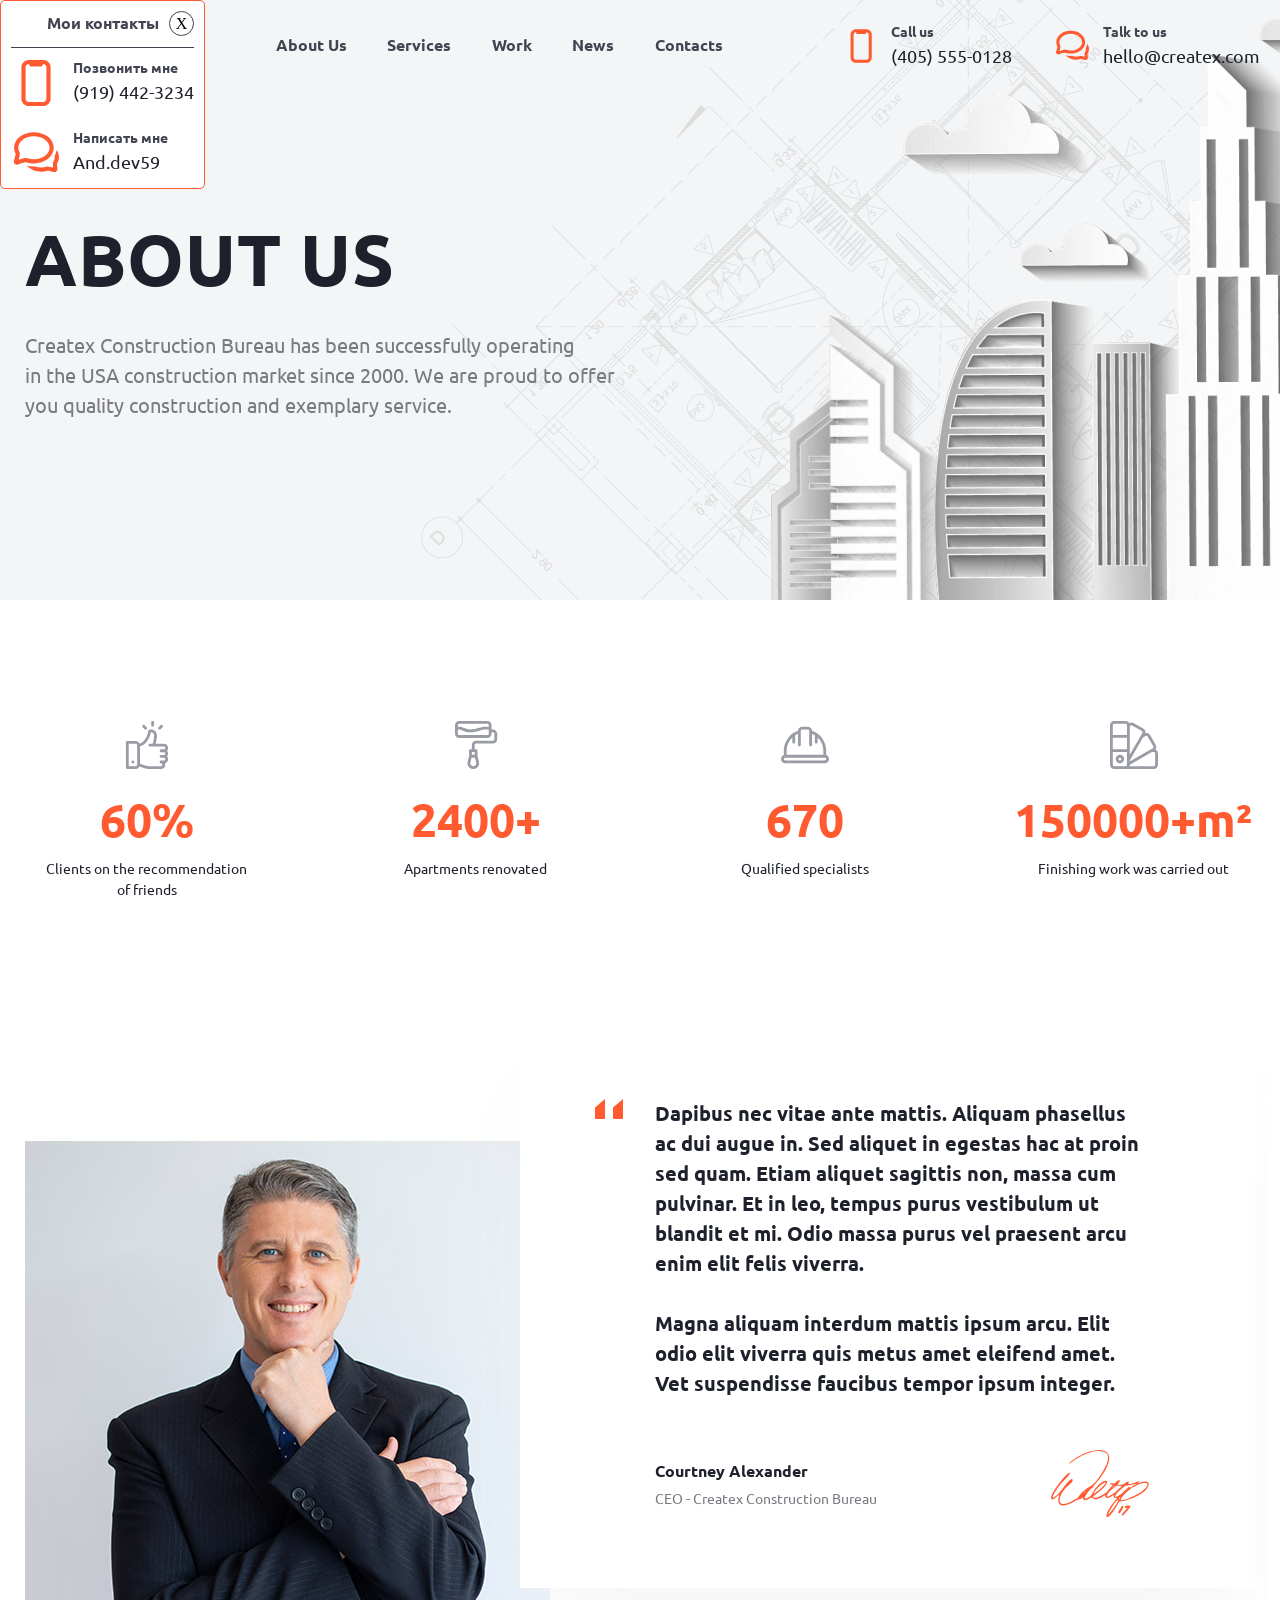
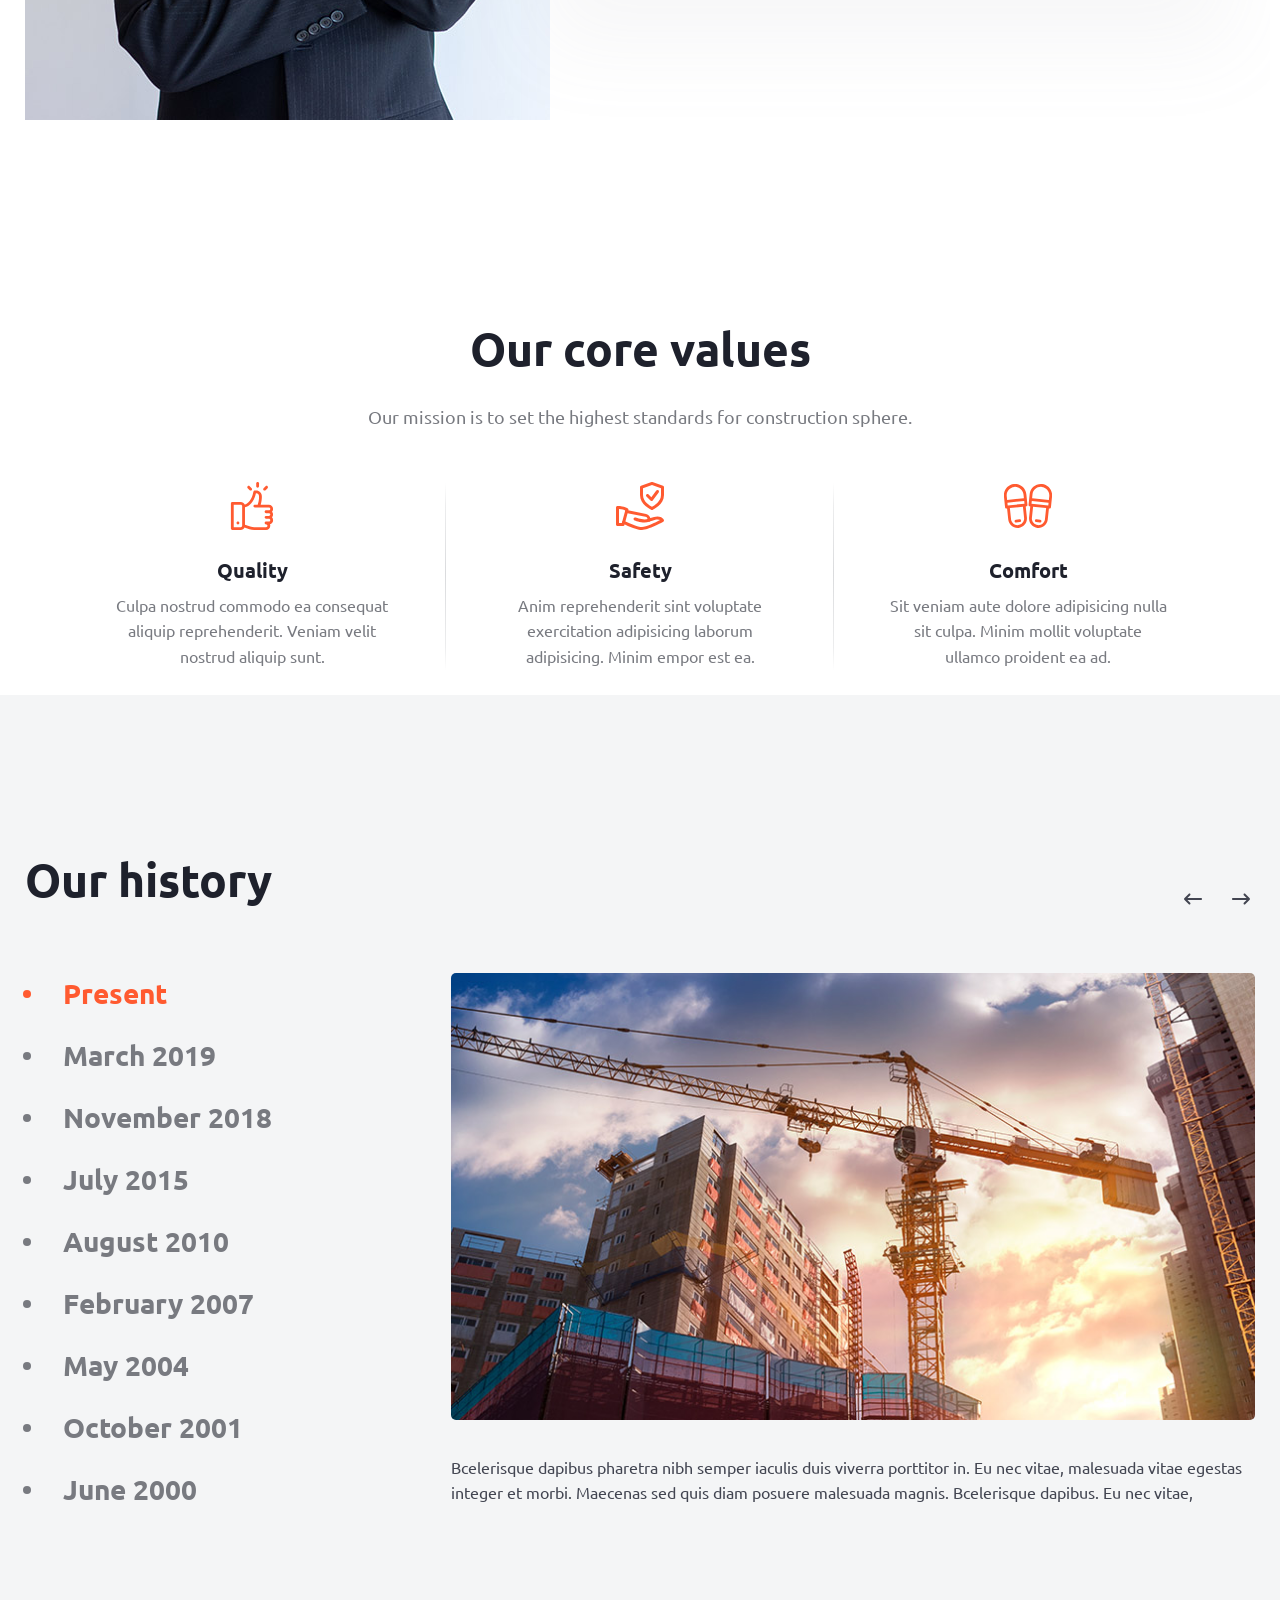
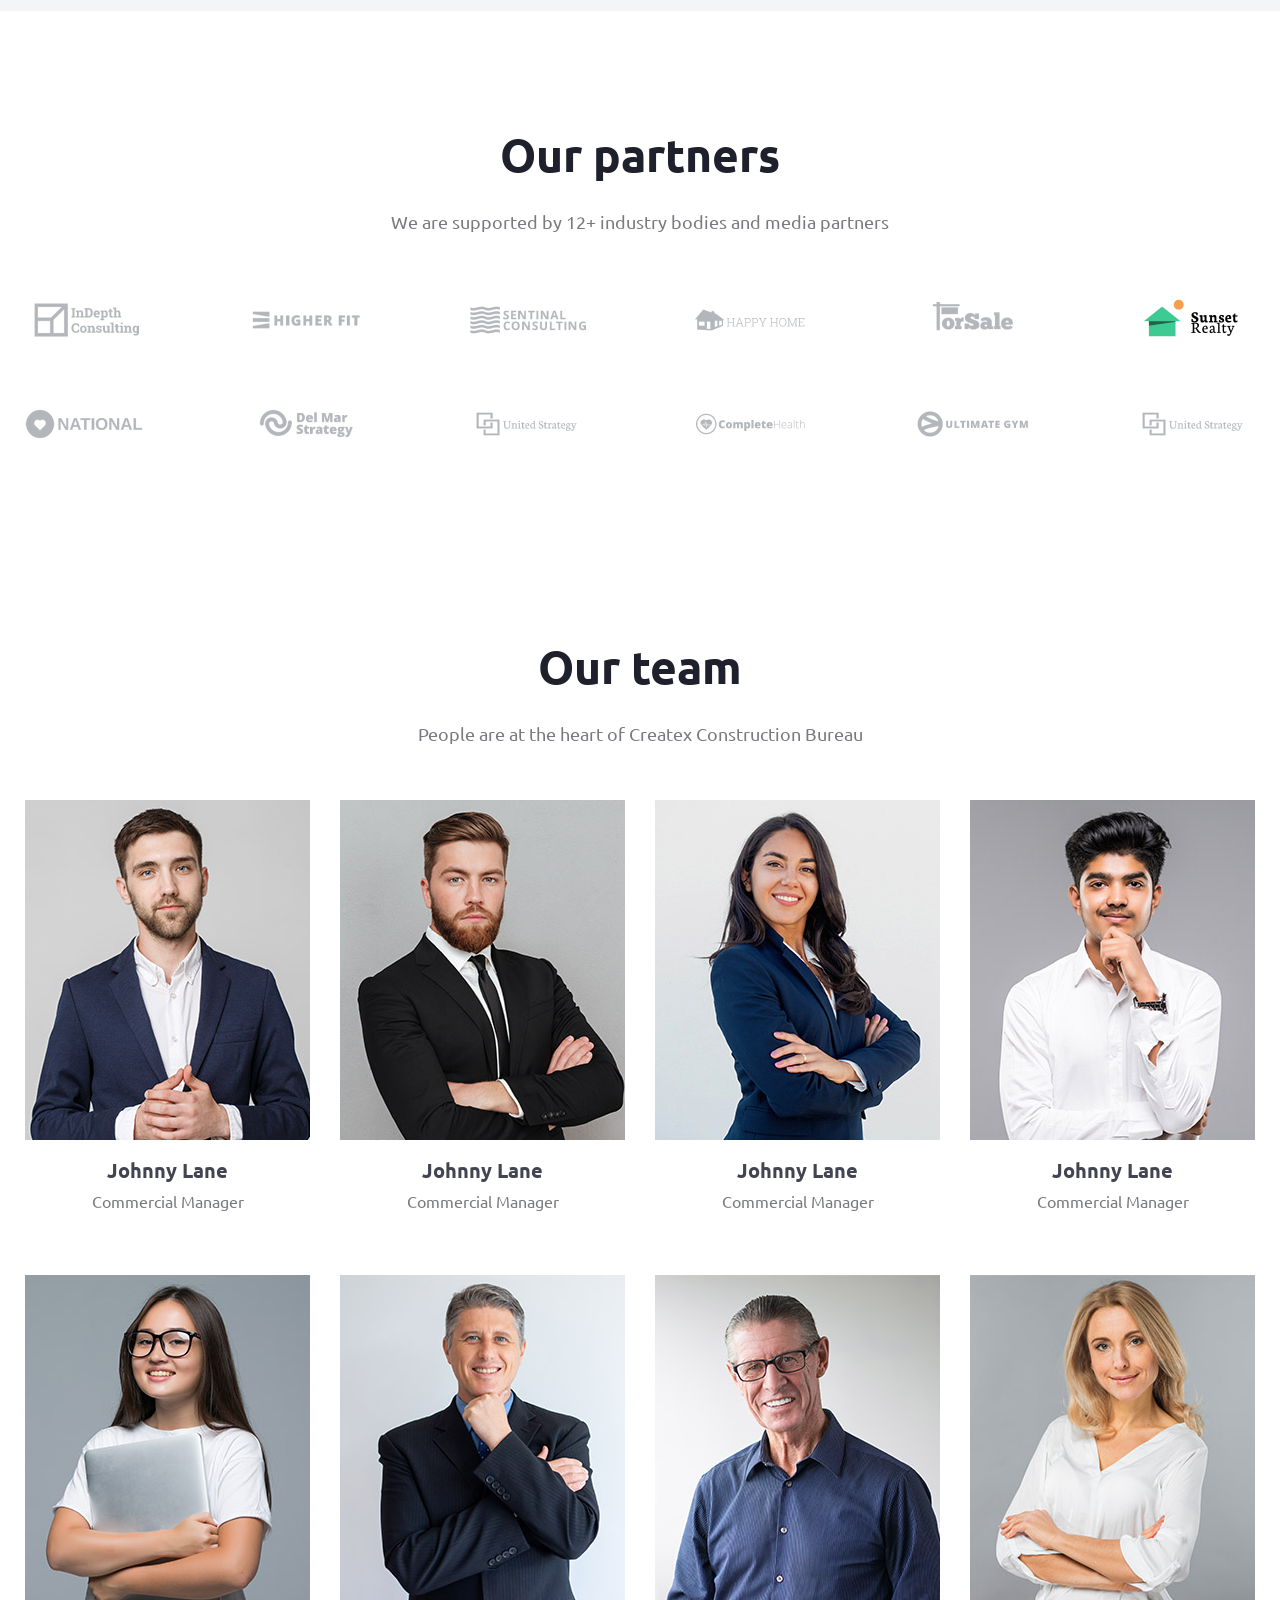
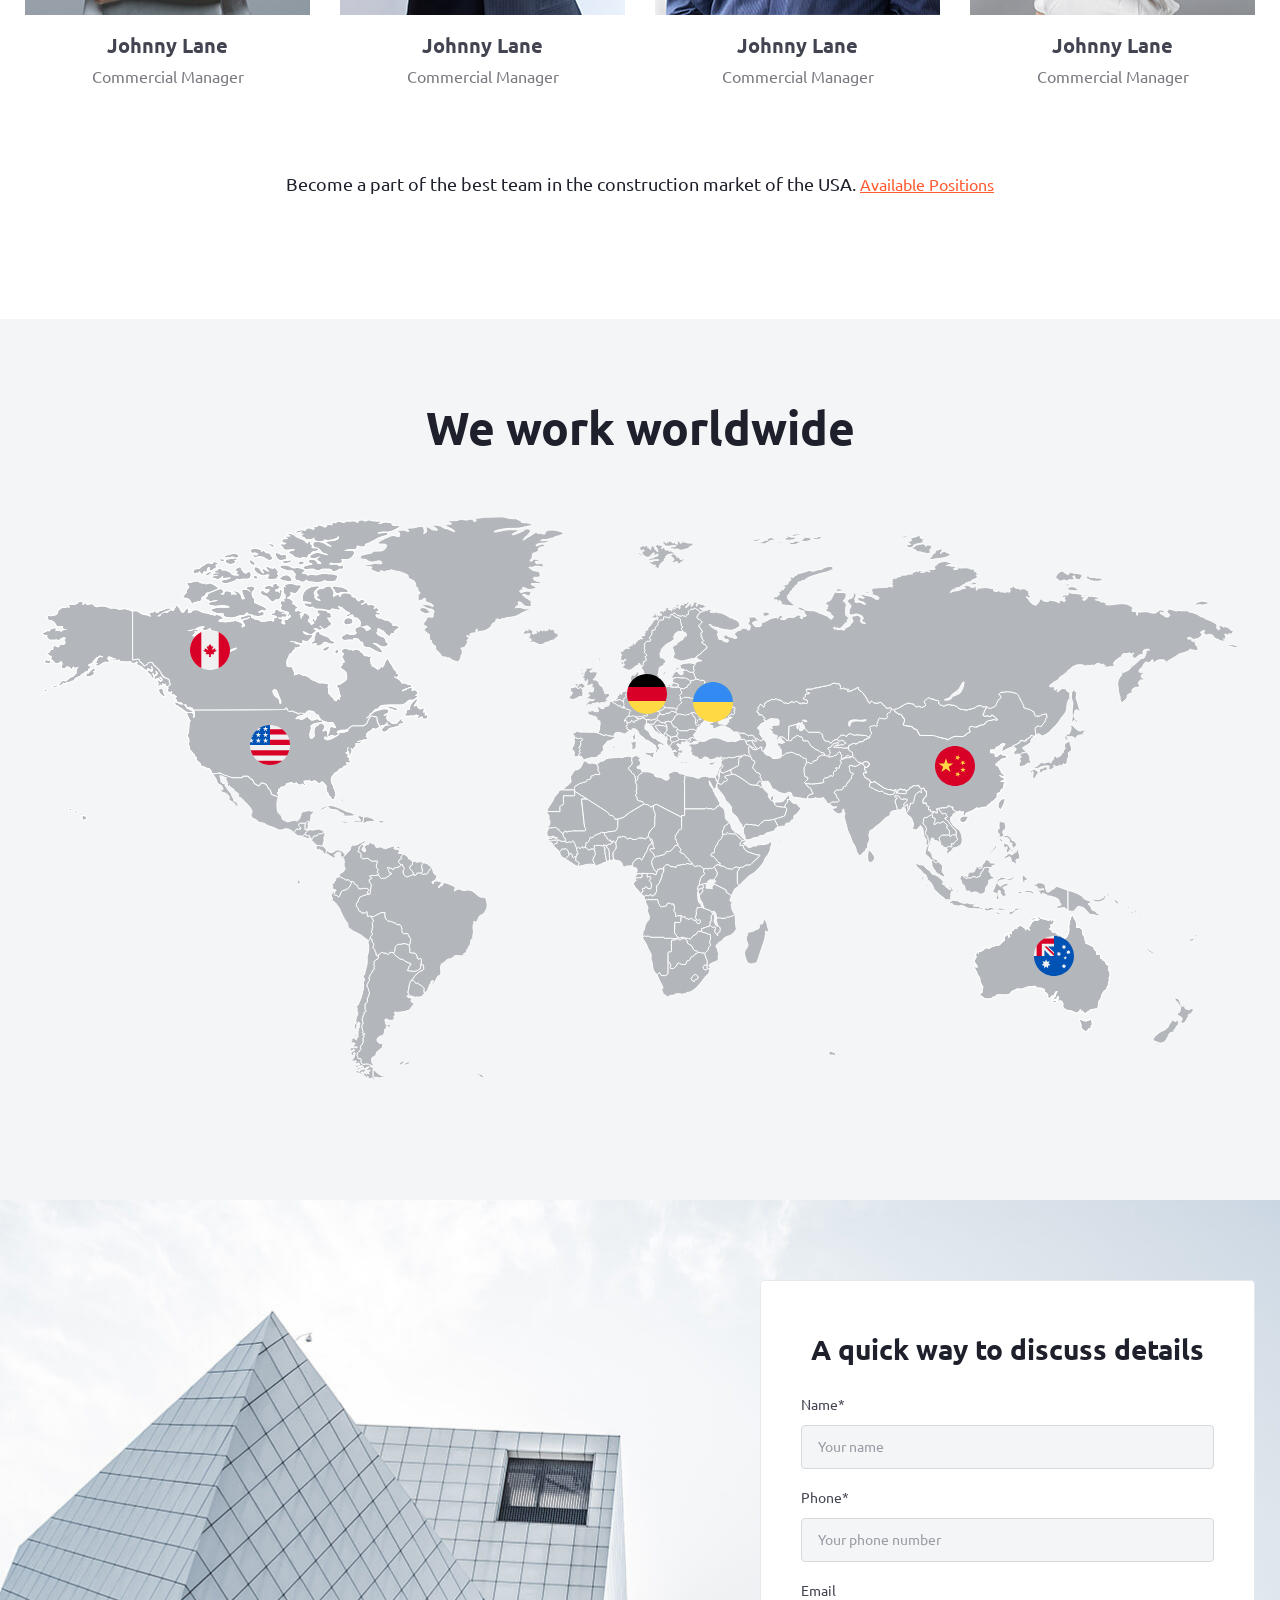
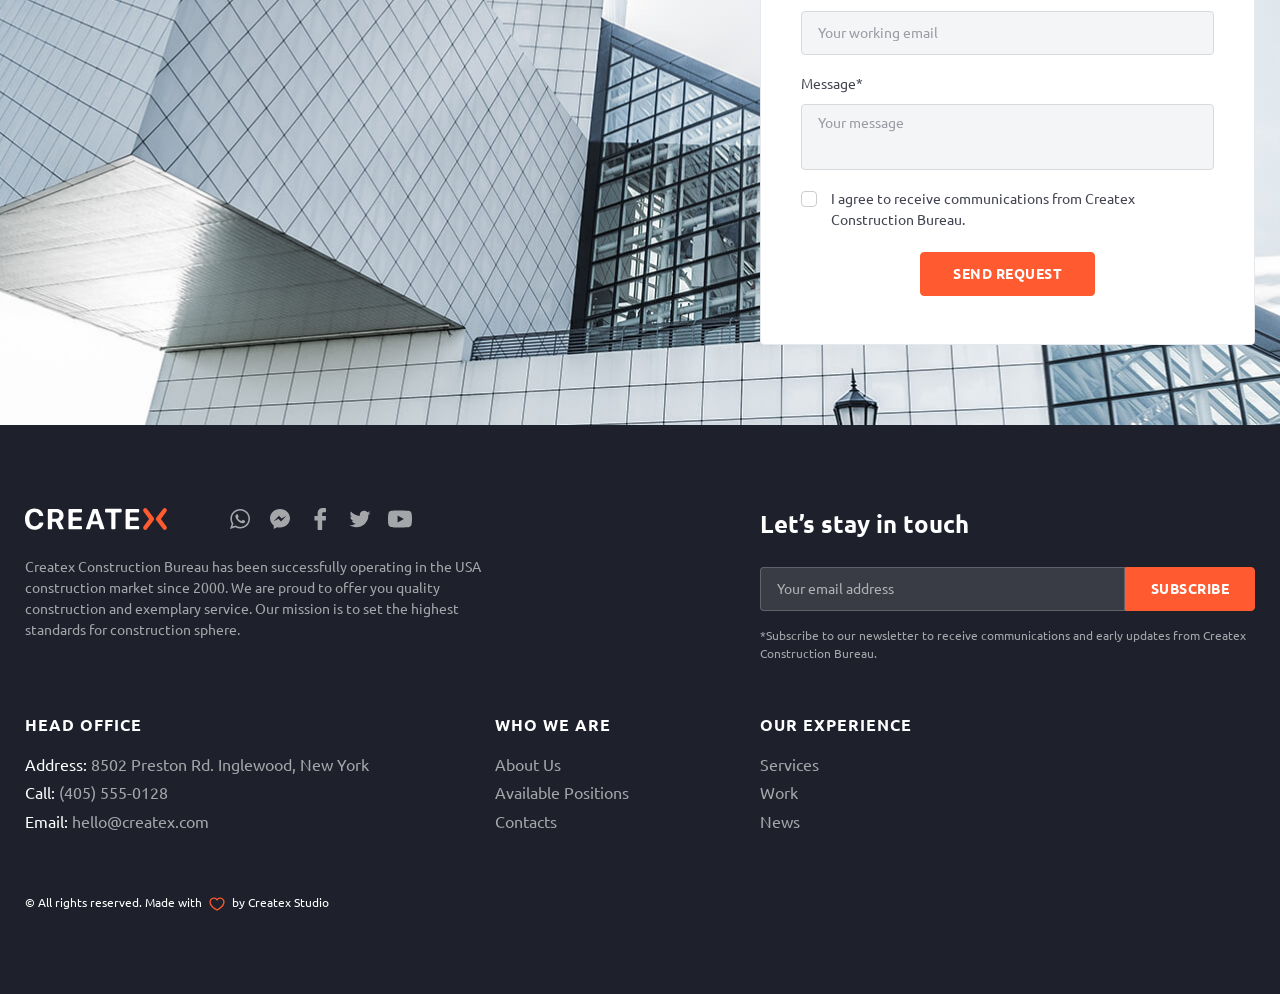
==== commit 0d2a121d: "change index" ====
--- a/about-us.html
+++ b/about-us.html
@@ -3,7 +3,7 @@
   <head>
     <meta charset="UTF-8" />
     <meta name="viewport" content="width=device-width, initial-scale=1.0" />
-    <title>Document</title>
+    <title>Createx</title>
     <link rel="stylesheet" href="./assets/css/reset.css" />
     <link rel="stylesheet" href="./assets/css/swiper-bundle.min.css" />
     <link rel="stylesheet" href="./assets/css/header-footer.css" />
@@ -12,7 +12,7 @@
     <link rel="stylesheet" href="./assets/css/graph-modal.css" />
   </head>
   <body>
-        <style>
+    <style>
       .mission__item:not(:last-child)::after {
         background-image: url("./assets/image/divider.svg");
       }
@@ -79,6 +79,33 @@
         }
       }
     </style>
+    <!-- draggable -->
+    <div class="nav-sticy" id="draggable">
+      <div class="text-close">
+        <h2>Мои контакты</h2>
+        <span>X</span>
+      </div>
+      <div class="my-contacts">
+        <a href="tel:89194423234" class="my-contacts__link">
+          <svg class="header-icon-iphone header-icon--contacts">
+            <use xlink:href="./assets/image/sprite.svg#ic-iPhone"></use>
+          </svg>
+          <div class="header-icon--text my-icon--text">
+            <span class="my-contacts-link__caption">Позвонить мне</span>
+            <span class="my-contacts-link__value">(919) 442-3234</span>
+          </div>
+        </a>
+        <a href="mailto:And.dev59" class="my-contacts__link">
+          <svg class="header-icon-mail header-icon--contacts">
+            <use xlink:href="./assets/image/sprite.svg#ic-chat"></use>
+          </svg>
+          <div class="header-icon--text my-icon--text">
+            <span class="my-contacts-link__caption">Написать мне</span>
+            <span class="my-contacts-link__value">And.dev59</span>
+          </div>
+        </a>
+      </div>
+    </div>
     <!-- header -->
     <header id="top" class="header header__main header_other">
       <div class="container header_container">
@@ -994,13 +1021,15 @@
             <h3 class="footer-nav__title footer__title">WHO WE ARE</h3>
             <ul class="footer-nav__list">
               <li class="footer-nav__item">
-                <a href="#" class="footer-nav__link">About Us</a>
+                <a href="about-us.html" class="footer-nav__link">About Us</a>
               </li>
               <li class="footer-nav__item">
-                <a href="#" class="footer-nav__link">Available Positions</a>
+                <a href="available-positions.html" class="footer-nav__link"
+                  >Available Positions</a
+                >
               </li>
               <li class="footer-nav__item">
-                <a href="#" class="footer-nav__link">Contacts</a>
+                <a href="contacts.html" class="footer-nav__link">Contacts</a>
               </li>
             </ul>
           </div>
@@ -1013,10 +1042,10 @@
                 <a href="services.html" class="footer-nav__link">Services</a>
               </li>
               <li class="footer-nav__item">
-                <a href="#" class="footer-nav__link">Work</a>
+                <a href="our-work.html" class="footer-nav__link">Work</a>
               </li>
               <li class="footer-nav__item">
-                <a href="#" class="footer-nav__link">News</a>
+                <a href="news.html" class="footer-nav__link">News</a>
               </li>
             </ul>
           </div>
--- a/assets/css/header-footer.css
+++ b/assets/css/header-footer.css
@@ -964,7 +964,7 @@
   display: flex;
   align-items: center;
   position: relative;
-  z-index: 15;
+  z-index: 1;
   padding: 13px 0;
   user-select: none;
   margin-bottom: -22px;
@@ -1906,4 +1906,91 @@
   .footer__copyright {
     font-size: 10px;
   }
-}
+  .portfolio-section__slider-nav {
+    transform: translateX(0px);
+  }
+}
+
+.nav-sticy {
+  position: fixed;
+  display: flex;
+  justify-content: center;
+  align-items: center;
+  flex-direction: column;
+  padding: 10px;
+  border-radius: 5px;
+  border: 1px solid var(--color-primary);
+  background-color: #ffffff;
+  opacity: 1;
+  z-index: 10;
+  cursor: move;
+  border-radius: 5px;
+}
+.text-close {
+  position: relative;
+  display: flex;
+  width: 100%;
+}
+.text-close span {
+  position: absolute;
+  top: 0;
+  right: 0;
+  border: 1px solid var(--color-gray);
+  border-radius: 50%;
+  width: 25px;
+  aspect-ratio: 1;
+  text-align: center;
+  align-content: center;
+  cursor: pointer;
+  user-select: none;
+  transition: all 0.5s ease-in-out;
+}
+.text-close span:hover {
+  background-color: var(--color-focus);
+  color:var(--color-light);
+}
+.nav-sticy h2 {
+  font-family: var(--font-ubuntu);
+  font-weight: 700;
+  line-height: 160%;
+  color: var(--color-gray);
+  text-align: center;
+  width: 100%;
+  padding-bottom: 10px;
+}
+.my-contacts {
+  display: flex;
+  flex-direction: column;
+  border-top: 1px solid var(--color-gray);
+  gap: 20px;
+  margin: 0;
+  padding: 10px 0px 0;
+}
+.my-icon--text {
+  display: flex;
+  flex-direction: column;
+  user-select: none;
+}
+
+.my-contacts__link {
+  display: flex;
+  gap: 12px;
+}
+.my-contacts-link__caption {
+  display: inline-block;
+  font-family: var(--font-ubuntu);
+  font-weight: 700;
+  font-size: 14px;
+  line-height: 150%;
+  color: var(--color-gray);
+}
+
+.my-contacts-link__value {
+  display: inline-block;
+  font-family: var(--font-ubuntu);
+  font-weight: 400;
+  font-size: 18px;
+  line-height: 150%;
+  color: var(--color-ebony);
+  transition: all 0.1s ease-in-out;
+}
--- a/assets/css/main.css
+++ b/assets/css/main.css
@@ -376,6 +376,7 @@
   border: 1px solid #e5e8ed;
   border-radius: 4px;
   background: var(--color-light);
+  z-index: 1;
 }
 
 .services-item::before {
@@ -439,7 +440,7 @@
   display: flex;
   flex-direction: column;
   align-items: center;
-  z-index: 1;
+  z-index: 2;
 }
 .services-item:hover::before {
   opacity: 1;
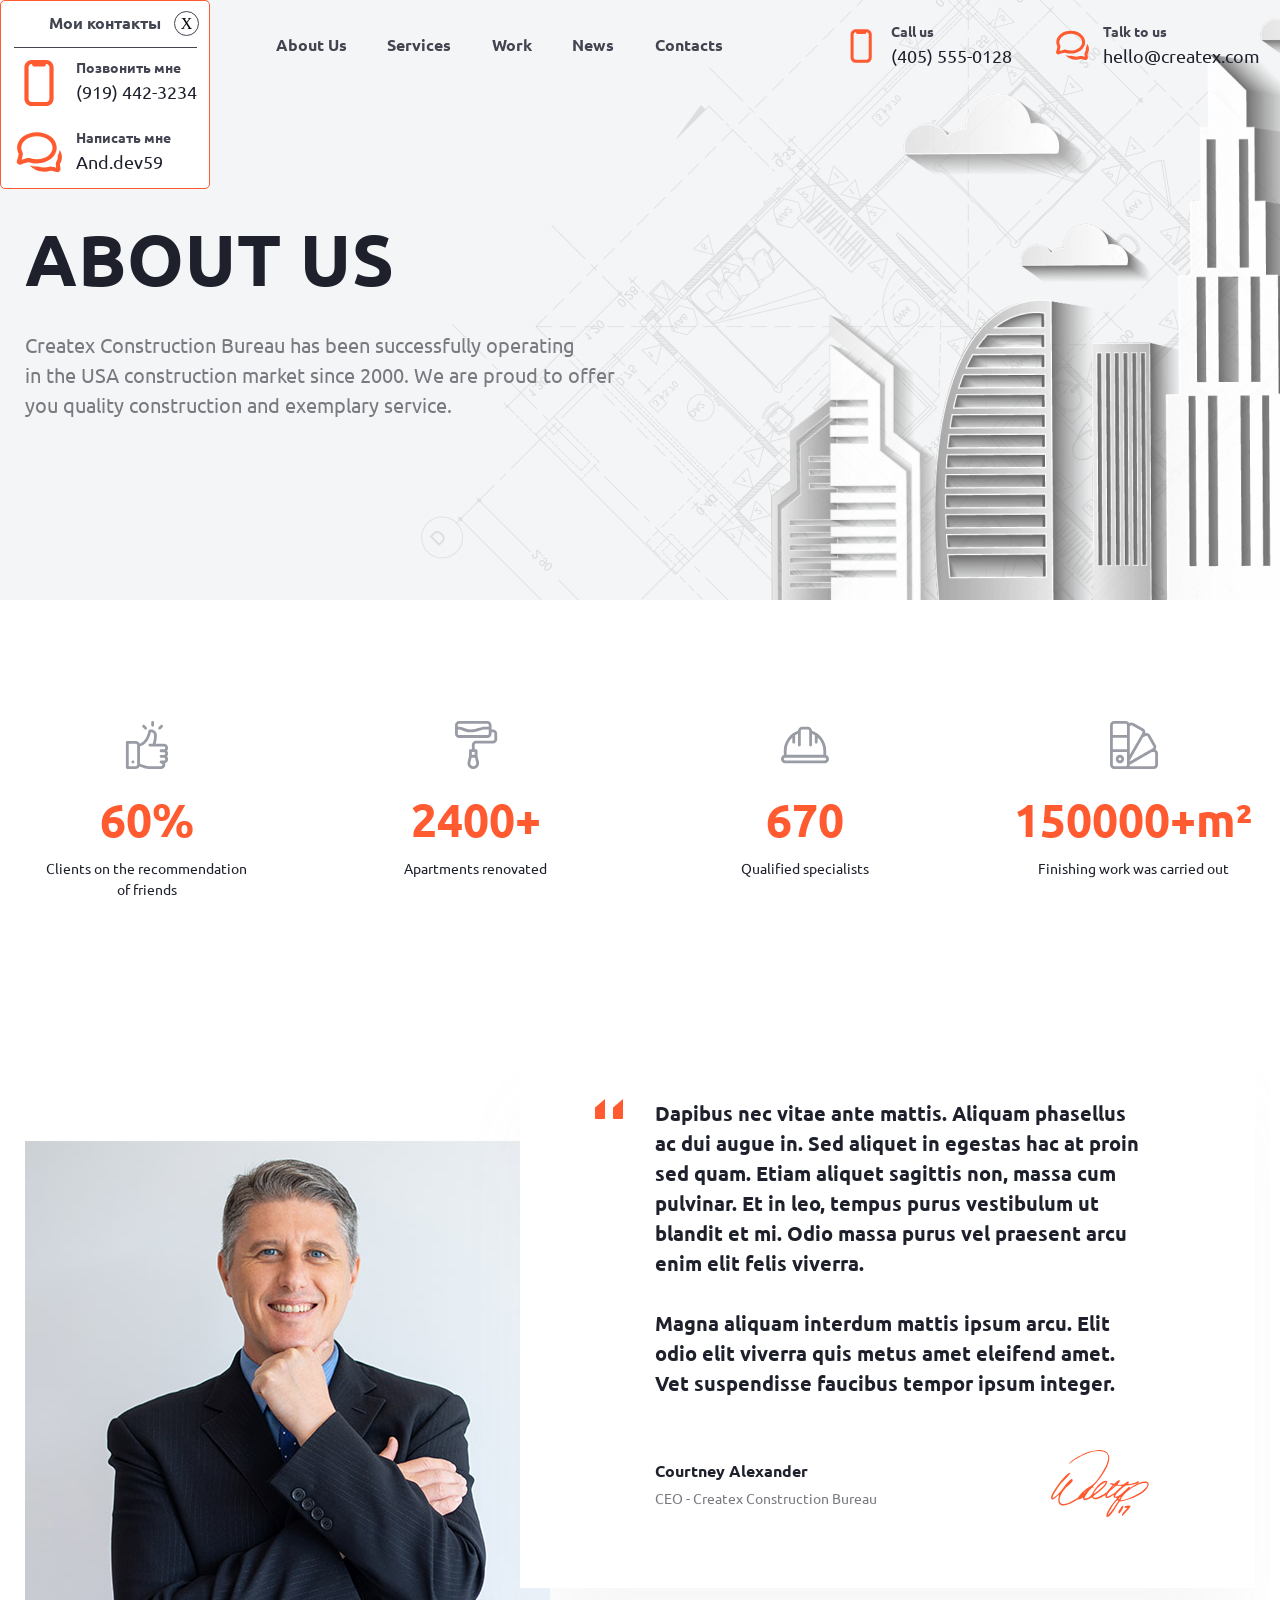
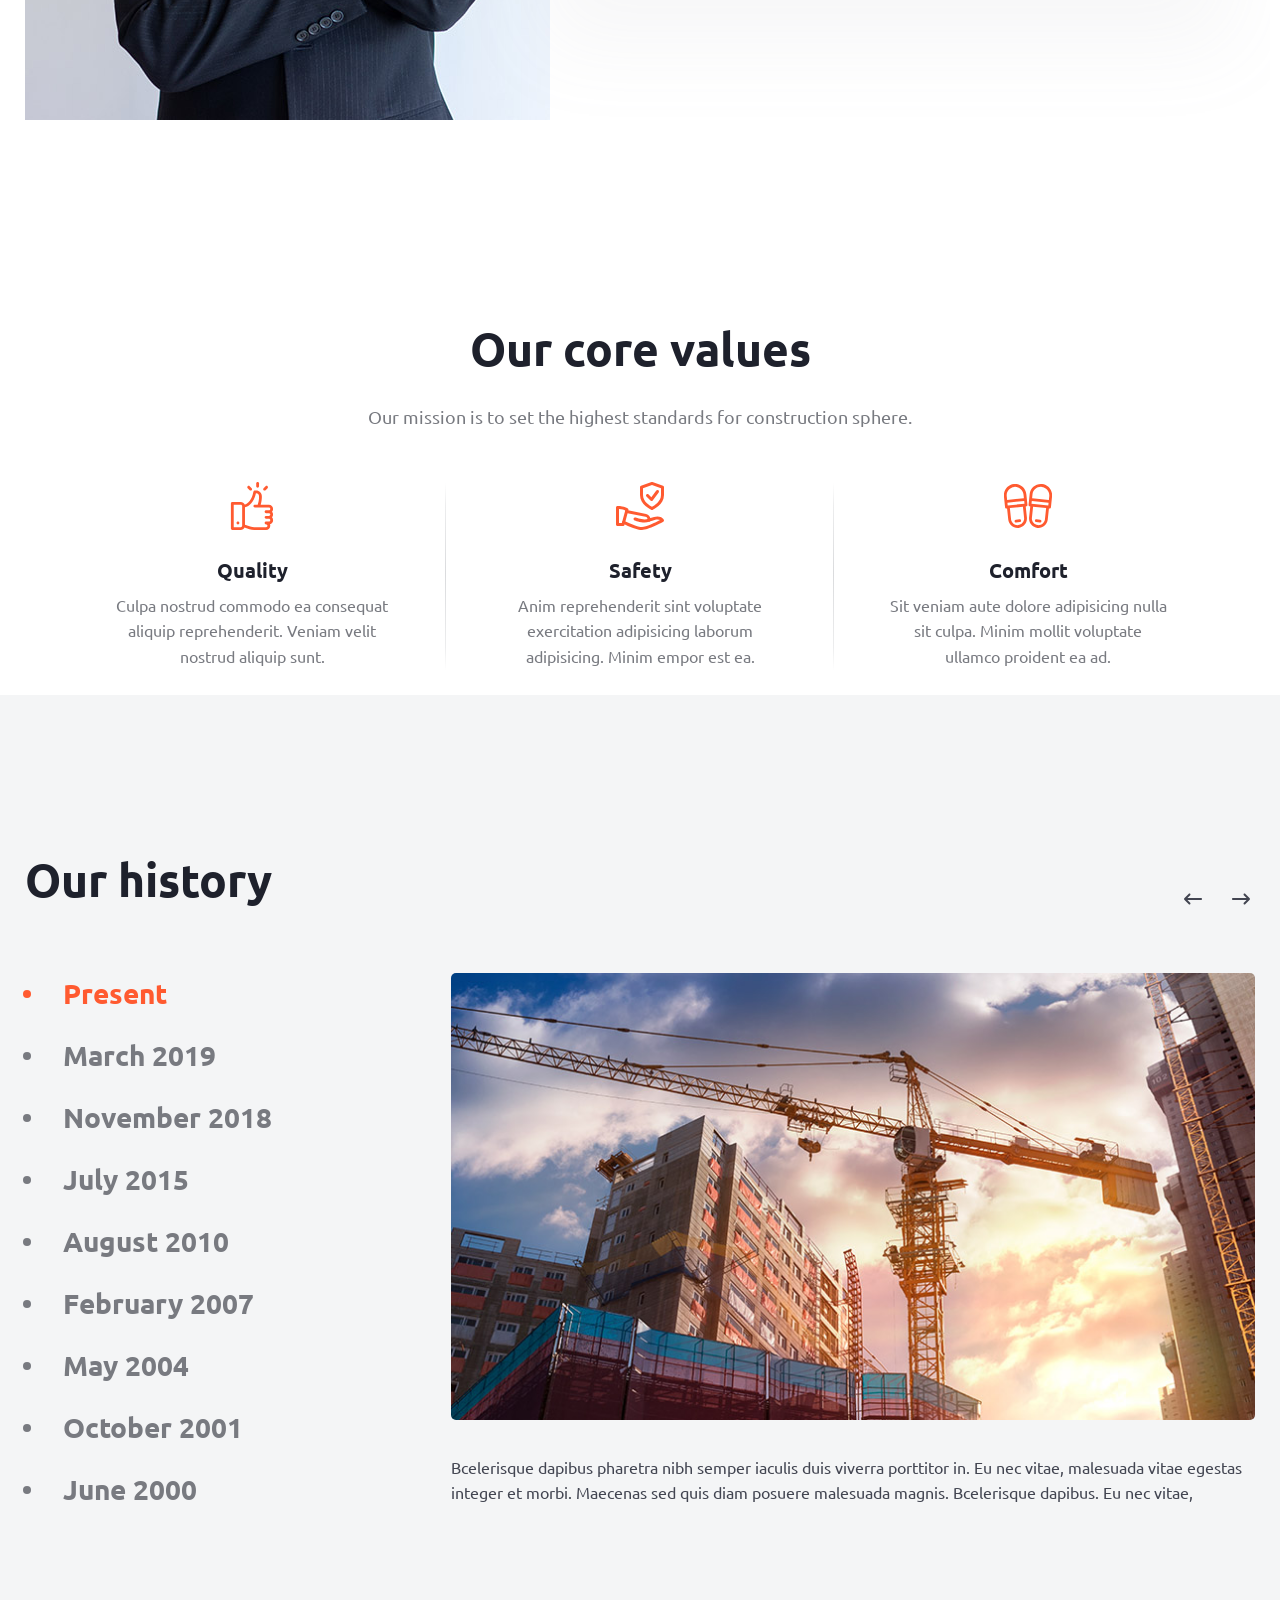
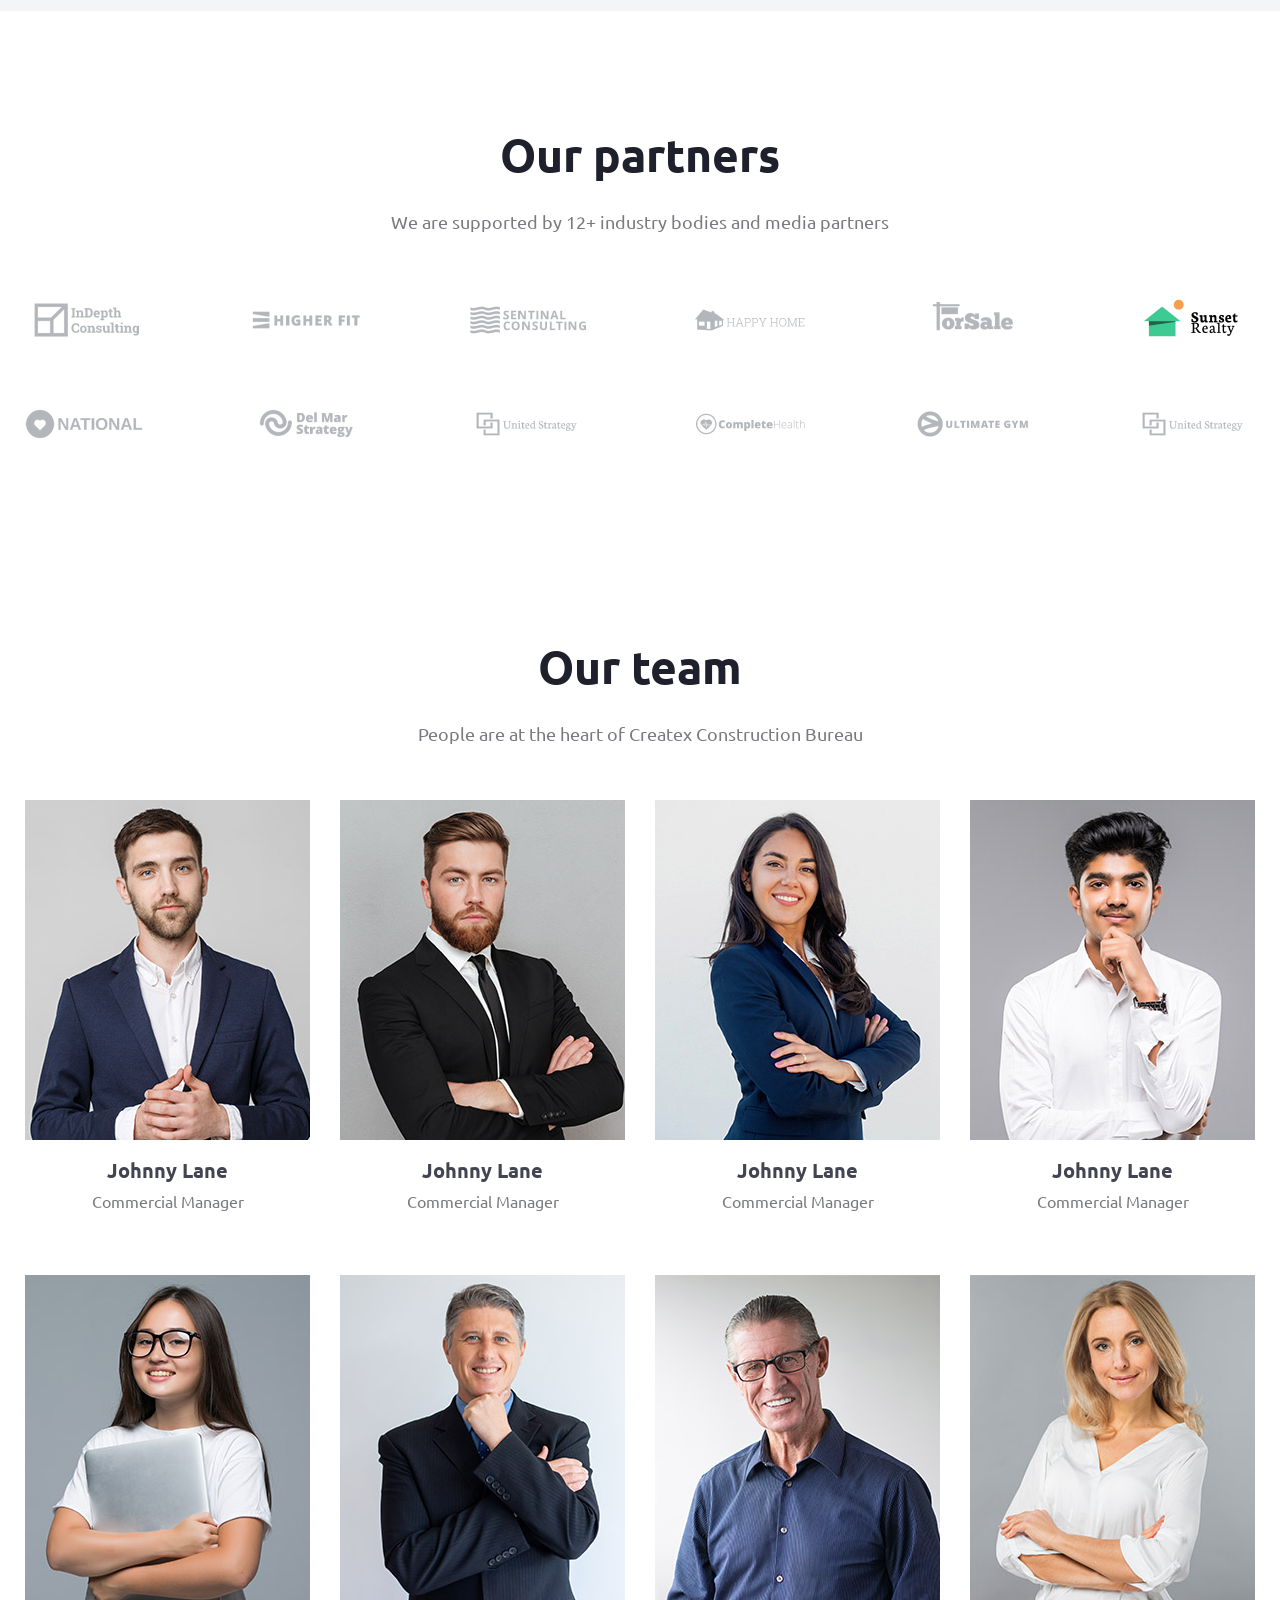
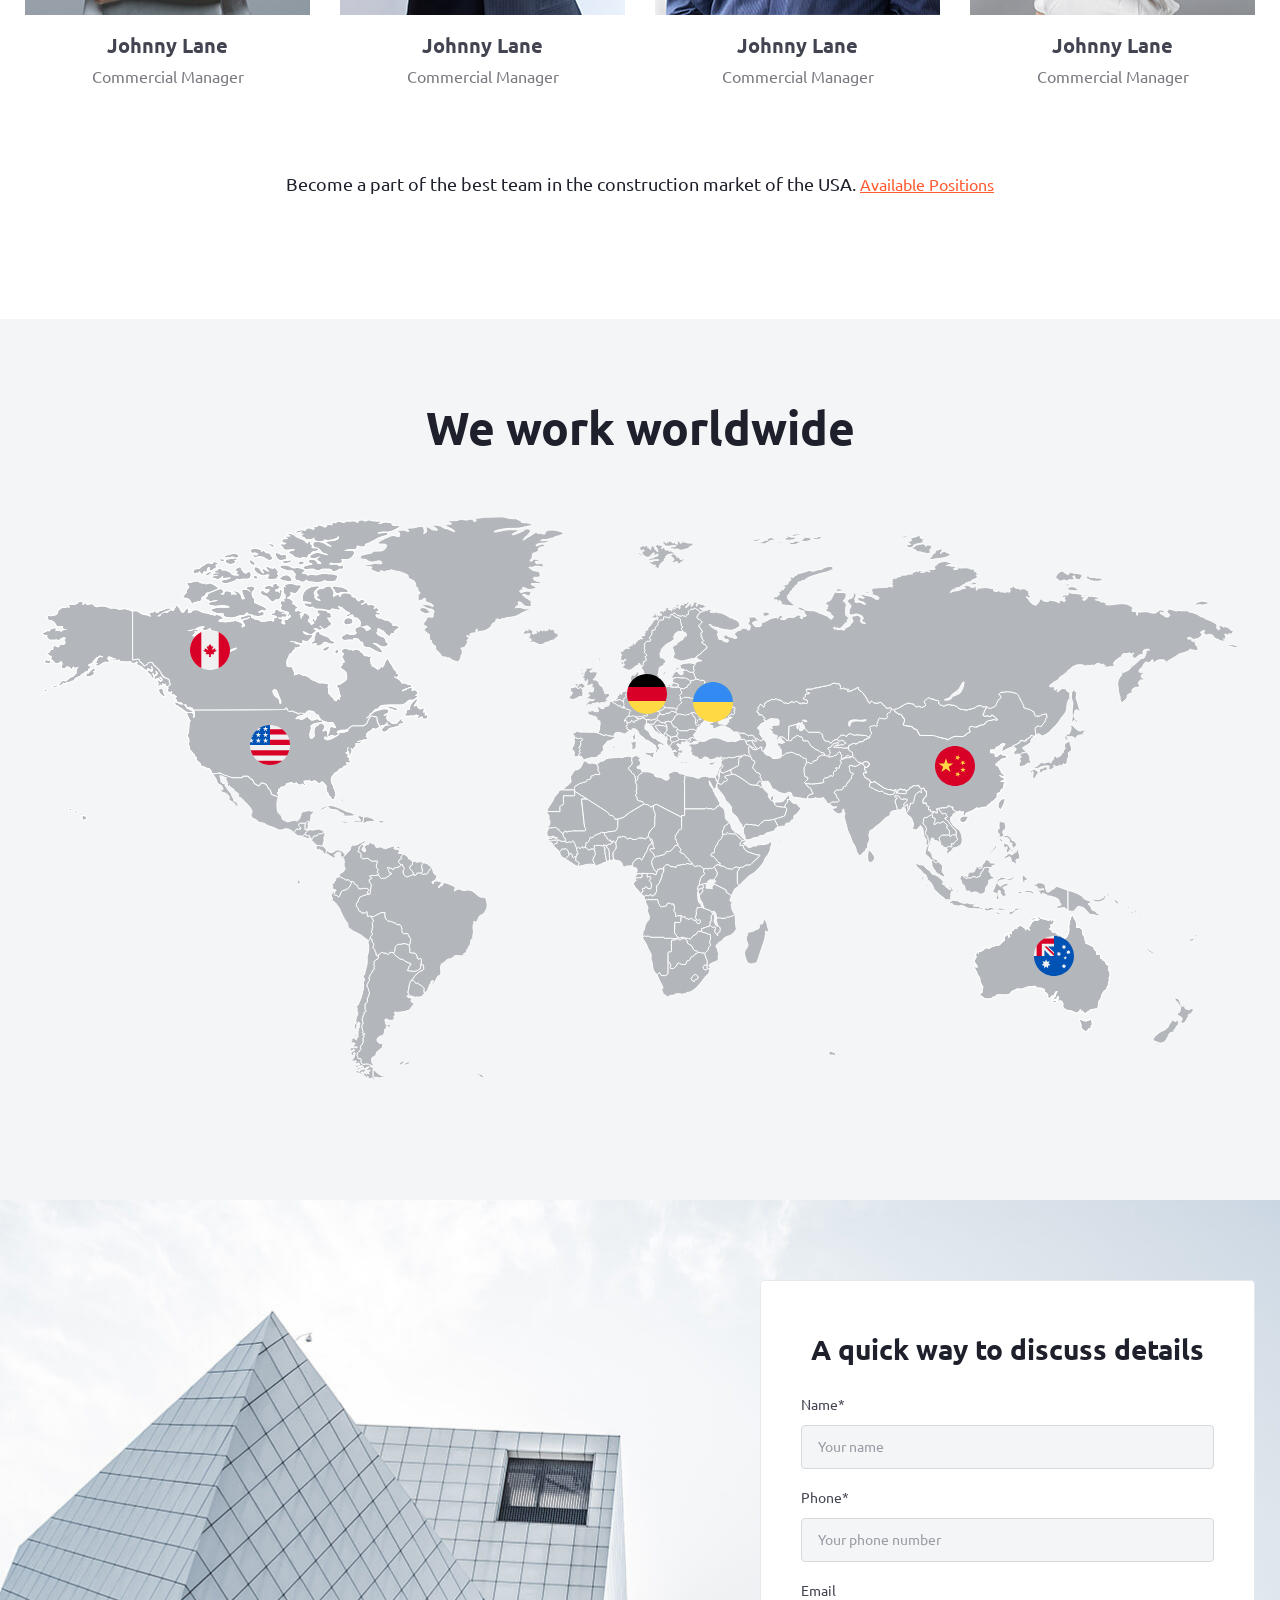
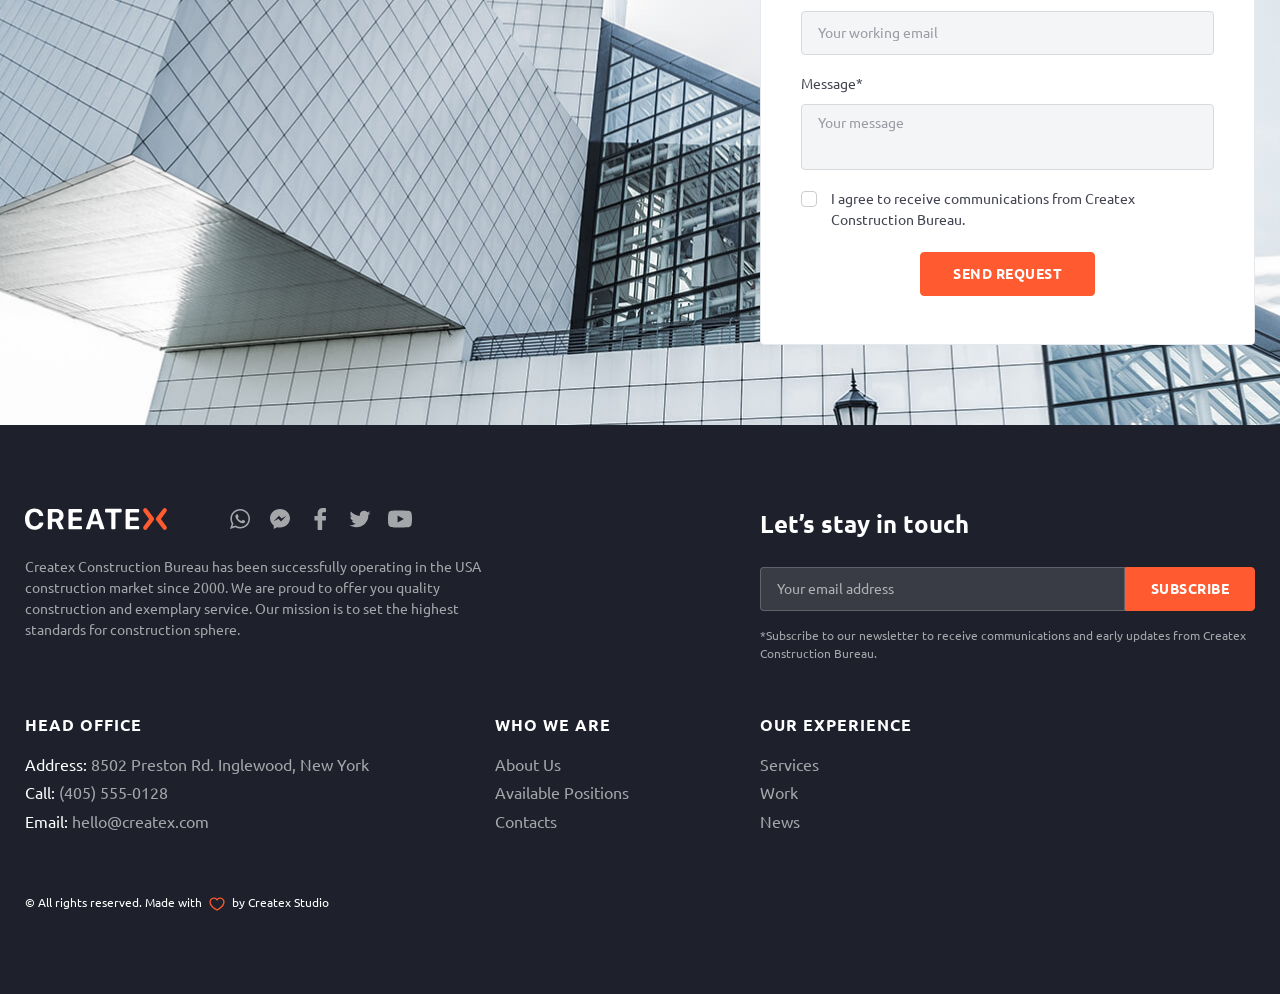
==== commit a7860e74: "change index" ====
--- a/about-us.html
+++ b/about-us.html
@@ -83,7 +83,7 @@
     <div class="nav-sticy" id="draggable">
       <div class="text-close">
         <h2>Мои контакты</h2>
-        <span>X</span>
+        <span class="close_mycontacts">X</span>
       </div>
       <div class="my-contacts">
         <a href="tel:89194423234" class="my-contacts__link">
--- a/assets/css/header-footer.css
+++ b/assets/css/header-footer.css
@@ -1925,7 +1925,9 @@
   z-index: 10;
   cursor: move;
   border-radius: 5px;
-}
+  width: 210px;
+}
+
 .text-close {
   position: relative;
   display: flex;
@@ -1947,7 +1949,7 @@
 }
 .text-close span:hover {
   background-color: var(--color-focus);
-  color:var(--color-light);
+  color: var(--color-light);
 }
 .nav-sticy h2 {
   font-family: var(--font-ubuntu);
@@ -1956,14 +1958,25 @@
   color: var(--color-gray);
   text-align: center;
   width: 100%;
-  padding-bottom: 10px;
 }
 .my-contacts {
   display: flex;
   flex-direction: column;
   border-top: 1px solid var(--color-gray);
   gap: 20px;
-  margin: 0;
+  margin:0;
+  padding: 0;
+  visibility: hidden;
+  opacity: 0;
+  max-height: 0;
+  transition: all 0.3s ease-in-out;
+}
+.my-contacts._active {
+  display: flex;
+  visibility: visible;
+  opacity: 1;
+  max-height: 210px;
+  margin: 10px 0 0 0;
   padding: 10px 0px 0;
 }
 .my-icon--text {
